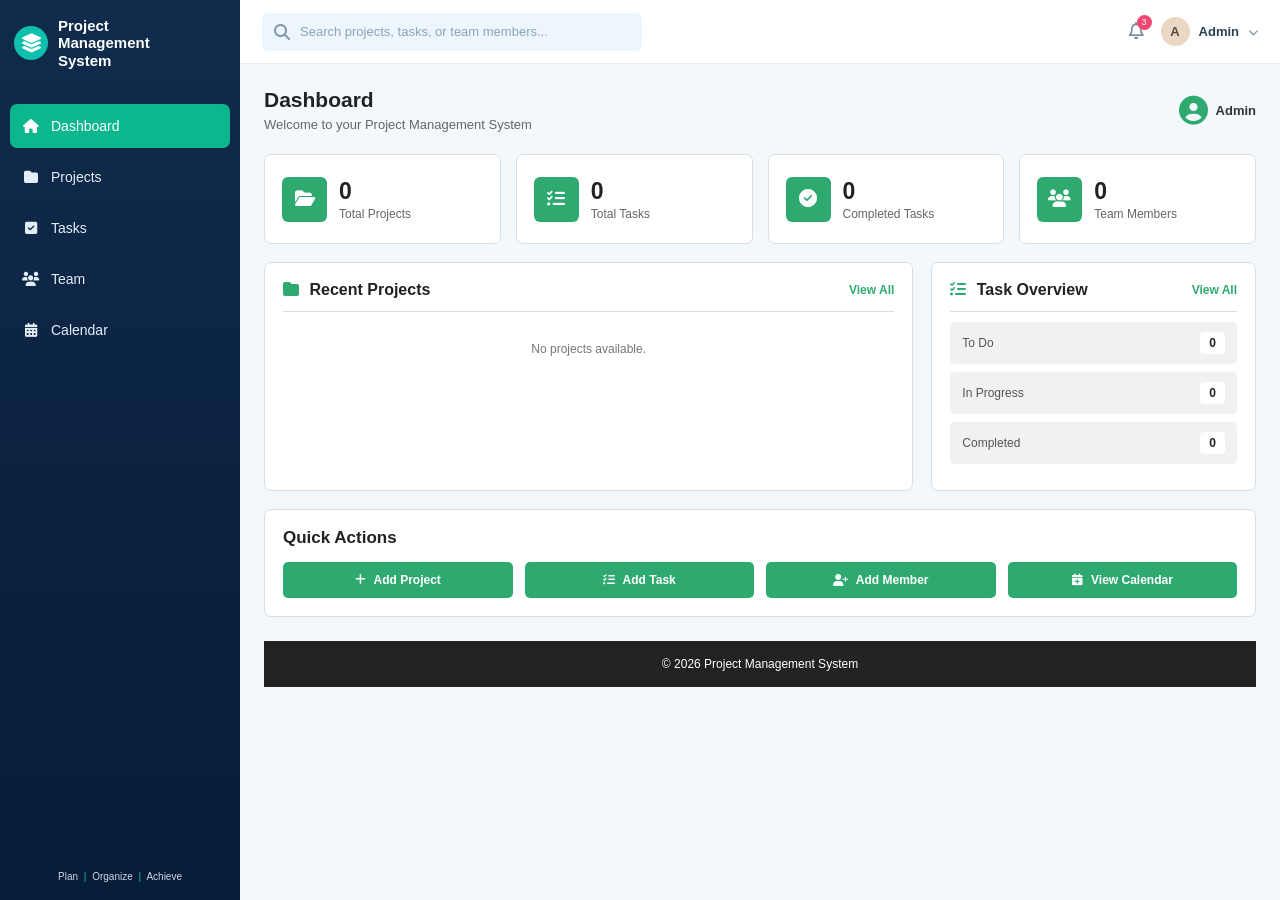
==== HTML/index.html @ 10c87cfb "layout added" ====
<!DOCTYPE html>
<html lang="en">
<head>
    <meta charset="UTF-8">
    <meta name="viewport" content="width=device-width, initial-scale=1.0">

    <title>Dashboard - Project Management System</title>

    <link rel="stylesheet" href="../CSS/style.css">
    <link rel="stylesheet" href="../CSS/layout.css">

    <link rel="stylesheet"
        href="https://cdnjs.cloudflare.com/ajax/libs/font-awesome/6.5.2/css/all.min.css">
</head>

<body>
<!-- MAIN CONTENT -->
    <main class="main-content">

        <section class="dashboard-content">

            <!-- Dashboard Heading -->

            <div class="dashboard-heading">

                <div class="dashboard-box">
                    <h2>Dashboard</h2>

                    <p>
                        Welcome to your Project Management System
                    </p>
                </div>

                <div class="user-info">
                    <i class="fa-solid fa-circle-user"></i>
                    <span id="userName">Admin</span>
                </div>

            </div>



<!-- STATISTICS  -->
            <div class="stats-container">

                <div class="stat-card">

                    <div class="stat-icon">
                        <i class="fa-solid fa-folder-open"></i>
                    </div>

                    <div class="stat-details">
                        <h3 id="totalProjects">0</h3>
                        <p>Total Projects</p>
                    </div>

                </div>


                <div class="stat-card">

                    <div class="stat-icon">
                        <i class="fa-solid fa-list-check"></i>
                    </div>

                    <div class="stat-details">
                        <h3 id="totalTasks">0</h3>
                        <p>Total Tasks</p>
                    </div>

                </div>


                <div class="stat-card">

                    <div class="stat-icon">
                        <i class="fa-solid fa-circle-check"></i>
                    </div>

                    <div class="stat-details">
                        <h3 id="completedTasks">0</h3>
                        <p>Completed Tasks</p>
                    </div>

                </div>


                <div class="stat-card">

                    <div class="stat-icon">
                        <i class="fa-solid fa-users"></i>
                    </div>

                    <div class="stat-details">
                        <h3 id="totalMembers">0</h3>
                        <p>Team Members</p>
                    </div>

                </div>

            </div>


<!-- DASHBOARD GRID -->
            <div class="dashboard-grid">


                <!-- Recent Projects -->

                <div class="dashboard-card">

                    <div class="card-header">

                        <h2>
                            <i class="fa-solid fa-folder"></i>
                            Recent Projects
                        </h2>

                        <a href="projects.html">
                            View All
                        </a>

                    </div>

                    <div
                        class="project-list"
                        id="recentProjects">

                        <div class="empty-message">
                            No projects available.
                        </div>

                    </div>

                </div>


                <!-- Task Overview -->

                <div class="dashboard-card">

                    <div class="card-header">

                        <h2>
                            <i class="fa-solid fa-list-check"></i>
                            Task Overview
                        </h2>

                        <a href="tasks.html">
                            View All
                        </a>

                    </div>


                    <div class="task-overview">

                        <div class="task-item">
                            <span>To Do</span>
                            <strong id="todoTasks">0</strong>
                        </div>

                        <div class="task-item">
                            <span>In Progress</span>
                            <strong id="progressTasks">0</strong>
                        </div>

                        <div class="task-item">
                            <span>Completed</span>
                            <strong id="doneTasks">0</strong>
                        </div>

                    </div>

                </div>

            </div>


<!-- QUICK ACTIONS -->
            <div class="quick-actions">

                <h2>Quick Actions</h2>

                <div class="action-buttons">

                    <a href="projects.html" class="action-btn">
                        <i class="fa-solid fa-plus"></i>
                        Add Project
                    </a>

                    <a href="tasks.html" class="action-btn">
                        <i class="fa-solid fa-list-check"></i>
                        Add Task
                    </a>

                    <a href="team.html" class="action-btn">
                        <i class="fa-solid fa-user-plus"></i>
                        Add Member
                    </a>

                    <a href="calendar.html" class="action-btn">
                        <i class="fa-solid fa-calendar-plus"></i>
                        View Calendar
                    </a>

                </div>

            </div>

        </section>

    </main>

<!-- FOOTER -->
    <footer class="footer">

        © 2026 Project Management System

    </footer>
    <script src="../JAVASCRIPT/layout.js"></script>
    <script>initLayout("dashboard");</script>
    <script src="../JAVASCRIPT/script.js"></script>
    

</body>
</html>
---- CSS/style.css ----
* {
    margin: 0;
    padding: 0;
    box-sizing: border-box;

    font-family: Arial, Helvetica, sans-serif;
}


body {
    min-height: 100vh;

    background: #f5f5f5;

    color: #222;

    display: grid;
    grid-template-columns: 240px minmax(0, 1fr);
    grid-template-rows: auto 1fr auto;
    grid-template-areas:
        "header main"
        "nav main"
        "footer footer";
}

/* Navigation */

/* Header */

header {
    grid-area: header;
    background: #2c3e50;
    color: #fff;
    text-align: center;
    padding: 18px;
}

/* Navigation */

nav {
    grid-area: nav;
    background: #34495e;
}

nav ul {
    list-style: none;
    display: flex;
    flex-direction: column;
}

nav ul li a {
    display: block;
    color: #fff;
    text-decoration: none;
    padding: 15px 20px;
    transition: 0.3s;
}

nav ul li a:hover,
nav ul li a.active {
    background: #1abc9c;
}


/* main content */

.main-content {
    grid-area: main;
    flex: 1;

    width: 100%;

    background: #f5f5f5;
}


.dashboard-content {
    width: 100%;

    max-width: 1100px;

    margin: 0 auto;

    padding: 28px 30px 40px;
}


.dashboard-heading {
    display: flex;

    justify-content: space-between;

    align-items: center;

    margin-bottom: 22px;
}


.dashboard-heading h2 {
    color: #222222;

    font-size: 21px;

    margin-bottom: 5px;
}


.dashboard-heading p {
    color: #666666;

    font-size: 13px;
}



.user-info {
    display: flex;

    align-items: center;

    gap: 8px;

    color: #333333;

    font-weight: bold;

    font-size: 13px;
}


.user-info i {
    color: #2eaa70;

    font-size: 29px;
}


.stats-container {
    display: grid;

    grid-template-columns:
        repeat(4, 1fr);

    gap: 15px;

    margin-bottom: 18px;
}


.stat-card {
    background: #ffffff;

    border: 1px solid #dddddd;

    border-radius: 7px;

    padding: 17px;

    display: flex;

    align-items: center;

    min-height: 90px;

    transition: 0.25s;
}


.stat-card:hover {
    transform: translateY(-2px);

    background: #ffffff;
}


.stat-icon {
    width: 45px;

    height: 45px;

    border-radius: 6px;

    background: #2eaa70;

    color: white;

    display: flex;

    align-items: center;

    justify-content: center;

    margin-right: 12px;

    font-size: 18px;
}


.stat-details h3 {
    color: #222222;

    font-size: 23px;

    margin-bottom: 2px;
}


.stat-details p {
    color: #666666;

    font-size: 12px;
}


.dashboard-grid {
    display: grid;

    grid-template-columns:
        2fr 1fr;

    gap: 18px;

    margin-bottom: 18px;
}


.dashboard-card {
    background: #ffffff;

    border: 1px solid #dddddd;

    border-radius: 7px;

    padding: 18px;
}

.card-header {
    display: flex;

    align-items: center;

    justify-content: space-between;

    border-bottom: 1px solid #dddddd;

    padding-bottom: 12px;

    margin-bottom: 10px;
}


.card-header h2 {
    color: #222222;

    font-size: 16px;
}


.card-header h2 i {
    color: #2eaa70;

    margin-right: 6px;
}


.card-header a {
    color: #2eaa70;

    text-decoration: none;

    font-size: 12px;

    font-weight: bold;
}


.card-header a:hover {
    color: #238557;
}


.project-item {
    display: flex;

    align-items: center;

    justify-content: space-between;

    padding: 11px 0;

    border-bottom: 1px solid #eeeeee;
}


.project-item:last-child {
    border-bottom: none;
}


.project-name {
    color: #333333;

    font-weight: bold;

    font-size: 13px;
}


.project-status {
    padding: 5px 9px;

    border-radius: 12px;

    background: #dff3e8;

    color: #237a4c;

    font-size: 10px;
}


.empty-message {
    text-align: center;

    color: #777777;

    font-size: 12px;

    padding: 20px 0;
}



.task-overview {
    display: flex;

    flex-direction: column;
}


.task-item {
    display: flex;

    align-items: center;

    justify-content: space-between;

    padding: 10px 12px;

    margin-bottom: 8px;

    border-radius: 5px;

    background: #f1f1f1;
}


.task-item span {
    color: #555555;

    font-size: 12px;
}


.task-item strong {
    color: #222222;

    background: #ffffff;

    padding: 4px 9px;

    border-radius: 4px;

    font-size: 12px;
}



.quick-actions {
    background: #ffffff;

    border: 1px solid #dddddd;

    border-radius: 7px;

    padding: 18px;
}


.quick-actions h2 {
    color: #222222;

    font-size: 17px;

    margin-bottom: 14px;
}


.action-buttons {
    display: grid;

    grid-template-columns:
        repeat(4, 1fr);

    gap: 12px;
}


.action-btn {
    display: block;

    background: #2eaa70;

    color: white;

    text-decoration: none;

    text-align: center;

    padding: 11px 8px;

    border-radius: 5px;

    font-size: 12px;

    font-weight: bold;

    transition: 0.25s;
}


.action-btn i {
    margin-right: 5px;
}


.action-btn:hover {
    background: #238557;

    transform: translateY(-1px);
}



.footer {
    grid-area: footer;
    width: 100%;

    background: #222222;

    color: white;

    text-align: center;

    padding: 16px 20px;

    font-size: 12px;

    margin-top: auto;
}

main,
.container,
.login-container,
.signup-container {
    grid-area: main;
}

body>footer {
    grid-area: footer;
}


@media (max-width: 950px) {

    .stats-container {
        grid-template-columns:
            repeat(2, 1fr);
    }


    .action-buttons {
        grid-template-columns:
            repeat(2, 1fr);
    }

}



@media (max-width: 700px) {

    .top-header {
        padding-top: 22px;
    }


    .top-header h1 {
        font-size: 22px;

        margin-bottom: 15px;
    }


    .navigation {
        gap: 2px;

        flex-wrap: wrap;

        padding: 0 8px;
    }


    .navigation a {
        font-size: 12px;

        padding: 10px 11px;
    }


    .dashboard-content {
        padding: 22px 15px 30px;
    }


    .dashboard-heading {
        align-items: flex-start;

        gap: 15px;
    }


    .dashboard-heading h2 {
        font-size: 19px;
    }


    .user-info span {
        display: none;
    }


    .stats-container {
        grid-template-columns: 1fr;
    }


    .dashboard-grid {
        grid-template-columns: 1fr;
    }


    .action-buttons {
        grid-template-columns:
            repeat(2, 1fr);
    }

}



@media (max-width: 450px) {

    .top-header h1 {
        font-size: 19px;
    }


    .navigation a {
        font-size: 11px;

        padding: 9px 7px;
    }


    .dashboard-heading {
        flex-direction: column;
    }


    .stats-container {
        gap: 10px;
    }


    .stat-card {
        padding: 14px;
    }


    .action-buttons {
        grid-template-columns: 1fr;
    }


    .footer {
        font-size: 11px;
    }

}

/* Shared page theme */

header:not(.top-header) {
    width: 100%;
    background: #222222;
    color: white;
    text-align: center;
    padding: 28px 20px 20px;
    box-shadow: 0 2px 5px rgba(0, 0, 0, 0.15);
}

header:not(.top-header) h1 {
    color: white;
    font-size: 27px;
    font-weight: bold;
    margin: 0 0 20px;
}

nav {
    width: 100%;
    background: #222222;
    box-shadow: 0 2px 5px rgba(0, 0, 0, 0.15);
}

nav ul {
    list-style: none;
    display: flex;
    align-items: center;
    gap: 8px;
    flex-direction: column;
}

nav a,
nav ul li a {
    display: block;
    color: #dddddd;
    text-decoration: none;
    font-size: 14px;
    padding: 12px 17px;
    border-radius: 4px 4px 0 0;
    transition: all 0.25s ease;
}

nav a:hover,
nav ul li a:hover,
nav a.active,
nav ul li a.active {
    background: #2eaa70;
    color: white;
}

.container {
    width: 100%;
    max-width: 1100px;
    margin: 0 auto;
    padding: 28px 30px 40px;
}

.container h2,
.page-heading h2,
.form-box h3,
.table-box h3,
.calendar-header h3,
.modal-content h3,
.modal-header h2 {
    color: #222222;
}

.container h2 {
    text-align: left;
    font-size: 21px;
    margin-bottom: 22px;
}

.container h2 i {
    color: #2eaa70;
}

.container h2 i,
.page-heading h2 i,
.form-box h3 i,
.modal-header h2 i {
    color: #2eaa70;
}

.page-heading,
.form-box,
.table-box,
.calendar-box,
.events-box,
.login-box,
.signup-box,
.modal-content {
    background: #ffffff;
    border: 1px solid #dddddd;
    border-radius: 7px;
    box-shadow: none;
}

.page-heading,
.form-box,
.table-box,
.calendar-box,
.events-box {
    padding: 18px;
    margin-bottom: 18px;
}

.page-heading {
    display: flex;
    justify-content: space-between;
    align-items: center;
}

button,
.add-project-btn,
.submit-project-btn,
#eventForm button,
.search-box button {
    background: #2eaa70;
    color: white;
    border: none;
    border-radius: 5px;
    cursor: pointer;
    transition: 0.25s;
}

button:hover,
.add-project-btn:hover,
.submit-project-btn:hover,
#eventForm button:hover,
.search-box button:hover {
    background: #238557;
}

input,
textarea,
select {
    border: 1px solid #cccccc;
    border-radius: 5px;
    background: #ffffff;
    color: #222222;
}

input:focus,
textarea:focus,
select:focus {
    outline: none;
    border-color: #2eaa70;
}

table th,
.table-box thead,
.calendar-weekdays {
    background: #222222;
    color: white;
}

table td,
.table-box td {
    border-bottom-color: #dddddd;
}

table tr:hover,
.table-box tbody tr:hover {
    background: #f5f5f5;
}

.status.completed,
.status-completed,
.priority-low {
    background: #2eaa70;
}

.calendar-btn,
.calendar-day.today .date-number {
    background: #2eaa70;
}

footer,
.footer {
    width: 100%;
    margin-top: auto;
    background: #222222;
    color: white;
    text-align: center;
    padding: 16px 20px;
    font-size: 12px;
}

.login-container,
.signup-container {
    flex: 1;
    min-height: calc(100vh - 90px);
}

.login-box,
.signup-box {
    padding: 28px;
}

.login-box h2,
.signup-box h2 {
    color: #222222;
}

.login-box button,
.signup-box button {
    width: 100%;
    padding: 12px;
    font-size: 16px;
}

.login-box a,
.signup-box a {
    color: #2eaa70;
}

@media (max-width: 700px) {
    body {
        grid-template-columns: 1fr;
        grid-template-rows: auto auto 1fr auto;
        grid-template-areas:
            "header"
            "nav"
            "main"
            "footer";
    }

    nav ul {
        flex-direction: row;
        justify-content: center;
        flex-wrap: wrap;
    }

    header:not(.top-header) {
        padding-top: 22px;
    }

    header:not(.top-header) h1 {
        font-size: 22px;
        margin-bottom: 15px;
    }

    nav ul {
        gap: 2px;
        padding: 0 8px;
    }

    nav a,
    nav ul li a {
        font-size: 12px;
        padding: 10px 11px;
    }

    .container {
        padding: 22px 15px 30px;
    }

    .page-heading {
        align-items: flex-start;
        gap: 15px;
    }
}
---- CSS/layout.css ----
body {
    min-height: 100vh;
    display: grid;
    grid-template-columns: 240px minmax(0, 1fr);
    grid-template-rows: 64px minmax(0, 1fr);
    grid-template-areas:
        "sidebar topbar"
        "sidebar content";
    background: #f3f8fc;
}

.layout-sidebar {
    grid-area: sidebar;
    position: sticky;
    top: 0;
    display: flex;
    flex-direction: column;
    min-width: 0;
    height: 100vh;
    padding: 12px 10px 18px;
    color: #fff;
    background: linear-gradient(180deg, #102b4c 0%, #071c37 100%);
    z-index: 20;
}

.layout-brand {
    display: flex;
    align-items: center;
    gap: 10px;
    min-height: 62px;
    margin: 0 0 30px;
    padding: 0 4px;
    color: #fff;
    text-decoration: none;
    font-size: 15px;
    font-weight: 700;
    line-height: 1.15;
}

.layout-brand-icon {
    display: grid;
    flex: 0 0 34px;
    width: 34px;
    height: 34px;
    place-items: center;
    border-radius: 50%;
    color: #fff;
    background: #10bfae;
    font-size: 19px;
}

.layout-sidebar .layout-navigation {
    width: 100%;
    background: transparent;
    box-shadow: none;
}

.layout-sidebar .layout-navigation ul {
    display: flex;
    flex-direction: column;
    gap: 7px;
    align-items: stretch;
    padding: 0;
}

.layout-sidebar .layout-navigation a {
    display: flex;
    align-items: center;
    gap: 12px;
    min-height: 44px;
    padding: 10px 12px;
    border-radius: 7px;
    color: #e3edf8;
    font-size: 14px;
    text-decoration: none;
    transition: background-color 0.2s ease, color 0.2s ease;
}

.layout-sidebar .layout-navigation a i {
    width: 17px;
    text-align: center;
}

.layout-sidebar .layout-navigation a:hover,
.layout-sidebar .layout-navigation a.active {
    color: #fff;
    background: #0db78e;
}

.layout-tagline {
    margin-top: auto;
    color: #cad8e8;
    text-align: center;
    font-size: 10px;
}

.layout-tagline span {
    padding: 0 3px;
    color: #10bfae;
}

.layout-topbar {
    grid-area: topbar;
    position: sticky;
    top: 0;
    z-index: 10;
    display: flex;
    align-items: center;
    gap: 18px;
    min-width: 0;
    padding: 0 22px;
    border-bottom: 1px solid #e7edf3;
    background: #fff;
}

.layout-menu-toggle {
    display: none;
    padding: 8px;
    border: 0;
    color: #25415f;
    background: transparent;
    cursor: pointer;
}

.layout-search {
    display: flex;
    align-items: center;
    gap: 10px;
    width: min(100%, 380px);
    height: 38px;
    padding: 0 12px;
    border-radius: 6px;
    color: #8197ad;
    background: #eef6fd;
}

.layout-search input {
    width: 100%;
    min-width: 0;
    padding: 0;
    border: 0;
    outline: 0;
    color: #263f55;
    background: transparent;
    font-size: 13px;
}

.layout-search input::placeholder {
    color: #8ca2b9;
}

.layout-user {
    display: flex;
    align-items: center;
    gap: 9px;
    margin-left: auto;
    color: #263f55;
    font-size: 13px;
    font-weight: 600;
}

.layout-notifications {
    position: relative;
    padding: 8px;
    border: 0;
    color: #71879c;
    background: transparent;
    font-size: 17px;
    cursor: pointer;
}

.layout-notification-count {
    position: absolute;
    top: 1px;
    right: 0;
    display: grid;
    width: 15px;
    height: 15px;
    place-items: center;
    border-radius: 50%;
    color: #fff;
    background: #ef476f;
    font-size: 9px;
}

.layout-avatar {
    display: grid;
    width: 29px;
    height: 29px;
    place-items: center;
    border-radius: 50%;
    color: #5b493f;
    background: #ead7c4;
}

.layout-user-chevron {
    color: #8497a9;
    font-size: 10px;
}

.layout-main {
    grid-area: content;
    min-width: 0;
    padding: 24px;
}

.layout-main > .container {
    width: 100%;
    max-width: 1250px;
    margin: 0 auto;
    padding: 0;
}

.layout-main .table-box {
    overflow-x: auto;
}

.layout-main > .main-content {
    width: 100%;
    min-width: 0;
    background: transparent;
}

.layout-main > .main-content .dashboard-content {
    max-width: none;
    padding: 0;
}

.layout-main > .footer {
    margin-top: 24px;
}

@media (max-width: 760px) {
    body {
        grid-template-columns: minmax(0, 1fr);
        grid-template-rows: 60px minmax(0, 1fr);
        grid-template-areas:
            "topbar"
            "content";
    }

    .layout-sidebar {
        position: fixed;
        inset: 0 auto 0 0;
        width: 240px;
        height: 100dvh;
        transform: translateX(-100%);
        transition: transform 0.2s ease;
    }

    body.layout-menu-open .layout-sidebar {
        transform: translateX(0);
    }

    body.layout-menu-open::before {
        position: fixed;
        inset: 0;
        z-index: 15;
        background: rgb(5 20 37 / 45%);
        content: "";
    }

    .layout-topbar {
        gap: 10px;
        padding: 0 14px;
    }

    .layout-menu-toggle {
        display: inline-grid;
        flex: 0 0 auto;
        place-items: center;
        font-size: 18px;
    }

    .layout-search {
        flex: 1;
        width: auto;
    }

    .layout-user {
        gap: 6px;
    }

    .layout-user-name,
    .layout-user-chevron {
        display: none;
    }

    .layout-main {
        padding: 18px 14px;
    }
}

@media (max-width: 420px) {
    .layout-search input {
        font-size: 12px;
    }

    .layout-search input::placeholder {
        color: transparent;
    }

    .layout-notifications {
        padding: 6px;
    }
}
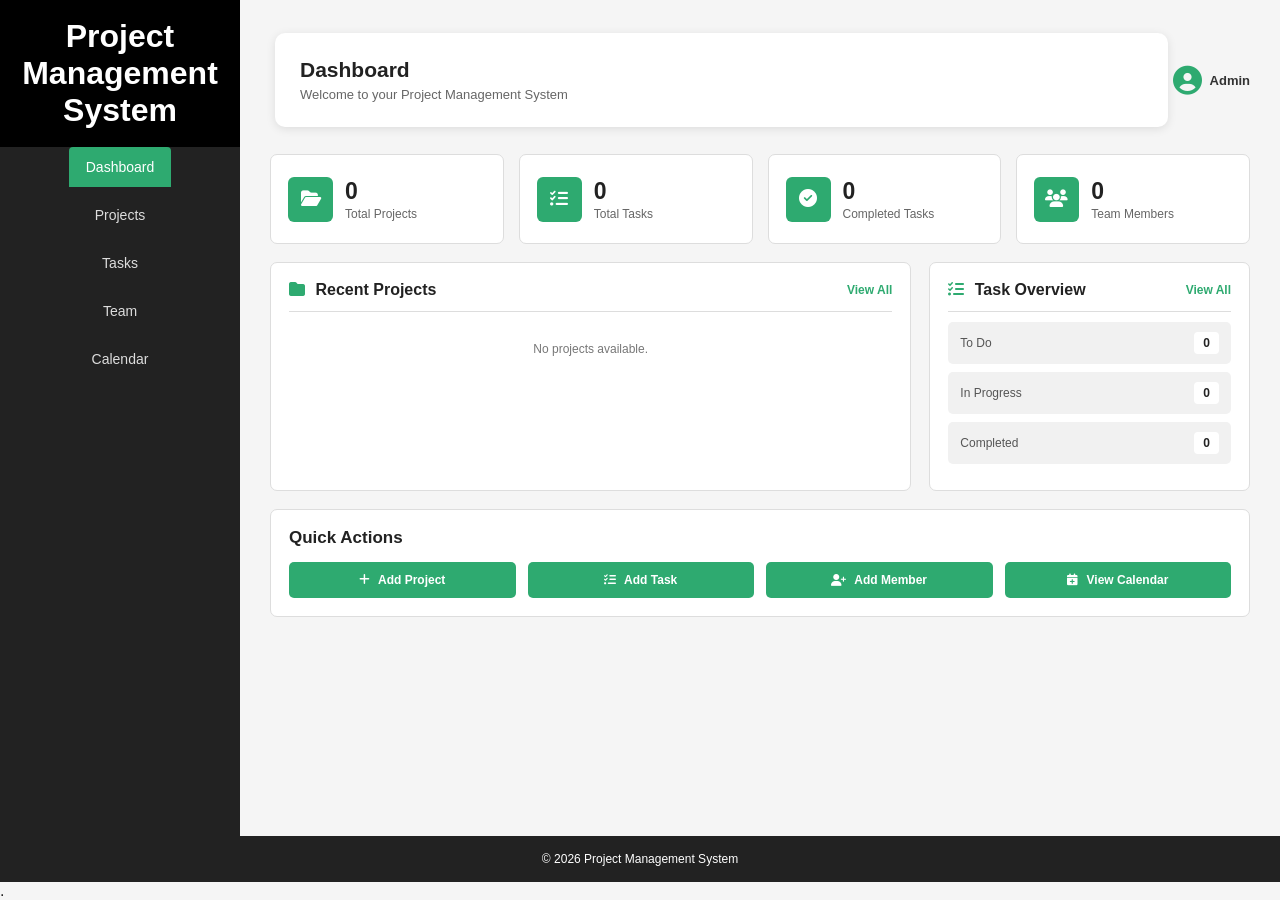
==== commit 5eecb28d: "Merge pull request #65 from Prachibhardwaj1507/prachibhardwaj Prachibhardwaj" ====
--- a/HTML/index.html
+++ b/HTML/index.html
@@ -7,13 +7,38 @@
     <title>Dashboard - Project Management System</title>
 
     <link rel="stylesheet" href="../CSS/style.css">
-    <link rel="stylesheet" href="../CSS/layout.css">
 
     <link rel="stylesheet"
         href="https://cdnjs.cloudflare.com/ajax/libs/font-awesome/6.5.2/css/all.min.css">
-</head>
+</head>.
 
 <body>
+
+<!-- TOP NAVIGATION -->
+    <header class="top-header">
+
+        <h1>Project Management System</h1>
+    </header>
+    <nav>
+
+        <ul>
+
+            <li><a href="index.html" class="active">Dashboard</a></li>
+
+            <li><a href="projects.html">Projects</a></li>
+
+            <li><a href="tasks.html" >Tasks</a></li>
+
+            <li><a href="team.html">Team</a></li>
+
+            <li><a href="calendar.html">Calendar</a></li>
+
+        </ul>
+
+    </nav>
+
+
+
 <!-- MAIN CONTENT -->
     <main class="main-content">
 
@@ -218,8 +243,8 @@
         © 2026 Project Management System
 
     </footer>
-    <script src="../JAVASCRIPT/layout.js"></script>
-    <script>initLayout("dashboard");</script>
+
+
     <script src="../JAVASCRIPT/script.js"></script>
     
 
--- a/CSS/style.css
+++ b/CSS/style.css
@@ -29,7 +29,7 @@
 
 header {
     grid-area: header;
-    background: #2c3e50;
+    background: black;
     color: #fff;
     text-align: center;
     padding: 18px;
@@ -111,7 +111,23 @@
     font-size: 13px;
 }
 
-
+.dashboard-box {
+    background: white;
+    padding: 25px;
+    margin: 5px;
+    border-radius: 10px;
+    box-shadow: 0 2px 10px rgba(0, 0, 0, 0.1);
+    box-sizing : border-box;
+    flex:1;
+}
+
+.dashboard-box h2 {
+    margin-top: 0;
+}
+
+.dashboard-box p {
+    margin-bottom: 0;
+}
 
 .user-info {
     display: flex;
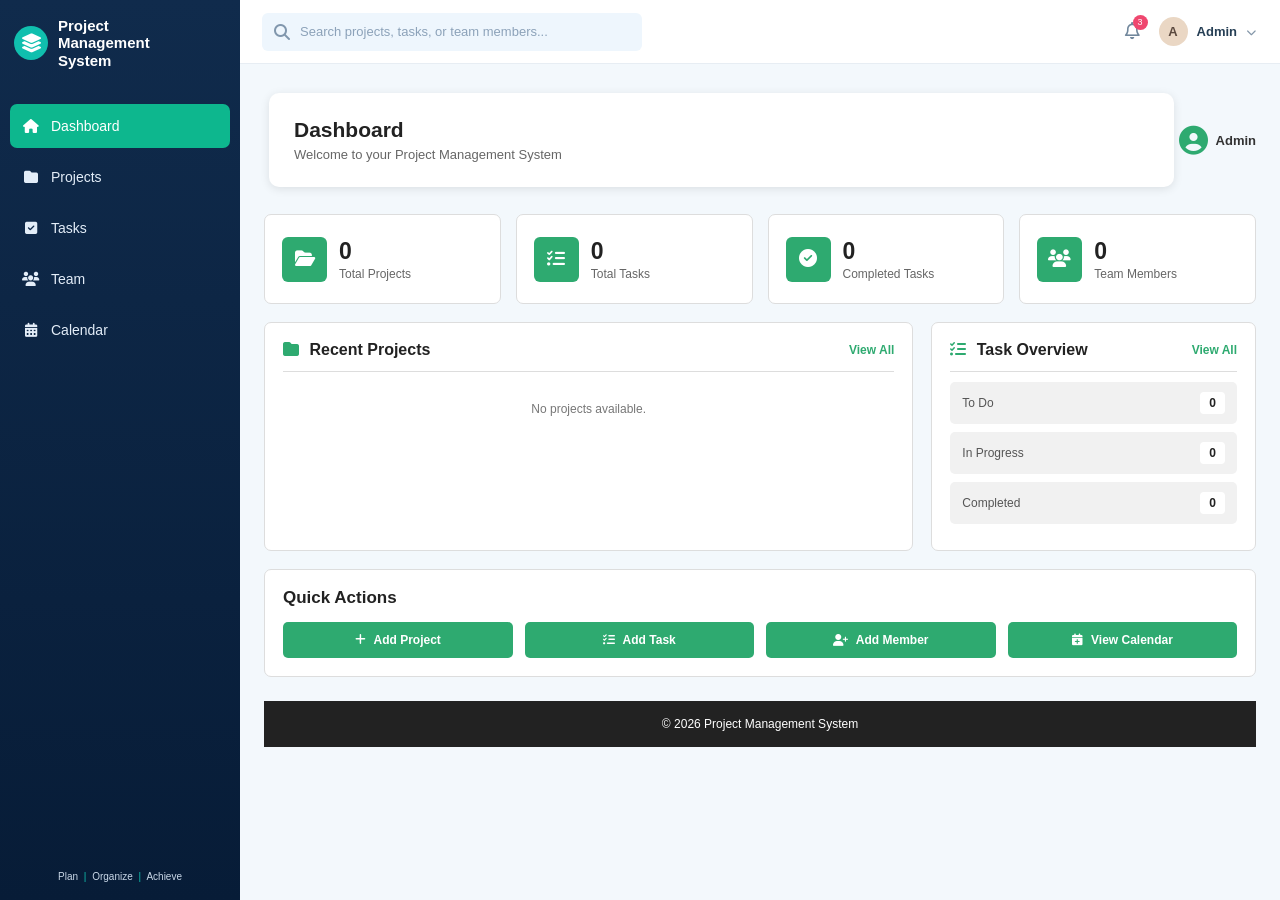
==== commit ddf2d71e: "Merge branch 'main' into prachibhardwaj" ====
--- a/HTML/index.html
+++ b/HTML/index.html
@@ -7,38 +7,13 @@
     <title>Dashboard - Project Management System</title>
 
     <link rel="stylesheet" href="../CSS/style.css">
+    <link rel="stylesheet" href="../CSS/layout.css">
 
     <link rel="stylesheet"
         href="https://cdnjs.cloudflare.com/ajax/libs/font-awesome/6.5.2/css/all.min.css">
-</head>.
+</head>
 
 <body>
-
-<!-- TOP NAVIGATION -->
-    <header class="top-header">
-
-        <h1>Project Management System</h1>
-    </header>
-    <nav>
-
-        <ul>
-
-            <li><a href="index.html" class="active">Dashboard</a></li>
-
-            <li><a href="projects.html">Projects</a></li>
-
-            <li><a href="tasks.html" >Tasks</a></li>
-
-            <li><a href="team.html">Team</a></li>
-
-            <li><a href="calendar.html">Calendar</a></li>
-
-        </ul>
-
-    </nav>
-
-
-
 <!-- MAIN CONTENT -->
     <main class="main-content">
 
@@ -243,8 +218,8 @@
         © 2026 Project Management System
 
     </footer>
-
-
+    <script src="../JAVASCRIPT/layout.js"></script>
+    <script>initLayout("dashboard");</script>
     <script src="../JAVASCRIPT/script.js"></script>
     
 
--- a/CSS/layout.css
+++ b/CSS/layout.css
@@ -0,0 +1,457 @@
+body {
+    min-height: 100vh;
+    display: grid;
+    grid-template-columns: 240px minmax(0, 1fr);
+    grid-template-rows: 64px minmax(0, 1fr);
+    grid-template-areas:
+        "sidebar topbar"
+        "sidebar content";
+    background: #f3f8fc;
+}
+
+.layout-sidebar {
+    grid-area: sidebar;
+    position: sticky;
+    top: 0;
+    display: flex;
+    flex-direction: column;
+    min-width: 0;
+    height: 100vh;
+    padding: 12px 10px 18px;
+    color: #fff;
+    background: linear-gradient(180deg, #102b4c 0%, #071c37 100%);
+    z-index: 20;
+}
+
+.layout-brand {
+    display: flex;
+    align-items: center;
+    gap: 10px;
+    min-height: 62px;
+    margin: 0 0 30px;
+    padding: 0 4px;
+    color: #fff;
+    text-decoration: none;
+    font-size: 15px;
+    font-weight: 700;
+    line-height: 1.15;
+}
+
+.layout-brand-icon {
+    display: grid;
+    flex: 0 0 34px;
+    width: 34px;
+    height: 34px;
+    place-items: center;
+    border-radius: 50%;
+    color: #fff;
+    background: #10bfae;
+    font-size: 19px;
+}
+
+.layout-sidebar .layout-navigation {
+    width: 100%;
+    background: transparent;
+    box-shadow: none;
+}
+
+.layout-sidebar .layout-navigation ul {
+    display: flex;
+    flex-direction: column;
+    gap: 7px;
+    align-items: stretch;
+    padding: 0;
+}
+
+.layout-sidebar .layout-navigation a {
+    display: flex;
+    align-items: center;
+    gap: 12px;
+    min-height: 44px;
+    padding: 10px 12px;
+    border-radius: 7px;
+    color: #e3edf8;
+    font-size: 14px;
+    text-decoration: none;
+    transition: background-color 0.2s ease, color 0.2s ease;
+}
+
+.layout-sidebar .layout-navigation a i {
+    width: 17px;
+    text-align: center;
+}
+
+.layout-sidebar a:hover,
+.layout-sidebar a.active {
+    color: #fff;
+    background: #0db78e;
+}
+
+.layout-tagline {
+    margin-top: auto;
+    color: #cad8e8;
+    text-align: center;
+    font-size: 10px;
+}
+
+.layout-tagline span {
+    padding: 0 3px;
+    color: #10bfae;
+}
+
+.layout-topbar {
+    grid-area: topbar;
+    position: sticky;
+    top: 0;
+    z-index: 10;
+    display: flex;
+    align-items: center;
+    gap: 18px;
+    min-width: 0;
+    padding: 0 22px;
+    border-bottom: 1px solid #e7edf3;
+    background: #fff;
+}
+
+.layout-menu-toggle {
+    display: none;
+    padding: 8px;
+    border: 0;
+    color: #25415f;
+    background: transparent;
+    cursor: pointer;
+}
+
+.layout-search-wrapper {
+    position: relative;
+    width: min(100%, 380px);
+}
+
+.layout-search {
+    display: flex;
+    align-items: center;
+    gap: 10px;
+    width: 100%;
+    height: 38px;
+    padding: 0 12px;
+    border-radius: 6px;
+    color: #8197ad;
+    background: #eef6fd;
+}
+
+.layout-search input {
+    width: 100%;
+    min-width: 0;
+    padding: 0;
+    border: 0;
+    outline: 0;
+    color: #263f55;
+    background: transparent;
+    font-size: 13px;
+}
+
+.layout-search input::placeholder {
+    color: #8ca2b9;
+}
+
+.layout-search-results {
+    position: absolute;
+    top: calc(100% + 8px);
+    left: 0;
+    z-index: 30;
+    width: 100%;
+    max-height: min(60vh, 420px);
+    overflow-y: auto;
+    border: 1px solid #e1eaf2;
+    border-radius: 8px;
+    background: #fff;
+    box-shadow: 0 10px 26px rgb(22 48 74 / 16%);
+}
+
+.layout-search-results[hidden] {
+    display: none;
+}
+
+.layout-search-result {
+    display: flex;
+    align-items: center;
+    gap: 12px;
+    padding: 11px 13px;
+    color: #263f55;
+    text-decoration: none;
+}
+
+.layout-search-result + .layout-search-result {
+    border-top: 1px solid #edf1f5;
+}
+
+.layout-search-result:hover,
+.layout-search-result:focus-visible {
+    outline: none;
+    background: #f1f8fd;
+}
+
+.layout-search-result > i {
+    display: grid;
+    flex: 0 0 34px;
+    width: 34px;
+    height: 34px;
+    place-items: center;
+    border-radius: 7px;
+    color: #178fbd;
+    background: #e7f3fc;
+}
+
+.layout-search-result-text {
+    display: grid;
+    min-width: 0;
+    gap: 3px;
+}
+
+.layout-search-result-text strong,
+.layout-search-result-text small {
+    overflow: hidden;
+    text-overflow: ellipsis;
+    white-space: nowrap;
+}
+
+.layout-search-result-text strong {
+    font-size: 13px;
+}
+
+.layout-search-result-text small {
+    color: #7c91a5;
+    font-size: 11px;
+}
+
+.layout-search-message {
+    margin: 0;
+    padding: 14px;
+    color: #6c8195;
+    font-size: 13px;
+}
+
+.layout-user {
+    display: flex;
+    align-items: center;
+    gap: 9px;
+    margin-left: auto;
+    color: #263f55;
+    font-size: 13px;
+    font-weight: 600;
+}
+
+.layout-notifications {
+    position: relative;
+    padding: 8px;
+    border: 0;
+    color: #71879c;
+    background: transparent;
+    font-size: 17px;
+    cursor: pointer;
+}
+
+.layout-notification-count {
+    position: absolute;
+    top: 1px;
+    right: 0;
+    display: grid;
+    width: 15px;
+    height: 15px;
+    place-items: center;
+    border-radius: 50%;
+    color: #fff;
+    background: #ef476f;
+    font-size: 9px;
+}
+
+.layout-avatar {
+    display: grid;
+    width: 29px;
+    height: 29px;
+    place-items: center;
+    border-radius: 50%;
+    color: #5b493f;
+    background: #ead7c4;
+}
+
+.layout-account {
+    position: relative;
+}
+
+.layout-account-toggle {
+    display: flex;
+    align-items: center;
+    gap: 9px;
+    padding: 5px 2px;
+    border: 0;
+    color: inherit;
+    background: transparent;
+    font: inherit;
+    cursor: pointer;
+}
+
+.layout-account-toggle:hover {
+    color: #263f55;
+    background: transparent;
+}
+
+.layout-account-toggle:focus-visible,
+.layout-signout:focus-visible {
+    outline: 2px solid #178fbd;
+    outline-offset: 3px;
+}
+
+.layout-account-menu {
+    position: absolute;
+    top: calc(100% + 9px);
+    right: 0;
+    z-index: 35;
+    min-width: 160px;
+    padding: 5px;
+    border: 1px solid #e1eaf2;
+    border-radius: 8px;
+    background: #fff;
+    box-shadow: 0 10px 26px rgb(22 48 74 / 16%);
+}
+
+.layout-account-menu[hidden] {
+    display: none;
+}
+
+.layout-signout {
+    display: flex;
+    align-items: center;
+    gap: 10px;
+    width: 100%;
+    padding: 10px;
+    border: 0;
+    border-radius: 5px;
+    color: #344d63;
+    background: transparent;
+    text-align: left;
+    font: inherit;
+    cursor: pointer;
+}
+
+.layout-signout:hover {
+    color: #b42335;
+    background: #fff1f2;
+}
+
+.layout-user-chevron {
+    color: #8497a9;
+    font-size: 10px;
+}
+
+.layout-main {
+    grid-area: content;
+    min-width: 0;
+    padding: 24px;
+}
+
+.layout-main > .container {
+    width: 100%;
+    max-width: 1250px;
+    margin: 0 auto;
+    padding: 0;
+}
+
+.layout-main .table-box {
+    overflow-x: auto;
+}
+
+.layout-main > .main-content {
+    width: 100%;
+    min-width: 0;
+    background: transparent;
+}
+
+.layout-main > .main-content .dashboard-content {
+    max-width: none;
+    padding: 0;
+}
+
+.layout-main > .footer {
+    margin-top: 24px;
+}
+
+@media (max-width: 760px) {
+    body {
+        grid-template-columns: minmax(0, 1fr);
+        grid-template-rows: 60px minmax(0, 1fr);
+        grid-template-areas:
+            "topbar"
+            "content";
+    }
+
+    .layout-sidebar {
+        position: fixed;
+        inset: 0 auto 0 0;
+        width: 240px;
+        height: 100dvh;
+        transform: translateX(-100%);
+        transition: transform 0.2s ease;
+    }
+
+    body.layout-menu-open .layout-sidebar {
+        transform: translateX(0);
+    }
+
+    body.layout-menu-open::before {
+        position: fixed;
+        inset: 0;
+        z-index: 15;
+        background: rgb(5 20 37 / 45%);
+        content: "";
+    }
+
+    .layout-topbar {
+        gap: 10px;
+        padding: 0 14px;
+    }
+
+    .layout-menu-toggle {
+        display: inline-grid;
+        flex: 0 0 auto;
+        place-items: center;
+        font-size: 18px;
+    }
+
+    .layout-search {
+        flex: 1;
+        width: auto;
+    }
+
+    .layout-search-wrapper {
+        flex: 1;
+        min-width: 0;
+    }
+
+    .layout-user {
+        gap: 6px;
+    }
+
+    .layout-user-name,
+    .layout-user-chevron {
+        display: none;
+    }
+
+    .layout-main {
+        padding: 18px 14px;
+    }
+}
+
+@media (max-width: 420px) {
+    .layout-search input {
+        font-size: 12px;
+    }
+
+    .layout-search input::placeholder {
+        color: transparent;
+    }
+
+    .layout-notifications {
+        padding: 6px;
+    }
+}
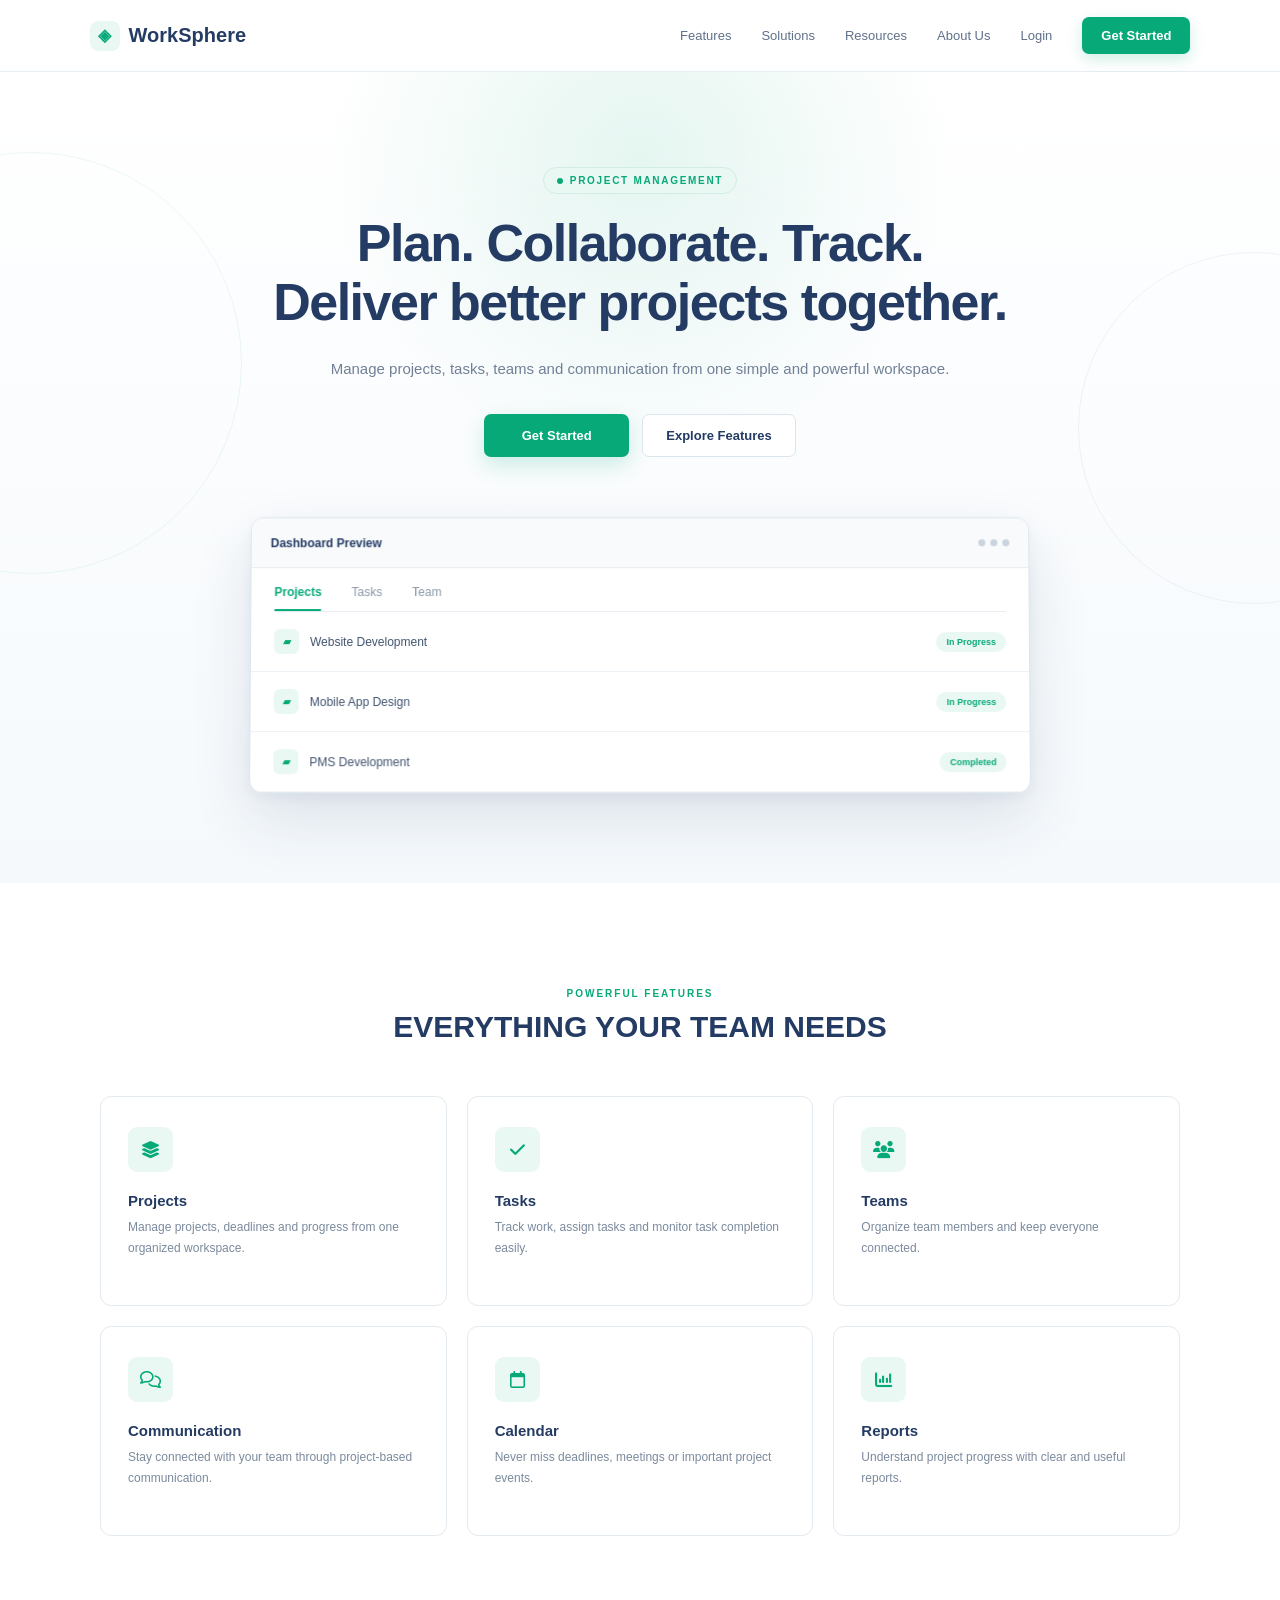
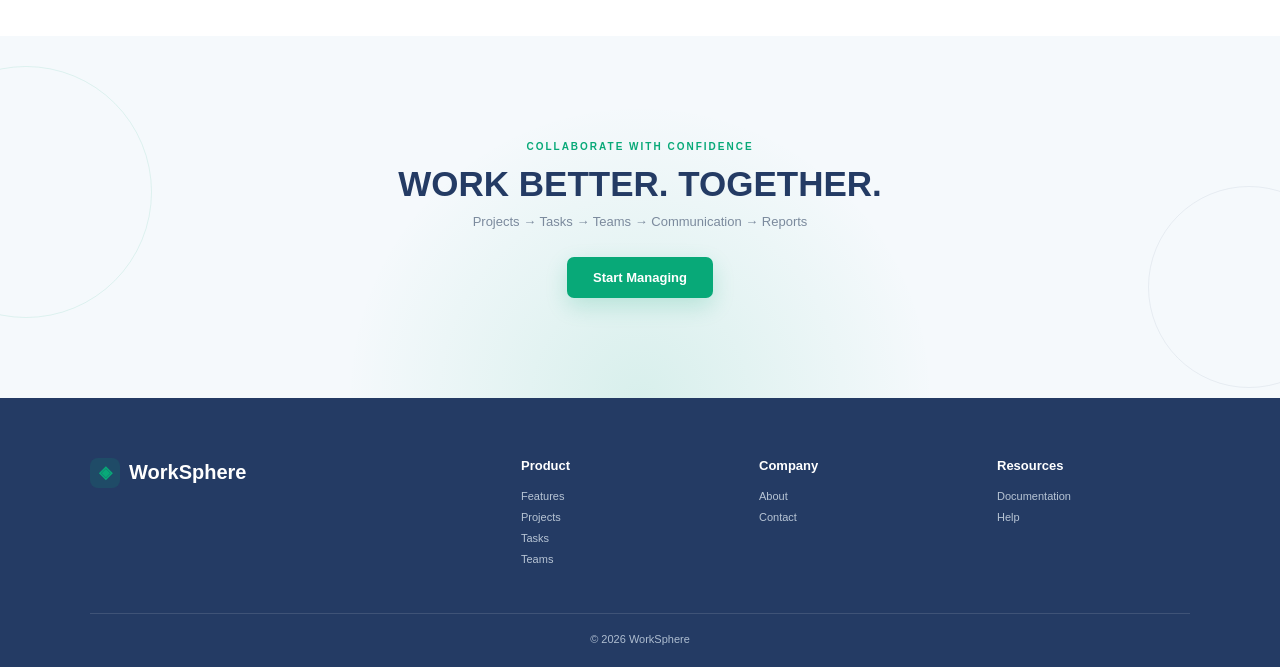
==== commit 20ee466d: "created landing page" ====
--- a/HTML/index.html
+++ b/HTML/index.html
@@ -4,205 +4,243 @@
     <meta charset="UTF-8">
     <meta name="viewport" content="width=device-width, initial-scale=1.0">
 
-    <title>Dashboard - Project Management System</title>
+    <title>WorkSphere - Project Management</title>
 
     <link rel="stylesheet" href="../CSS/style.css">
-    <link rel="stylesheet" href="../CSS/layout.css">
 
     <link rel="stylesheet"
-        href="https://cdnjs.cloudflare.com/ajax/libs/font-awesome/6.5.2/css/all.min.css">
+          href="https://cdnjs.cloudflare.com/ajax/libs/font-awesome/6.5.2/css/all.min.css">
 </head>
 
 <body>
-<!-- MAIN CONTENT -->
-    <main class="main-content">
-
-        <section class="dashboard-content">
-
-            <!-- Dashboard Heading -->
-
-            <div class="dashboard-heading">
-
-                <div class="dashboard-box">
-                    <h2>Dashboard</h2>
-
-                    <p>
-                        Welcome to your Project Management System
-                    </p>
-                </div>
-
-                <div class="user-info">
-                    <i class="fa-solid fa-circle-user"></i>
-                    <span id="userName">Admin</span>
-                </div>
-
-            </div>
-
-
-
-<!-- STATISTICS  -->
-            <div class="stats-container">
-
-                <div class="stat-card">
-
-                    <div class="stat-icon">
-                        <i class="fa-solid fa-folder-open"></i>
-                    </div>
-
-                    <div class="stat-details">
-                        <h3 id="totalProjects">0</h3>
-                        <p>Total Projects</p>
-                    </div>
-
-                </div>
-
-
-                <div class="stat-card">
-
-                    <div class="stat-icon">
-                        <i class="fa-solid fa-list-check"></i>
-                    </div>
-
-                    <div class="stat-details">
-                        <h3 id="totalTasks">0</h3>
-                        <p>Total Tasks</p>
-                    </div>
-
-                </div>
-
-
-                <div class="stat-card">
-
-                    <div class="stat-icon">
-                        <i class="fa-solid fa-circle-check"></i>
-                    </div>
-
-                    <div class="stat-details">
-                        <h3 id="completedTasks">0</h3>
-                        <p>Completed Tasks</p>
-                    </div>
-
-                </div>
-
-
-                <div class="stat-card">
-
-                    <div class="stat-icon">
+
+    <!-- ================= NAVBAR ================= -->
+
+    <header class="navbar">
+
+        <div class="logo">
+            <span class="logo-icon">◈</span>
+            <span>WorkSphere</span>
+        </div>
+
+        <nav class="nav-links">
+            <a href="#features">Features</a>
+            <a href="#solutions">Solutions</a>
+            <a href="#resources">Resources</a>
+            <a href="#about">About Us</a>
+            <a href="login.html">Login</a>
+
+            <a href="signup.html" class="nav-button">
+                Get Started
+            </a>
+        </nav>
+
+    </header>
+
+
+    <!-- ================= HERO SECTION ================= -->
+
+    <main>
+
+        <section class="hero">
+
+            <div class="hero-content">
+
+                <span class="hero-label">
+                    PROJECT MANAGEMENT
+                </span>
+
+                <h1>
+                    Plan. Collaborate. Track.<br>
+                    Deliver better projects together.
+                </h1>
+
+                <p>
+                    Manage projects, tasks, teams and communication from
+                    one simple and powerful workspace.
+                </p>
+
+                <div class="hero-buttons">
+
+                    <a href="signup.html" class="primary-btn">
+                        Get Started
+                    </a>
+
+                    <a href="#features" class="secondary-btn">
+                        Explore Features
+                    </a>
+
+                </div>
+
+            </div>
+
+
+            <!-- Dashboard Preview -->
+
+            <div class="dashboard-preview">
+
+                <div class="preview-header">
+                    <span class="preview-title">Dashboard Preview</span>
+
+                    <div class="preview-dots">
+                        <span></span>
+                        <span></span>
+                        <span></span>
+                    </div>
+                </div>
+
+                <div class="preview-tabs">
+                    <span class="active">Projects</span>
+                    <span>Tasks</span>
+                    <span>Team</span>
+                </div>
+
+                <div class="preview-line"></div>
+
+                <div class="project-item">
+                    <span class="project-icon">▰</span>
+                    <span>Website Development</span>
+                    <span class="project-status">In Progress</span>
+                </div>
+
+                <div class="project-item">
+                    <span class="project-icon">▰</span>
+                    <span>Mobile App Design</span>
+                    <span class="project-status">In Progress</span>
+                </div>
+
+                <div class="project-item">
+                    <span class="project-icon">▰</span>
+                    <span>PMS Development</span>
+                    <span class="project-status">Completed</span>
+                </div>
+
+            </div>
+
+        </section>
+
+
+        <!-- ================= FEATURES ================= -->
+
+        <section class="features-section" id="features">
+
+            <div class="section-heading">
+
+                <span>POWERFUL FEATURES</span>
+
+                <h2>
+                    EVERYTHING YOUR TEAM NEEDS
+                </h2>
+
+            </div>
+
+
+            <div class="features-grid">
+
+                <!-- Projects -->
+
+                <div class="feature-card">
+
+                    <div class="feature-icon">
+                        <i class="fa-solid fa-layer-group"></i>
+                    </div>
+
+                    <h3>Projects</h3>
+
+                    <p>
+                        Manage projects, deadlines and progress
+                        from one organized workspace.
+                    </p>
+
+                </div>
+
+
+                <!-- Tasks -->
+
+                <div class="feature-card">
+
+                    <div class="feature-icon">
+                        <i class="fa-solid fa-check"></i>
+                    </div>
+
+                    <h3>Tasks</h3>
+
+                    <p>
+                        Track work, assign tasks and monitor
+                        task completion easily.
+                    </p>
+
+                </div>
+
+
+                <!-- Teams -->
+
+                <div class="feature-card">
+
+                    <div class="feature-icon">
                         <i class="fa-solid fa-users"></i>
                     </div>
 
-                    <div class="stat-details">
-                        <h3 id="totalMembers">0</h3>
-                        <p>Team Members</p>
-                    </div>
-
-                </div>
-
-            </div>
-
-
-<!-- DASHBOARD GRID -->
-            <div class="dashboard-grid">
-
-
-                <!-- Recent Projects -->
-
-                <div class="dashboard-card">
-
-                    <div class="card-header">
-
-                        <h2>
-                            <i class="fa-solid fa-folder"></i>
-                            Recent Projects
-                        </h2>
-
-                        <a href="projects.html">
-                            View All
-                        </a>
-
-                    </div>
-
-                    <div
-                        class="project-list"
-                        id="recentProjects">
-
-                        <div class="empty-message">
-                            No projects available.
-                        </div>
-
-                    </div>
-
-                </div>
-
-
-                <!-- Task Overview -->
-
-                <div class="dashboard-card">
-
-                    <div class="card-header">
-
-                        <h2>
-                            <i class="fa-solid fa-list-check"></i>
-                            Task Overview
-                        </h2>
-
-                        <a href="tasks.html">
-                            View All
-                        </a>
-
-                    </div>
-
-
-                    <div class="task-overview">
-
-                        <div class="task-item">
-                            <span>To Do</span>
-                            <strong id="todoTasks">0</strong>
-                        </div>
-
-                        <div class="task-item">
-                            <span>In Progress</span>
-                            <strong id="progressTasks">0</strong>
-                        </div>
-
-                        <div class="task-item">
-                            <span>Completed</span>
-                            <strong id="doneTasks">0</strong>
-                        </div>
-
-                    </div>
-
-                </div>
-
-            </div>
-
-
-<!-- QUICK ACTIONS -->
-            <div class="quick-actions">
-
-                <h2>Quick Actions</h2>
-
-                <div class="action-buttons">
-
-                    <a href="projects.html" class="action-btn">
-                        <i class="fa-solid fa-plus"></i>
-                        Add Project
-                    </a>
-
-                    <a href="tasks.html" class="action-btn">
-                        <i class="fa-solid fa-list-check"></i>
-                        Add Task
-                    </a>
-
-                    <a href="team.html" class="action-btn">
-                        <i class="fa-solid fa-user-plus"></i>
-                        Add Member
-                    </a>
-
-                    <a href="calendar.html" class="action-btn">
-                        <i class="fa-solid fa-calendar-plus"></i>
-                        View Calendar
-                    </a>
+                    <h3>Teams</h3>
+
+                    <p>
+                        Organize team members and keep
+                        everyone connected.
+                    </p>
+
+                </div>
+
+
+                <!-- Communication -->
+
+                <div class="feature-card">
+
+                    <div class="feature-icon">
+                        <i class="fa-regular fa-comments"></i>
+                    </div>
+
+                    <h3>Communication</h3>
+
+                    <p>
+                        Stay connected with your team through
+                        project-based communication.
+                    </p>
+
+                </div>
+
+
+                <!-- Calendar -->
+
+                <div class="feature-card">
+
+                    <div class="feature-icon">
+                        <i class="fa-regular fa-calendar"></i>
+                    </div>
+
+                    <h3>Calendar</h3>
+
+                    <p>
+                        Never miss deadlines, meetings or
+                        important project events.
+                    </p>
+
+                </div>
+
+
+                <!-- Reports -->
+
+                <div class="feature-card">
+
+                    <div class="feature-icon">
+                        <i class="fa-solid fa-chart-column"></i>
+                    </div>
+
+                    <h3>Reports</h3>
+
+                    <p>
+                        Understand project progress with
+                        clear and useful reports.
+                    </p>
 
                 </div>
 
@@ -210,18 +248,96 @@
 
         </section>
 
+
+        <!-- ================= CTA ================= -->
+
+        <section class="cta-section" id="solutions">
+
+            <div class="cta-content">
+
+                <span>COLLABORATE WITH CONFIDENCE</span>
+
+                <h2>
+                    WORK BETTER. TOGETHER.
+                </h2>
+
+                <p>
+                    Projects → Tasks → Teams → Communication → Reports
+                </p>
+
+                <a href="signup.html" class="cta-button">
+                    Start Managing
+                </a>
+
+            </div>
+
+        </section>
+
     </main>
 
-<!-- FOOTER -->
-    <footer class="footer">
-
-        © 2026 Project Management System
+
+    <!-- ================= FOOTER ================= -->
+
+    <footer class="footer" id="about">
+
+        <div class="footer-top">
+
+            <div class="footer-brand">
+
+                <div class="logo">
+                    <span class="logo-icon">◈</span>
+                    <span>WorkSphere</span>
+                </div>
+
+            </div>
+
+
+            <div class="footer-column">
+
+                <h4>Product</h4>
+
+                <a href="#features">Features</a>
+                <a href="#solutions">Projects</a>
+                <a href="#features">Tasks</a>
+                <a href="#features">Teams</a>
+
+            </div>
+
+
+            <div class="footer-column">
+
+                <h4>Company</h4>
+
+                <a href="#about">About</a>
+                <a href="#about">Contact</a>
+
+            </div>
+
+
+            <div class="footer-column" id="resources">
+
+                <h4>Resources</h4>
+
+                <a href="#features">Documentation</a>
+                <a href="#features">Help</a>
+
+            </div>
+
+        </div>
+
+
+        <div class="footer-bottom">
+
+            <p>
+                © 2026 WorkSphere
+            </p>
+
+        </div>
 
     </footer>
-    <script src="../JAVASCRIPT/layout.js"></script>
-    <script>initLayout("dashboard");</script>
+
+
     <script src="../JAVASCRIPT/script.js"></script>
-    
 
 </body>
 </html>
--- a/CSS/style.css
+++ b/CSS/style.css
@@ -1,881 +1,1099 @@
+/* =========================================
+   WORKSPHERE LANDING PAGE
+========================================= */
+
 * {
     margin: 0;
     padding: 0;
     box-sizing: border-box;
-
+}
+
+html {
+    scroll-behavior: smooth;
+}
+
+body {
     font-family: Arial, Helvetica, sans-serif;
-}
-
-
-body {
-    min-height: 100vh;
-
-    background: #f5f5f5;
-
-    color: #222;
+    background: #f5f9fc;
+    color: #243b64;
+    overflow-x: hidden;
+}
+
+a {
+    text-decoration: none;
+    color: inherit;
+}
+
+
+/* =========================================
+   NAVBAR
+========================================= */
+
+.navbar {
+    height: 72px;
+    width: 100%;
+
+    display: flex;
+    align-items: center;
+    justify-content: space-between;
+
+    padding: 0 7%;
+
+    background: rgba(255, 255, 255, 0.96);
+    border-bottom: 1px solid #e6edf3;
+
+    position: sticky;
+    top: 0;
+    z-index: 1000;
+
+    backdrop-filter: blur(12px);
+}
+
+.logo {
+    display: flex;
+    align-items: center;
+    gap: 9px;
+
+    font-size: 20px;
+    font-weight: 700;
+
+    color: #243b64;
+}
+
+.logo-icon {
+    display: flex;
+    align-items: center;
+    justify-content: center;
+
+    width: 30px;
+    height: 30px;
+
+    background: #e9f8f3;
+    color: #08a978;
+
+    border-radius: 8px;
+
+    font-size: 17px;
+}
+
+.nav-links {
+    display: flex;
+    align-items: center;
+    gap: 30px;
+
+    font-size: 13px;
+    color: #60718a;
+}
+
+.nav-links a {
+    position: relative;
+    transition: 0.25s ease;
+}
+
+.nav-links a:not(.nav-button)::after {
+    content: "";
+
+    position: absolute;
+    left: 0;
+    bottom: -7px;
+
+    width: 0;
+    height: 2px;
+
+    background: #08a978;
+
+    transition: 0.25s ease;
+}
+
+.nav-links a:not(.nav-button):hover {
+    color: #243b64;
+}
+
+.nav-links a:not(.nav-button):hover::after {
+    width: 100%;
+}
+
+.nav-button {
+    padding: 11px 19px;
+
+    color: #ffffff !important;
+    background: #08a978;
+
+    border-radius: 7px;
+
+    font-weight: 600;
+
+    box-shadow: 0 5px 15px rgba(8, 169, 120, 0.20);
+
+    transition: 0.25s ease;
+}
+
+.nav-button:hover {
+    background: #078e67;
+
+    transform: translateY(-2px);
+
+    box-shadow: 0 8px 20px rgba(8, 169, 120, 0.28);
+}
+
+
+/* =========================================
+   HERO
+========================================= */
+
+.hero {
+    min-height: 720px;
+
+    position: relative;
+
+    display: flex;
+    flex-direction: column;
+    align-items: center;
+
+    padding: 95px 7% 90px;
+
+    text-align: center;
+
+    background:
+        radial-gradient(
+            circle at 50% 10%,
+            rgba(8, 169, 120, 0.10),
+            transparent 32%
+        ),
+        linear-gradient(
+            180deg,
+            #ffffff 0%,
+            #f5f9fc 100%
+        );
+
+    overflow: hidden;
+}
+
+
+/* Decorative background circles */
+
+.hero::before {
+    content: "";
+
+    position: absolute;
+
+    width: 420px;
+    height: 420px;
+
+    border: 1px solid rgba(8, 169, 120, 0.08);
+
+    border-radius: 50%;
+
+    left: -180px;
+    top: 80px;
+}
+
+.hero::after {
+    content: "";
+
+    position: absolute;
+
+    width: 350px;
+    height: 350px;
+
+    border: 1px solid rgba(36, 59, 100, 0.06);
+
+    border-radius: 50%;
+
+    right: -150px;
+    top: 180px;
+}
+
+
+/* =========================================
+   HERO CONTENT
+========================================= */
+
+.hero-content {
+    position: relative;
+    z-index: 2;
+
+    max-width: 900px;
+}
+
+.hero-label {
+    display: inline-flex;
+    align-items: center;
+    gap: 7px;
+
+    padding: 7px 13px;
+
+    background: #e9f8f3;
+
+    border: 1px solid #d1eee3;
+
+    border-radius: 30px;
+
+    color: #08a978;
+
+    font-size: 10px;
+    font-weight: 700;
+
+    letter-spacing: 1.7px;
+
+    margin-bottom: 20px;
+}
+
+.hero-label::before {
+    content: "";
+
+    width: 6px;
+    height: 6px;
+
+    background: #08a978;
+
+    border-radius: 50%;
+}
+
+.hero h1 {
+    color: #243b64;
+
+    font-size: 52px;
+    line-height: 1.14;
+
+    font-weight: 700;
+
+    letter-spacing: -1.5px;
+
+    margin-bottom: 22px;
+}
+
+.hero p {
+    max-width: 650px;
+
+    margin: auto;
+
+    color: #718096;
+
+    font-size: 15px;
+    line-height: 1.8;
+}
+
+
+/* =========================================
+   HERO BUTTONS
+========================================= */
+
+.hero-buttons {
+    display: flex;
+    justify-content: center;
+
+    gap: 13px;
+
+    margin-top: 32px;
+}
+
+.primary-btn,
+.secondary-btn {
+    display: inline-flex;
+    align-items: center;
+    justify-content: center;
+
+    min-width: 145px;
+
+    padding: 13px 23px;
+
+    border-radius: 7px;
+
+    font-size: 13px;
+    font-weight: 600;
+
+    transition: 0.25s ease;
+}
+
+.primary-btn {
+    color: #ffffff;
+
+    background: #08a978;
+
+    box-shadow: 0 8px 22px rgba(8, 169, 120, 0.20);
+}
+
+.primary-btn:hover {
+    background: #078e67;
+
+    transform: translateY(-3px);
+
+    box-shadow: 0 12px 25px rgba(8, 169, 120, 0.28);
+}
+
+.secondary-btn {
+    color: #243b64;
+
+    background: #ffffff;
+
+    border: 1px solid #dbe5ed;
+}
+
+.secondary-btn:hover {
+    color: #08a978;
+
+    border-color: #08a978;
+
+    transform: translateY(-3px);
+
+    box-shadow: 0 8px 20px rgba(36, 59, 100, 0.08);
+}
+
+
+/* =========================================
+   DASHBOARD PREVIEW
+========================================= */
+
+.dashboard-preview {
+    position: relative;
+    z-index: 2;
+
+    width: 780px;
+    max-width: 100%;
+
+    margin-top: 60px;
+
+    background: #ffffff;
+
+    border: 1px solid #dce6ef;
+
+    border-radius: 13px;
+
+    text-align: left;
+
+    overflow: hidden;
+
+    box-shadow:
+        0 25px 60px rgba(36, 59, 100, 0.12),
+        0 5px 15px rgba(36, 59, 100, 0.05);
+
+    transform: perspective(1000px) rotateX(1deg);
+
+    transition: 0.3s ease;
+}
+
+.dashboard-preview:hover {
+    transform: perspective(1000px) rotateX(0deg) translateY(-5px);
+
+    box-shadow:
+        0 30px 70px rgba(36, 59, 100, 0.15);
+}
+
+
+/* Browser top */
+
+.preview-header {
+    height: 50px;
+
+    display: flex;
+    align-items: center;
+    justify-content: space-between;
+
+    padding: 0 19px;
+
+    background: #f8fafc;
+
+    border-bottom: 1px solid #e7edf2;
+}
+
+.preview-title {
+    font-size: 12px;
+    font-weight: 700;
+
+    color: #243b64;
+}
+
+.preview-dots {
+    display: flex;
+    gap: 5px;
+}
+
+.preview-dots span {
+    width: 7px;
+    height: 7px;
+
+    border-radius: 50%;
+
+    background: #c9d4df;
+}
+
+
+/* Tabs */
+
+.preview-tabs {
+    display: flex;
+
+    gap: 30px;
+
+    padding: 17px 23px 0;
+
+    font-size: 12px;
+
+    color: #8997a8;
+}
+
+.preview-tabs span {
+    position: relative;
+
+    padding-bottom: 12px;
+}
+
+.preview-tabs .active {
+    color: #08a978;
+    font-weight: 600;
+}
+
+.preview-tabs .active::after {
+    content: "";
+
+    position: absolute;
+
+    left: 0;
+    bottom: 0;
+
+    width: 100%;
+    height: 2px;
+
+    background: #08a978;
+
+    border-radius: 5px;
+}
+
+.preview-line {
+    height: 1px;
+
+    margin: 0 23px;
+
+    background: #e7edf2;
+}
+
+
+/* Project rows */
+
+.project-item {
+    display: flex;
+    align-items: center;
+
+    gap: 11px;
+
+    padding: 17px 23px;
+
+    border-bottom: 1px solid #edf2f6;
+
+    font-size: 12px;
+
+    color: #40536e;
+
+    transition: 0.2s ease;
+}
+
+.project-item:hover {
+    background: #f8fcfa;
+}
+
+.project-icon {
+    width: 25px;
+    height: 25px;
+
+    display: flex;
+    align-items: center;
+    justify-content: center;
+
+    background: #eaf8f3;
+
+    border-radius: 6px;
+
+    color: #08a978;
+
+    font-size: 11px;
+}
+
+.project-status {
+    margin-left: auto;
+
+    padding: 5px 10px;
+
+    border-radius: 20px;
+
+    background: #eaf8f3;
+
+    color: #08a978;
+
+    font-size: 9px;
+
+    font-weight: 600;
+}
+
+
+/* =========================================
+   FEATURES
+========================================= */
+
+.features-section {
+    position: relative;
+
+    padding: 100px 7%;
+
+    background: #ffffff;
+}
+
+.section-heading {
+    text-align: center;
+
+    margin-bottom: 52px;
+}
+
+.section-heading span {
+    color: #08a978;
+
+    font-size: 10px;
+
+    font-weight: 700;
+
+    letter-spacing: 2px;
+}
+
+.section-heading h2 {
+    color: #243b64;
+
+    font-size: 30px;
+
+    margin-top: 9px;
+}
+
+
+/* =========================================
+   FEATURE GRID
+========================================= */
+
+.features-grid {
+    max-width: 1080px;
+
+    margin: auto;
 
     display: grid;
-    grid-template-columns: 240px minmax(0, 1fr);
-    grid-template-rows: auto 1fr auto;
-    grid-template-areas:
-        "header main"
-        "nav main"
-        "footer footer";
-}
-
-/* Navigation */
-
-/* Header */
-
-header {
-    grid-area: header;
-    background: black;
-    color: #fff;
+
+    grid-template-columns: repeat(3, 1fr);
+
+    gap: 20px;
+}
+
+.feature-card {
+    position: relative;
+
+    padding: 30px 27px;
+
+    min-height: 210px;
+
+    background: #ffffff;
+
+    border: 1px solid #e3eaf0;
+
+    border-radius: 11px;
+
+    overflow: hidden;
+
+    transition: 0.3s ease;
+}
+
+.feature-card::before {
+    content: "";
+
+    position: absolute;
+
+    left: 0;
+    top: 0;
+
+    width: 100%;
+    height: 3px;
+
+    background: #08a978;
+
+    transform: scaleX(0);
+
+    transform-origin: left;
+
+    transition: 0.3s ease;
+}
+
+.feature-card:hover {
+    transform: translateY(-7px);
+
+    border-color: #cfe5dc;
+
+    box-shadow: 0 15px 35px rgba(36, 59, 100, 0.09);
+}
+
+.feature-card:hover::before {
+    transform: scaleX(1);
+}
+
+
+/* Feature icon */
+
+.feature-icon {
+    width: 45px;
+    height: 45px;
+
+    display: flex;
+    align-items: center;
+    justify-content: center;
+
+    margin-bottom: 20px;
+
+    border-radius: 9px;
+
+    background: #eaf8f3;
+
+    color: #08a978;
+
+    font-size: 17px;
+
+    transition: 0.3s ease;
+}
+
+.feature-card:hover .feature-icon {
+    background: #08a978;
+
+    color: #ffffff;
+
+    transform: scale(1.05);
+}
+
+.feature-card h3 {
+    color: #243b64;
+
+    font-size: 15px;
+
+    margin-bottom: 8px;
+}
+
+.feature-card p {
+    color: #7b8a9d;
+
+    font-size: 12px;
+
+    line-height: 1.75;
+}
+
+
+/* =========================================
+   CTA
+========================================= */
+
+.cta-section {
+    position: relative;
+
+    padding: 100px 7%;
+
     text-align: center;
-    padding: 18px;
-}
-
-/* Navigation */
-
-nav {
-    grid-area: nav;
-    background: #34495e;
-}
-
-nav ul {
-    list-style: none;
+
+    background:
+        radial-gradient(
+            circle at 50% 100%,
+            rgba(8, 169, 120, 0.12),
+            transparent 40%
+        ),
+        #f5f9fc;
+
+    overflow: hidden;
+}
+
+.cta-section::before {
+    content: "";
+
+    position: absolute;
+
+    width: 250px;
+    height: 250px;
+
+    border: 1px solid rgba(8, 169, 120, 0.10);
+
+    border-radius: 50%;
+
+    left: -100px;
+    top: 30px;
+}
+
+.cta-section::after {
+    content: "";
+
+    position: absolute;
+
+    width: 200px;
+    height: 200px;
+
+    border: 1px solid rgba(36, 59, 100, 0.07);
+
+    border-radius: 50%;
+
+    right: -70px;
+    bottom: 10px;
+}
+
+.cta-content {
+    position: relative;
+    z-index: 2;
+
+    max-width: 750px;
+
+    margin: auto;
+}
+
+.cta-content span {
+    color: #08a978;
+
+    font-size: 10px;
+
+    font-weight: 700;
+
+    letter-spacing: 2px;
+}
+
+.cta-content h2 {
+    color: #243b64;
+
+    font-size: 35px;
+
+    margin: 10px 0;
+}
+
+.cta-content p {
+    color: #7b8a9d;
+
+    font-size: 13px;
+
+    margin-bottom: 28px;
+}
+
+.cta-button {
+    display: inline-flex;
+    align-items: center;
+    justify-content: center;
+
+    padding: 13px 26px;
+
+    background: #08a978;
+
+    color: #ffffff;
+
+    border-radius: 7px;
+
+    font-size: 13px;
+    font-weight: 600;
+
+    box-shadow: 0 8px 22px rgba(8, 169, 120, 0.20);
+
+    transition: 0.25s ease;
+}
+
+.cta-button:hover {
+    background: #078e67;
+
+    transform: translateY(-3px);
+
+    box-shadow: 0 12px 28px rgba(8, 169, 120, 0.28);
+}
+
+
+/* =========================================
+   FOOTER
+========================================= */
+
+.footer {
+    background: #243b64;
+
+    color: #ffffff;
+
+    padding: 60px 7% 22px;
+}
+
+.footer-top {
+    max-width: 1100px;
+
+    margin: auto;
+
+    display: grid;
+
+    grid-template-columns: 2fr 1fr 1fr 1fr;
+
+    gap: 45px;
+}
+
+.footer .logo {
+    color: #ffffff;
+}
+
+.footer .logo-icon {
+    background: rgba(8, 169, 120, 0.15);
+
+    color: #08a978;
+}
+
+.footer-column {
     display: flex;
     flex-direction: column;
-}
-
-nav ul li a {
-    display: block;
-    color: #fff;
-    text-decoration: none;
-    padding: 15px 20px;
-    transition: 0.3s;
-}
-
-nav ul li a:hover,
-nav ul li a.active {
-    background: #1abc9c;
-}
-
-
-/* main content */
-
-.main-content {
-    grid-area: main;
-    flex: 1;
-
-    width: 100%;
-
-    background: #f5f5f5;
-}
-
-
-.dashboard-content {
-    width: 100%;
-
+
+    gap: 9px;
+}
+
+.footer-column h4 {
+    color: #ffffff;
+
+    font-size: 13px;
+
+    margin-bottom: 8px;
+}
+
+.footer-column a {
+    color: #b8c5d5;
+
+    font-size: 11px;
+
+    transition: 0.2s ease;
+}
+
+.footer-column a:hover {
+    color: #ffffff;
+
+    transform: translateX(3px);
+}
+
+.footer-bottom {
     max-width: 1100px;
 
-    margin: 0 auto;
-
-    padding: 28px 30px 40px;
-}
-
-
-.dashboard-heading {
-    display: flex;
-
-    justify-content: space-between;
-
-    align-items: center;
-
-    margin-bottom: 22px;
-}
-
-
-.dashboard-heading h2 {
-    color: #222222;
-
-    font-size: 21px;
-
-    margin-bottom: 5px;
-}
-
-
-.dashboard-heading p {
-    color: #666666;
-
-    font-size: 13px;
-}
-
-.dashboard-box {
-    background: white;
-    padding: 25px;
-    margin: 5px;
-    border-radius: 10px;
-    box-shadow: 0 2px 10px rgba(0, 0, 0, 0.1);
-    box-sizing : border-box;
-    flex:1;
-}
-
-.dashboard-box h2 {
-    margin-top: 0;
-}
-
-.dashboard-box p {
-    margin-bottom: 0;
-}
-
-.user-info {
-    display: flex;
-
-    align-items: center;
-
-    gap: 8px;
-
-    color: #333333;
-
-    font-weight: bold;
-
-    font-size: 13px;
-}
-
-
-.user-info i {
-    color: #2eaa70;
-
-    font-size: 29px;
-}
-
-
-.stats-container {
-    display: grid;
-
-    grid-template-columns:
-        repeat(4, 1fr);
-
-    gap: 15px;
-
-    margin-bottom: 18px;
-}
-
-
-.stat-card {
-    background: #ffffff;
-
-    border: 1px solid #dddddd;
-
-    border-radius: 7px;
-
-    padding: 17px;
-
-    display: flex;
-
-    align-items: center;
-
-    min-height: 90px;
-
-    transition: 0.25s;
-}
-
-
-.stat-card:hover {
-    transform: translateY(-2px);
-
-    background: #ffffff;
-}
-
-
-.stat-icon {
-    width: 45px;
-
-    height: 45px;
-
-    border-radius: 6px;
-
-    background: #2eaa70;
-
-    color: white;
-
-    display: flex;
-
-    align-items: center;
-
-    justify-content: center;
-
-    margin-right: 12px;
-
-    font-size: 18px;
-}
-
-
-.stat-details h3 {
-    color: #222222;
-
-    font-size: 23px;
-
-    margin-bottom: 2px;
-}
-
-
-.stat-details p {
-    color: #666666;
-
-    font-size: 12px;
-}
-
-
-.dashboard-grid {
-    display: grid;
-
-    grid-template-columns:
-        2fr 1fr;
-
-    gap: 18px;
-
-    margin-bottom: 18px;
-}
-
-
-.dashboard-card {
-    background: #ffffff;
-
-    border: 1px solid #dddddd;
-
-    border-radius: 7px;
-
-    padding: 18px;
-}
-
-.card-header {
-    display: flex;
-
-    align-items: center;
-
-    justify-content: space-between;
-
-    border-bottom: 1px solid #dddddd;
-
-    padding-bottom: 12px;
-
-    margin-bottom: 10px;
-}
-
-
-.card-header h2 {
-    color: #222222;
-
-    font-size: 16px;
-}
-
-
-.card-header h2 i {
-    color: #2eaa70;
-
-    margin-right: 6px;
-}
-
-
-.card-header a {
-    color: #2eaa70;
-
-    text-decoration: none;
-
-    font-size: 12px;
-
-    font-weight: bold;
-}
-
-
-.card-header a:hover {
-    color: #238557;
-}
-
-
-.project-item {
-    display: flex;
-
-    align-items: center;
-
-    justify-content: space-between;
-
-    padding: 11px 0;
-
-    border-bottom: 1px solid #eeeeee;
-}
-
-
-.project-item:last-child {
-    border-bottom: none;
-}
-
-
-.project-name {
-    color: #333333;
-
-    font-weight: bold;
-
-    font-size: 13px;
-}
-
-
-.project-status {
-    padding: 5px 9px;
-
-    border-radius: 12px;
-
-    background: #dff3e8;
-
-    color: #237a4c;
-
-    font-size: 10px;
-}
-
-
-.empty-message {
+    margin: 48px auto 0;
+
+    padding-top: 19px;
+
+    border-top: 1px solid rgba(255, 255, 255, 0.12);
+
     text-align: center;
-
-    color: #777777;
-
-    font-size: 12px;
-
-    padding: 20px 0;
-}
-
-
-
-.task-overview {
-    display: flex;
-
-    flex-direction: column;
-}
-
-
-.task-item {
-    display: flex;
-
-    align-items: center;
-
-    justify-content: space-between;
-
-    padding: 10px 12px;
-
-    margin-bottom: 8px;
-
-    border-radius: 5px;
-
-    background: #f1f1f1;
-}
-
-
-.task-item span {
-    color: #555555;
-
-    font-size: 12px;
-}
-
-
-.task-item strong {
-    color: #222222;
-
-    background: #ffffff;
-
-    padding: 4px 9px;
-
-    border-radius: 4px;
-
-    font-size: 12px;
-}
-
-
-
-.quick-actions {
-    background: #ffffff;
-
-    border: 1px solid #dddddd;
-
-    border-radius: 7px;
-
-    padding: 18px;
-}
-
-
-.quick-actions h2 {
-    color: #222222;
-
-    font-size: 17px;
-
-    margin-bottom: 14px;
-}
-
-
-.action-buttons {
-    display: grid;
-
-    grid-template-columns:
-        repeat(4, 1fr);
-
-    gap: 12px;
-}
-
-
-.action-btn {
-    display: block;
-
-    background: #2eaa70;
-
-    color: white;
-
-    text-decoration: none;
-
-    text-align: center;
-
-    padding: 11px 8px;
-
-    border-radius: 5px;
-
-    font-size: 12px;
-
-    font-weight: bold;
-
-    transition: 0.25s;
-}
-
-
-.action-btn i {
-    margin-right: 5px;
-}
-
-
-.action-btn:hover {
-    background: #238557;
-
-    transform: translateY(-1px);
-}
-
-
-
-.footer {
-    grid-area: footer;
-    width: 100%;
-
-    background: #222222;
-
-    color: white;
-
-    text-align: center;
-
-    padding: 16px 20px;
-
-    font-size: 12px;
-
-    margin-top: auto;
-}
-
-main,
-.container,
-.login-container,
-.signup-container {
-    grid-area: main;
-}
-
-body>footer {
-    grid-area: footer;
-}
-
-
-@media (max-width: 950px) {
-
-    .stats-container {
-        grid-template-columns:
-            repeat(2, 1fr);
-    }
-
-
-    .action-buttons {
-        grid-template-columns:
-            repeat(2, 1fr);
-    }
-
-}
-
-
-
-@media (max-width: 700px) {
-
-    .top-header {
-        padding-top: 22px;
-    }
-
-
-    .top-header h1 {
-        font-size: 22px;
-
-        margin-bottom: 15px;
-    }
-
-
-    .navigation {
-        gap: 2px;
+}
+
+.footer-bottom p {
+    color: #aebdd0;
+
+    font-size: 11px;
+}
+
+
+/* =========================================
+   TABLET
+========================================= */
+
+@media (max-width: 900px) {
+
+    .navbar {
+        padding: 0 4%;
+    }
+
+    .nav-links {
+        gap: 16px;
+    }
+
+    .hero h1 {
+        font-size: 42px;
+    }
+
+    .features-grid {
+        grid-template-columns: repeat(2, 1fr);
+    }
+
+    .footer-top {
+        grid-template-columns: repeat(3, 1fr);
+    }
+
+    .footer-brand {
+        grid-column: 1 / -1;
+    }
+}
+
+
+/* =========================================
+   MOBILE
+========================================= */
+
+@media (max-width: 650px) {
+
+    .navbar {
+        height: auto;
+
+        padding: 17px 5%;
+
+        flex-direction: column;
+
+        gap: 17px;
+    }
+
+    .nav-links {
+        justify-content: center;
 
         flex-wrap: wrap;
 
-        padding: 0 8px;
-    }
-
-
-    .navigation a {
-        font-size: 12px;
-
-        padding: 10px 11px;
-    }
-
-
-    .dashboard-content {
-        padding: 22px 15px 30px;
-    }
-
-
-    .dashboard-heading {
-        align-items: flex-start;
-
-        gap: 15px;
-    }
-
-
-    .dashboard-heading h2 {
-        font-size: 19px;
-    }
-
-
-    .user-info span {
+        gap: 12px 17px;
+
+        font-size: 11px;
+    }
+
+    .nav-button {
+        padding: 8px 13px;
+    }
+
+    .hero {
+        min-height: auto;
+
+        padding: 65px 5% 70px;
+    }
+
+    .hero h1 {
+        font-size: 31px;
+
+        letter-spacing: -0.7px;
+    }
+
+    .hero p {
+        font-size: 13px;
+    }
+
+    .hero-buttons {
+        flex-direction: column;
+
+        align-items: center;
+
+        margin-top: 25px;
+    }
+
+    .primary-btn,
+    .secondary-btn {
+        width: 200px;
+    }
+
+    .dashboard-preview {
+        margin-top: 45px;
+
+        border-radius: 10px;
+    }
+
+    .project-item {
+        padding: 14px 15px;
+    }
+
+    .project-status {
         display: none;
     }
 
-
-    .stats-container {
+    .features-section {
+        padding: 70px 5%;
+    }
+
+    .section-heading {
+        margin-bottom: 35px;
+    }
+
+    .section-heading h2 {
+        font-size: 24px;
+    }
+
+    .features-grid {
         grid-template-columns: 1fr;
     }
 
-
-    .dashboard-grid {
+    .feature-card {
+        min-height: auto;
+    }
+
+    .cta-section {
+        padding: 75px 5%;
+    }
+
+    .cta-content h2 {
+        font-size: 28px;
+    }
+
+    .footer {
+        padding: 45px 5% 20px;
+    }
+
+    .footer-top {
+        grid-template-columns: 1fr 1fr;
+
+        gap: 30px;
+    }
+
+    .footer-brand {
+        grid-column: 1 / -1;
+    }
+}
+
+
+/* =========================================
+   SMALL MOBILE
+========================================= */
+
+@media (max-width: 400px) {
+
+    .hero h1 {
+        font-size: 27px;
+    }
+
+    .hero-label {
+        font-size: 9px;
+    }
+
+    .preview-tabs {
+        gap: 18px;
+    }
+
+    .footer-top {
         grid-template-columns: 1fr;
     }
-
-
-    .action-buttons {
-        grid-template-columns:
-            repeat(2, 1fr);
-    }
-
-}
-
-
-
-@media (max-width: 450px) {
-
-    .top-header h1 {
-        font-size: 19px;
-    }
-
-
-    .navigation a {
-        font-size: 11px;
-
-        padding: 9px 7px;
-    }
-
-
-    .dashboard-heading {
-        flex-direction: column;
-    }
-
-
-    .stats-container {
-        gap: 10px;
-    }
-
-
-    .stat-card {
-        padding: 14px;
-    }
-
-
-    .action-buttons {
-        grid-template-columns: 1fr;
-    }
-
-
-    .footer {
-        font-size: 11px;
-    }
-
-}
-
-/* Shared page theme */
-
-header:not(.top-header) {
-    width: 100%;
-    background: #222222;
-    color: white;
-    text-align: center;
-    padding: 28px 20px 20px;
-    box-shadow: 0 2px 5px rgba(0, 0, 0, 0.15);
-}
-
-header:not(.top-header) h1 {
-    color: white;
-    font-size: 27px;
-    font-weight: bold;
-    margin: 0 0 20px;
-}
-
-nav {
-    width: 100%;
-    background: #222222;
-    box-shadow: 0 2px 5px rgba(0, 0, 0, 0.15);
-}
-
-nav ul {
-    list-style: none;
-    display: flex;
-    align-items: center;
-    gap: 8px;
-    flex-direction: column;
-}
-
-nav a,
-nav ul li a {
-    display: block;
-    color: #dddddd;
-    text-decoration: none;
-    font-size: 14px;
-    padding: 12px 17px;
-    border-radius: 4px 4px 0 0;
-    transition: all 0.25s ease;
-}
-
-nav a:hover,
-nav ul li a:hover,
-nav a.active,
-nav ul li a.active {
-    background: #2eaa70;
-    color: white;
-}
-
-.container {
-    width: 100%;
-    max-width: 1100px;
-    margin: 0 auto;
-    padding: 28px 30px 40px;
-}
-
-.container h2,
-.page-heading h2,
-.form-box h3,
-.table-box h3,
-.calendar-header h3,
-.modal-content h3,
-.modal-header h2 {
-    color: #222222;
-}
-
-.container h2 {
-    text-align: left;
-    font-size: 21px;
-    margin-bottom: 22px;
-}
-
-.container h2 i {
-    color: #2eaa70;
-}
-
-.container h2 i,
-.page-heading h2 i,
-.form-box h3 i,
-.modal-header h2 i {
-    color: #2eaa70;
-}
-
-.page-heading,
-.form-box,
-.table-box,
-.calendar-box,
-.events-box,
-.login-box,
-.signup-box,
-.modal-content {
-    background: #ffffff;
-    border: 1px solid #dddddd;
-    border-radius: 7px;
-    box-shadow: none;
-}
-
-.page-heading,
-.form-box,
-.table-box,
-.calendar-box,
-.events-box {
-    padding: 18px;
-    margin-bottom: 18px;
-}
-
-.page-heading {
-    display: flex;
-    justify-content: space-between;
-    align-items: center;
-}
-
-button,
-.add-project-btn,
-.submit-project-btn,
-#eventForm button,
-.search-box button {
-    background: #2eaa70;
-    color: white;
-    border: none;
-    border-radius: 5px;
-    cursor: pointer;
-    transition: 0.25s;
-}
-
-button:hover,
-.add-project-btn:hover,
-.submit-project-btn:hover,
-#eventForm button:hover,
-.search-box button:hover {
-    background: #238557;
-}
-
-input,
-textarea,
-select {
-    border: 1px solid #cccccc;
-    border-radius: 5px;
-    background: #ffffff;
-    color: #222222;
-}
-
-input:focus,
-textarea:focus,
-select:focus {
-    outline: none;
-    border-color: #2eaa70;
-}
-
-table th,
-.table-box thead,
-.calendar-weekdays {
-    background: #222222;
-    color: white;
-}
-
-table td,
-.table-box td {
-    border-bottom-color: #dddddd;
-}
-
-table tr:hover,
-.table-box tbody tr:hover {
-    background: #f5f5f5;
-}
-
-.status.completed,
-.status-completed,
-.priority-low {
-    background: #2eaa70;
-}
-
-.calendar-btn,
-.calendar-day.today .date-number {
-    background: #2eaa70;
-}
-
-footer,
-.footer {
-    width: 100%;
-    margin-top: auto;
-    background: #222222;
-    color: white;
-    text-align: center;
-    padding: 16px 20px;
-    font-size: 12px;
-}
-
-.login-container,
-.signup-container {
-    flex: 1;
-    min-height: calc(100vh - 90px);
-}
-
-.login-box,
-.signup-box {
-    padding: 28px;
-}
-
-.login-box h2,
-.signup-box h2 {
-    color: #222222;
-}
-
-.login-box button,
-.signup-box button {
-    width: 100%;
-    padding: 12px;
-    font-size: 16px;
-}
-
-.login-box a,
-.signup-box a {
-    color: #2eaa70;
-}
-
-@media (max-width: 700px) {
-    body {
-        grid-template-columns: 1fr;
-        grid-template-rows: auto auto 1fr auto;
-        grid-template-areas:
-            "header"
-            "nav"
-            "main"
-            "footer";
-    }
-
-    nav ul {
-        flex-direction: row;
-        justify-content: center;
-        flex-wrap: wrap;
-    }
-
-    header:not(.top-header) {
-        padding-top: 22px;
-    }
-
-    header:not(.top-header) h1 {
-        font-size: 22px;
-        margin-bottom: 15px;
-    }
-
-    nav ul {
-        gap: 2px;
-        padding: 0 8px;
-    }
-
-    nav a,
-    nav ul li a {
-        font-size: 12px;
-        padding: 10px 11px;
-    }
-
-    .container {
-        padding: 22px 15px 30px;
-    }
-
-    .page-heading {
-        align-items: flex-start;
-        gap: 15px;
-    }
-}+}
+
+/* =========================================
+   LANDING.JS FEATURE REVEAL ANIMATION
+========================================= */
+
+/* Feature cards appear when they enter the viewport.
+   JavaScript adds the .visible class using IntersectionObserver. */
+.feature-card {
+    opacity: 0;
+    transform: translateY(18px);
+    transition:
+        opacity 0.5s ease,
+        transform 0.5s ease,
+        border-color 0.3s ease,
+        box-shadow 0.3s ease;
+}
+
+.feature-card.visible {
+    opacity: 1;
+    transform: translateY(0);
+}
+
+/* Keep hover movement attractive after the reveal animation. */
+.feature-card.visible:hover {
+    transform: translateY(-7px);
+}
+
+/* Respect visitors who prefer reduced motion. */
+@media (prefers-reduced-motion: reduce) {
+    html {
+        scroll-behavior: auto;
+    }
+
+    *,
+    *::before,
+    *::after {
+        animation-duration: 0.01ms !important;
+        animation-iteration-count: 1 !important;
+        transition-duration: 0.01ms !important;
+        scroll-behavior: auto !important;
+    }
+
+    .feature-card {
+        opacity: 1;
+        transform: none;
+    }
+}
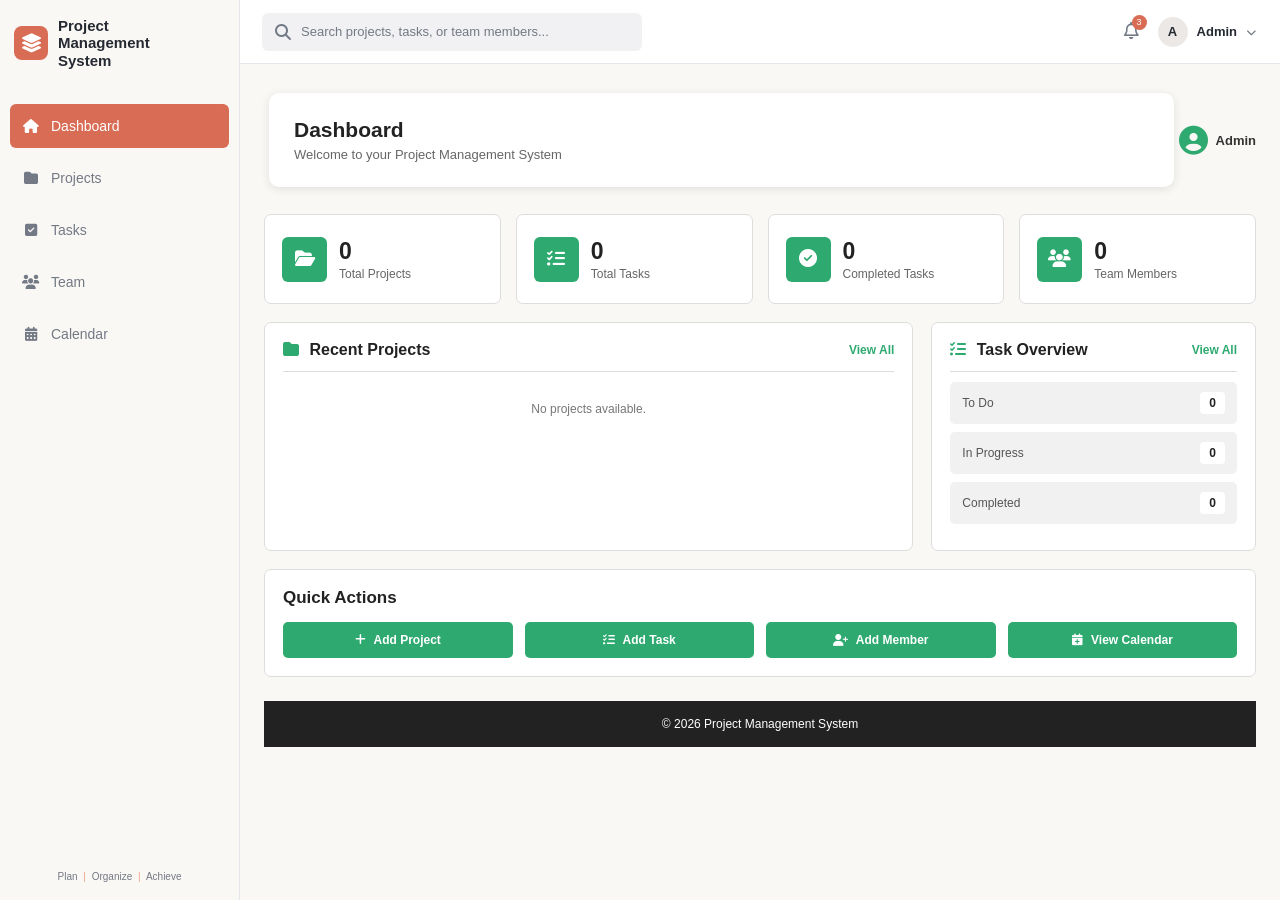
==== commit cb1a3c61: "updates" ====
--- a/HTML/index.html
+++ b/HTML/index.html
@@ -4,340 +4,224 @@
     <meta charset="UTF-8">
     <meta name="viewport" content="width=device-width, initial-scale=1.0">
 
-    <title>WorkSphere - Project Management</title>
+    <title>Dashboard - Project Management System</title>
 
     <link rel="stylesheet" href="../CSS/style.css">
+    <link rel="stylesheet" href="../CSS/layout.css">
 
     <link rel="stylesheet"
-          href="https://cdnjs.cloudflare.com/ajax/libs/font-awesome/6.5.2/css/all.min.css">
+        href="https://cdnjs.cloudflare.com/ajax/libs/font-awesome/6.5.2/css/all.min.css">
 </head>
 
 <body>
-
-    <!-- ================= NAVBAR ================= -->
-
-    <header class="navbar">
-
-        <div class="logo">
-            <span class="logo-icon">◈</span>
-            <span>WorkSphere</span>
-        </div>
-
-        <nav class="nav-links">
-            <a href="#features">Features</a>
-            <a href="#solutions">Solutions</a>
-            <a href="#resources">Resources</a>
-            <a href="#about">About Us</a>
-            <a href="login.html">Login</a>
-
-            <a href="signup.html" class="nav-button">
-                Get Started
-            </a>
-        </nav>
-
-    </header>
-
-
-    <!-- ================= HERO SECTION ================= -->
-
-    <main>
-
-        <section class="hero">
-
-            <div class="hero-content">
-
-                <span class="hero-label">
-                    PROJECT MANAGEMENT
-                </span>
-
-                <h1>
-                    Plan. Collaborate. Track.<br>
-                    Deliver better projects together.
-                </h1>
-
-                <p>
-                    Manage projects, tasks, teams and communication from
-                    one simple and powerful workspace.
-                </p>
-
-                <div class="hero-buttons">
-
-                    <a href="signup.html" class="primary-btn">
-                        Get Started
-                    </a>
-
-                    <a href="#features" class="secondary-btn">
-                        Explore Features
-                    </a>
-
-                </div>
-
-            </div>
-
-
-            <!-- Dashboard Preview -->
-
-            <div class="dashboard-preview">
-
-                <div class="preview-header">
-                    <span class="preview-title">Dashboard Preview</span>
-
-                    <div class="preview-dots">
-                        <span></span>
-                        <span></span>
-                        <span></span>
-                    </div>
-                </div>
-
-                <div class="preview-tabs">
-                    <span class="active">Projects</span>
-                    <span>Tasks</span>
-                    <span>Team</span>
-                </div>
-
-                <div class="preview-line"></div>
-
-                <div class="project-item">
-                    <span class="project-icon">▰</span>
-                    <span>Website Development</span>
-                    <span class="project-status">In Progress</span>
-                </div>
-
-                <div class="project-item">
-                    <span class="project-icon">▰</span>
-                    <span>Mobile App Design</span>
-                    <span class="project-status">In Progress</span>
-                </div>
-
-                <div class="project-item">
-                    <span class="project-icon">▰</span>
-                    <span>PMS Development</span>
-                    <span class="project-status">Completed</span>
+<!-- MAIN CONTENT -->
+    <main class="main-content">
+
+        <section class="dashboard-content">
+
+            <!-- Dashboard Heading -->
+
+            <div class="dashboard-heading">
+
+                <div class="dashboard-box">
+                    <h2>Dashboard</h2>
+
+                    <p>
+                        Welcome to your Project Management System
+                    </p>
+                </div>
+
+                <div class="user-info">
+                    <i class="fa-solid fa-circle-user"></i>
+                    <span id="userName">Admin</span>
+                </div>
+
+            </div>
+
+
+
+<!-- STATISTICS  -->
+            <div class="stats-container">
+
+                <div class="stat-card">
+
+                    <div class="stat-icon">
+                        <i class="fa-solid fa-folder-open"></i>
+                    </div>
+
+                    <div class="stat-details">
+                        <h3 id="totalProjects">0</h3>
+                        <p>Total Projects</p>
+                    </div>
+
+                </div>
+
+
+                <div class="stat-card">
+
+                    <div class="stat-icon">
+                        <i class="fa-solid fa-list-check"></i>
+                    </div>
+
+                    <div class="stat-details">
+                        <h3 id="totalTasks">0</h3>
+                        <p>Total Tasks</p>
+                    </div>
+
+                </div>
+
+
+                <div class="stat-card">
+
+                    <div class="stat-icon">
+                        <i class="fa-solid fa-circle-check"></i>
+                    </div>
+
+                    <div class="stat-details">
+                        <h3 id="completedTasks">0</h3>
+                        <p>Completed Tasks</p>
+                    </div>
+
+                </div>
+
+
+                <div class="stat-card">
+
+                    <div class="stat-icon">
+                        <i class="fa-solid fa-users"></i>
+                    </div>
+
+                    <div class="stat-details">
+                        <h3 id="totalMembers">0</h3>
+                        <p>Team Members</p>
+                    </div>
+
+                </div>
+
+            </div>
+
+
+<!-- DASHBOARD GRID -->
+            <div class="dashboard-grid">
+
+
+                <!-- Recent Projects -->
+
+                <div class="dashboard-card">
+
+                    <div class="card-header">
+
+                        <h2>
+                            <i class="fa-solid fa-folder"></i>
+                            Recent Projects
+                        </h2>
+
+                        <a href="projects.html">
+                            View All
+                        </a>
+
+                    </div>
+
+                    <div
+                        class="project-list"
+                        id="recentProjects">
+
+                        <div class="empty-message">
+                            No projects available.
+                        </div>
+
+                    </div>
+
+                </div>
+
+
+                <!-- Task Overview -->
+
+                <div class="dashboard-card">
+
+                    <div class="card-header">
+
+                        <h2>
+                            <i class="fa-solid fa-list-check"></i>
+                            Task Overview
+                        </h2>
+
+                        <a href="tasks.html">
+                            View All
+                        </a>
+
+                    </div>
+
+
+                    <div class="task-overview">
+
+                        <div class="task-item">
+                            <span>To Do</span>
+                            <strong id="todoTasks">0</strong>
+                        </div>
+
+                        <div class="task-item">
+                            <span>In Progress</span>
+                            <strong id="progressTasks">0</strong>
+                        </div>
+
+                        <div class="task-item">
+                            <span>Completed</span>
+                            <strong id="doneTasks">0</strong>
+                        </div>
+
+                    </div>
+
+                </div>
+
+            </div>
+
+
+<!-- QUICK ACTIONS -->
+            <div class="quick-actions">
+
+                <h2>Quick Actions</h2>
+
+                <div class="action-buttons">
+
+                    <a href="projects.html" class="action-btn">
+                        <i class="fa-solid fa-plus"></i>
+                        Add Project
+                    </a>
+
+                    <a href="tasks.html" class="action-btn">
+                        <i class="fa-solid fa-list-check"></i>
+                        Add Task
+                    </a>
+
+                    <a href="team.html" class="action-btn">
+                        <i class="fa-solid fa-user-plus"></i>
+                        Add Member
+                    </a>
+
+                    <a href="calendar.html" class="action-btn">
+                        <i class="fa-solid fa-calendar-plus"></i>
+                        View Calendar
+                    </a>
+
                 </div>
 
             </div>
 
         </section>
 
-
-        <!-- ================= FEATURES ================= -->
-
-        <section class="features-section" id="features">
-
-            <div class="section-heading">
-
-                <span>POWERFUL FEATURES</span>
-
-                <h2>
-                    EVERYTHING YOUR TEAM NEEDS
-                </h2>
-
-            </div>
-
-
-            <div class="features-grid">
-
-                <!-- Projects -->
-
-                <div class="feature-card">
-
-                    <div class="feature-icon">
-                        <i class="fa-solid fa-layer-group"></i>
-                    </div>
-
-                    <h3>Projects</h3>
-
-                    <p>
-                        Manage projects, deadlines and progress
-                        from one organized workspace.
-                    </p>
-
-                </div>
-
-
-                <!-- Tasks -->
-
-                <div class="feature-card">
-
-                    <div class="feature-icon">
-                        <i class="fa-solid fa-check"></i>
-                    </div>
-
-                    <h3>Tasks</h3>
-
-                    <p>
-                        Track work, assign tasks and monitor
-                        task completion easily.
-                    </p>
-
-                </div>
-
-
-                <!-- Teams -->
-
-                <div class="feature-card">
-
-                    <div class="feature-icon">
-                        <i class="fa-solid fa-users"></i>
-                    </div>
-
-                    <h3>Teams</h3>
-
-                    <p>
-                        Organize team members and keep
-                        everyone connected.
-                    </p>
-
-                </div>
-
-
-                <!-- Communication -->
-
-                <div class="feature-card">
-
-                    <div class="feature-icon">
-                        <i class="fa-regular fa-comments"></i>
-                    </div>
-
-                    <h3>Communication</h3>
-
-                    <p>
-                        Stay connected with your team through
-                        project-based communication.
-                    </p>
-
-                </div>
-
-
-                <!-- Calendar -->
-
-                <div class="feature-card">
-
-                    <div class="feature-icon">
-                        <i class="fa-regular fa-calendar"></i>
-                    </div>
-
-                    <h3>Calendar</h3>
-
-                    <p>
-                        Never miss deadlines, meetings or
-                        important project events.
-                    </p>
-
-                </div>
-
-
-                <!-- Reports -->
-
-                <div class="feature-card">
-
-                    <div class="feature-icon">
-                        <i class="fa-solid fa-chart-column"></i>
-                    </div>
-
-                    <h3>Reports</h3>
-
-                    <p>
-                        Understand project progress with
-                        clear and useful reports.
-                    </p>
-
-                </div>
-
-            </div>
-
-        </section>
-
-
-        <!-- ================= CTA ================= -->
-
-        <section class="cta-section" id="solutions">
-
-            <div class="cta-content">
-
-                <span>COLLABORATE WITH CONFIDENCE</span>
-
-                <h2>
-                    WORK BETTER. TOGETHER.
-                </h2>
-
-                <p>
-                    Projects → Tasks → Teams → Communication → Reports
-                </p>
-
-                <a href="signup.html" class="cta-button">
-                    Start Managing
-                </a>
-
-            </div>
-
-        </section>
-
     </main>
 
-
-    <!-- ================= FOOTER ================= -->
-
-    <footer class="footer" id="about">
-
-        <div class="footer-top">
-
-            <div class="footer-brand">
-
-                <div class="logo">
-                    <span class="logo-icon">◈</span>
-                    <span>WorkSphere</span>
-                </div>
-
-            </div>
-
-
-            <div class="footer-column">
-
-                <h4>Product</h4>
-
-                <a href="#features">Features</a>
-                <a href="#solutions">Projects</a>
-                <a href="#features">Tasks</a>
-                <a href="#features">Teams</a>
-
-            </div>
-
-
-            <div class="footer-column">
-
-                <h4>Company</h4>
-
-                <a href="#about">About</a>
-                <a href="#about">Contact</a>
-
-            </div>
-
-
-            <div class="footer-column" id="resources">
-
-                <h4>Resources</h4>
-
-                <a href="#features">Documentation</a>
-                <a href="#features">Help</a>
-
-            </div>
-
-        </div>
-
-
-        <div class="footer-bottom">
-
-            <p>
-                © 2026 WorkSphere
-            </p>
-
-        </div>
+<!-- FOOTER -->
+    <footer class="footer">
+
+        © 2026 Project Management System
 
     </footer>
-
-
+    <script src="../JAVASCRIPT/layout.js"></script>
+    <script>initLayout("dashboard");</script>
     <script src="../JAVASCRIPT/script.js"></script>
+    
 
 </body>
 </html>
--- a/CSS/style.css
+++ b/CSS/style.css
@@ -1,1099 +1,881 @@
-/* =========================================
-   WORKSPHERE LANDING PAGE
-========================================= */
-
 * {
     margin: 0;
     padding: 0;
     box-sizing: border-box;
-}
-
-html {
-    scroll-behavior: smooth;
-}
+
+    font-family: Arial, Helvetica, sans-serif;
+}
+
 
 body {
-    font-family: Arial, Helvetica, sans-serif;
-    background: #f5f9fc;
-    color: #243b64;
-    overflow-x: hidden;
-}
-
-a {
+    min-height: 100vh;
+
+    background: #faf8f4;
+
+    color: #222;
+
+    display: grid;
+    grid-template-columns: 240px minmax(0, 1fr);
+    grid-template-rows: auto 1fr auto;
+    grid-template-areas:
+        "header main"
+        "nav main"
+        "footer footer";
+}
+
+/* Navigation */
+
+/* Header */
+
+header {
+    grid-area: header;
+    background: black;
+    color: #fff;
+    text-align: center;
+    padding: 18px;
+}
+
+/* Navigation */
+
+nav {
+    grid-area: nav;
+    background: #34495e;
+}
+
+nav ul {
+    list-style: none;
+    display: flex;
+    flex-direction: column;
+}
+
+nav ul li a {
+    display: block;
+    color: #fff;
     text-decoration: none;
-    color: inherit;
-}
-
-
-/* =========================================
-   NAVBAR
-========================================= */
-
-.navbar {
-    height: 72px;
+    padding: 15px 20px;
+    transition: 0.3s;
+}
+
+nav ul li a:hover,
+nav ul li a.active {
+    background: #1abc9c;
+}
+
+
+/* main content */
+
+.main-content {
+    grid-area: main;
+    flex: 1;
+
     width: 100%;
 
-    display: flex;
+    background: #faf8f4;
+}
+
+
+.dashboard-content {
+    width: 100%;
+
+    max-width: 1100px;
+
+    margin: 0 auto;
+
+    padding: 28px 30px 40px;
+}
+
+
+.dashboard-heading {
+    display: flex;
+
+    justify-content: space-between;
+
     align-items: center;
+
+    margin-bottom: 22px;
+}
+
+
+.dashboard-heading h2 {
+    color: #222222;
+
+    font-size: 21px;
+
+    margin-bottom: 5px;
+}
+
+
+.dashboard-heading p {
+    color: #666666;
+
+    font-size: 13px;
+}
+
+.dashboard-box {
+    background: white;
+    padding: 25px;
+    margin: 5px;
+    border-radius: 10px;
+    box-shadow: 0 2px 10px rgba(0, 0, 0, 0.1);
+    box-sizing : border-box;
+    flex:1;
+}
+
+.dashboard-box h2 {
+    margin-top: 0;
+}
+
+.dashboard-box p {
+    margin-bottom: 0;
+}
+
+.user-info {
+    display: flex;
+
+    align-items: center;
+
+    gap: 8px;
+
+    color: #333333;
+
+    font-weight: bold;
+
+    font-size: 13px;
+}
+
+
+.user-info i {
+    color: #2eaa70;
+
+    font-size: 29px;
+}
+
+
+.stats-container {
+    display: grid;
+
+    grid-template-columns:
+        repeat(4, 1fr);
+
+    gap: 15px;
+
+    margin-bottom: 18px;
+}
+
+
+.stat-card {
+    background: #ffffff;
+
+    border: 1px solid #dddddd;
+
+    border-radius: 7px;
+
+    padding: 17px;
+
+    display: flex;
+
+    align-items: center;
+
+    min-height: 90px;
+
+    transition: 0.25s;
+}
+
+
+.stat-card:hover {
+    transform: translateY(-2px);
+
+    background: #ffffff;
+}
+
+
+.stat-icon {
+    width: 45px;
+
+    height: 45px;
+
+    border-radius: 6px;
+
+    background: #2eaa70;
+
+    color: white;
+
+    display: flex;
+
+    align-items: center;
+
+    justify-content: center;
+
+    margin-right: 12px;
+
+    font-size: 18px;
+}
+
+
+.stat-details h3 {
+    color: #222222;
+
+    font-size: 23px;
+
+    margin-bottom: 2px;
+}
+
+
+.stat-details p {
+    color: #666666;
+
+    font-size: 12px;
+}
+
+
+.dashboard-grid {
+    display: grid;
+
+    grid-template-columns:
+        2fr 1fr;
+
+    gap: 18px;
+
+    margin-bottom: 18px;
+}
+
+
+.dashboard-card {
+    background: #ffffff;
+
+    border: 1px solid #dddddd;
+
+    border-radius: 7px;
+
+    padding: 18px;
+}
+
+.card-header {
+    display: flex;
+
+    align-items: center;
+
     justify-content: space-between;
 
-    padding: 0 7%;
-
-    background: rgba(255, 255, 255, 0.96);
-    border-bottom: 1px solid #e6edf3;
-
-    position: sticky;
-    top: 0;
-    z-index: 1000;
-
-    backdrop-filter: blur(12px);
-}
-
-.logo {
-    display: flex;
+    border-bottom: 1px solid #dddddd;
+
+    padding-bottom: 12px;
+
+    margin-bottom: 10px;
+}
+
+
+.card-header h2 {
+    color: #222222;
+
+    font-size: 16px;
+}
+
+
+.card-header h2 i {
+    color: #2eaa70;
+
+    margin-right: 6px;
+}
+
+
+.card-header a {
+    color: #2eaa70;
+
+    text-decoration: none;
+
+    font-size: 12px;
+
+    font-weight: bold;
+}
+
+
+.card-header a:hover {
+    color: #238557;
+}
+
+
+.project-item {
+    display: flex;
+
     align-items: center;
-    gap: 9px;
-
-    font-size: 20px;
-    font-weight: 700;
-
-    color: #243b64;
-}
-
-.logo-icon {
-    display: flex;
+
+    justify-content: space-between;
+
+    padding: 11px 0;
+
+    border-bottom: 1px solid #eeeeee;
+}
+
+
+.project-item:last-child {
+    border-bottom: none;
+}
+
+
+.project-name {
+    color: #333333;
+
+    font-weight: bold;
+
+    font-size: 13px;
+}
+
+
+.project-status {
+    padding: 5px 9px;
+
+    border-radius: 12px;
+
+    background: #dff3e8;
+
+    color: #237a4c;
+
+    font-size: 10px;
+}
+
+
+.empty-message {
+    text-align: center;
+
+    color: #777777;
+
+    font-size: 12px;
+
+    padding: 20px 0;
+}
+
+
+
+.task-overview {
+    display: flex;
+
+    flex-direction: column;
+}
+
+
+.task-item {
+    display: flex;
+
     align-items: center;
-    justify-content: center;
-
-    width: 30px;
-    height: 30px;
-
-    background: #e9f8f3;
-    color: #08a978;
-
-    border-radius: 8px;
+
+    justify-content: space-between;
+
+    padding: 10px 12px;
+
+    margin-bottom: 8px;
+
+    border-radius: 5px;
+
+    background: #f1f1f1;
+}
+
+
+.task-item span {
+    color: #555555;
+
+    font-size: 12px;
+}
+
+
+.task-item strong {
+    color: #222222;
+
+    background: #ffffff;
+
+    padding: 4px 9px;
+
+    border-radius: 4px;
+
+    font-size: 12px;
+}
+
+
+
+.quick-actions {
+    background: #ffffff;
+
+    border: 1px solid #dddddd;
+
+    border-radius: 7px;
+
+    padding: 18px;
+}
+
+
+.quick-actions h2 {
+    color: #222222;
 
     font-size: 17px;
-}
-
-.nav-links {
+
+    margin-bottom: 14px;
+}
+
+
+.action-buttons {
+    display: grid;
+
+    grid-template-columns:
+        repeat(4, 1fr);
+
+    gap: 12px;
+}
+
+
+.action-btn {
+    display: block;
+
+    background: #2eaa70;
+
+    color: white;
+
+    text-decoration: none;
+
+    text-align: center;
+
+    padding: 11px 8px;
+
+    border-radius: 5px;
+
+    font-size: 12px;
+
+    font-weight: bold;
+
+    transition: 0.25s;
+}
+
+
+.action-btn i {
+    margin-right: 5px;
+}
+
+
+.action-btn:hover {
+    background: #238557;
+
+    transform: translateY(-1px);
+}
+
+
+
+.footer {
+    grid-area: footer;
+    width: 100%;
+
+    background: #222222;
+
+    color: white;
+
+    text-align: center;
+
+    padding: 16px 20px;
+
+    font-size: 12px;
+
+    margin-top: auto;
+}
+
+main,
+.container,
+.login-container,
+.signup-container {
+    grid-area: main;
+}
+
+body>footer {
+    grid-area: footer;
+}
+
+
+@media (max-width: 950px) {
+
+    .stats-container {
+        grid-template-columns:
+            repeat(2, 1fr);
+    }
+
+
+    .action-buttons {
+        grid-template-columns:
+            repeat(2, 1fr);
+    }
+
+}
+
+
+
+@media (max-width: 700px) {
+
+    .top-header {
+        padding-top: 22px;
+    }
+
+
+    .top-header h1 {
+        font-size: 22px;
+
+        margin-bottom: 15px;
+    }
+
+
+    .navigation {
+        gap: 2px;
+
+        flex-wrap: wrap;
+
+        padding: 0 8px;
+    }
+
+
+    .navigation a {
+        font-size: 12px;
+
+        padding: 10px 11px;
+    }
+
+
+    .dashboard-content {
+        padding: 22px 15px 30px;
+    }
+
+
+    .dashboard-heading {
+        align-items: flex-start;
+
+        gap: 15px;
+    }
+
+
+    .dashboard-heading h2 {
+        font-size: 19px;
+    }
+
+
+    .user-info span {
+        display: none;
+    }
+
+
+    .stats-container {
+        grid-template-columns: 1fr;
+    }
+
+
+    .dashboard-grid {
+        grid-template-columns: 1fr;
+    }
+
+
+    .action-buttons {
+        grid-template-columns:
+            repeat(2, 1fr);
+    }
+
+}
+
+
+
+@media (max-width: 450px) {
+
+    .top-header h1 {
+        font-size: 19px;
+    }
+
+
+    .navigation a {
+        font-size: 11px;
+
+        padding: 9px 7px;
+    }
+
+
+    .dashboard-heading {
+        flex-direction: column;
+    }
+
+
+    .stats-container {
+        gap: 10px;
+    }
+
+
+    .stat-card {
+        padding: 14px;
+    }
+
+
+    .action-buttons {
+        grid-template-columns: 1fr;
+    }
+
+
+    .footer {
+        font-size: 11px;
+    }
+
+}
+
+/* Shared page theme */
+
+header:not(.top-header) {
+    width: 100%;
+    background: #222222;
+    color: white;
+    text-align: center;
+    padding: 28px 20px 20px;
+    box-shadow: 0 2px 5px rgba(0, 0, 0, 0.15);
+}
+
+header:not(.top-header) h1 {
+    color: white;
+    font-size: 27px;
+    font-weight: bold;
+    margin: 0 0 20px;
+}
+
+nav {
+    width: 100%;
+    background: #222222;
+    box-shadow: 0 2px 5px rgba(0, 0, 0, 0.15);
+}
+
+nav ul {
+    list-style: none;
     display: flex;
     align-items: center;
-    gap: 30px;
-
-    font-size: 13px;
-    color: #60718a;
-}
-
-.nav-links a {
-    position: relative;
-    transition: 0.25s ease;
-}
-
-.nav-links a:not(.nav-button)::after {
-    content: "";
-
-    position: absolute;
-    left: 0;
-    bottom: -7px;
-
-    width: 0;
-    height: 2px;
-
-    background: #08a978;
-
-    transition: 0.25s ease;
-}
-
-.nav-links a:not(.nav-button):hover {
-    color: #243b64;
-}
-
-.nav-links a:not(.nav-button):hover::after {
+    gap: 8px;
+    flex-direction: column;
+}
+
+nav a,
+nav ul li a {
+    display: block;
+    color: #dddddd;
+    text-decoration: none;
+    font-size: 14px;
+    padding: 12px 17px;
+    border-radius: 4px 4px 0 0;
+    transition: all 0.25s ease;
+}
+
+nav a:hover,
+nav ul li a:hover,
+nav a.active,
+nav ul li a.active {
+    background: #2eaa70;
+    color: white;
+}
+
+.container {
     width: 100%;
-}
-
-.nav-button {
-    padding: 11px 19px;
-
-    color: #ffffff !important;
-    background: #08a978;
-
+    max-width: 1100px;
+    margin: 0 auto;
+    padding: 28px 30px 40px;
+}
+
+.container h2,
+.page-heading h2,
+.form-box h3,
+.table-box h3,
+.calendar-header h3,
+.modal-content h3,
+.modal-header h2 {
+    color: #222222;
+}
+
+.container h2 {
+    text-align: left;
+    font-size: 21px;
+    margin-bottom: 22px;
+}
+
+.container h2 i {
+    color: #2eaa70;
+}
+
+.container h2 i,
+.page-heading h2 i,
+.form-box h3 i,
+.modal-header h2 i {
+    color: #2eaa70;
+}
+
+.page-heading,
+.form-box,
+.table-box,
+.calendar-box,
+.events-box,
+.login-box,
+.signup-box,
+.modal-content {
+    background: #ffffff;
+    border: 1px solid #dddddd;
     border-radius: 7px;
-
-    font-weight: 600;
-
-    box-shadow: 0 5px 15px rgba(8, 169, 120, 0.20);
-
-    transition: 0.25s ease;
-}
-
-.nav-button:hover {
-    background: #078e67;
-
-    transform: translateY(-2px);
-
-    box-shadow: 0 8px 20px rgba(8, 169, 120, 0.28);
-}
-
-
-/* =========================================
-   HERO
-========================================= */
-
-.hero {
-    min-height: 720px;
-
-    position: relative;
-
-    display: flex;
-    flex-direction: column;
+    box-shadow: none;
+}
+
+.page-heading,
+.form-box,
+.table-box,
+.calendar-box,
+.events-box {
+    padding: 18px;
+    margin-bottom: 18px;
+}
+
+.page-heading {
+    display: flex;
+    justify-content: space-between;
     align-items: center;
-
-    padding: 95px 7% 90px;
-
+}
+
+button,
+.add-project-btn,
+.submit-project-btn,
+#eventForm button,
+.search-box button {
+    background: #2eaa70;
+    color: white;
+    border: none;
+    border-radius: 5px;
+    cursor: pointer;
+    transition: 0.25s;
+}
+
+button:hover,
+.add-project-btn:hover,
+.submit-project-btn:hover,
+#eventForm button:hover,
+.search-box button:hover {
+    background: #238557;
+}
+
+input,
+textarea,
+select {
+    border: 1px solid #cccccc;
+    border-radius: 5px;
+    background: #ffffff;
+    color: #222222;
+}
+
+input:focus,
+textarea:focus,
+select:focus {
+    outline: none;
+    border-color: #2eaa70;
+}
+
+table th,
+.table-box thead,
+.calendar-weekdays {
+    background: #222222;
+    color: white;
+}
+
+table td,
+.table-box td {
+    border-bottom-color: #dddddd;
+}
+
+table tr:hover,
+.table-box tbody tr:hover {
+    background: #f5f5f5;
+}
+
+.status.completed,
+.status-completed,
+.priority-low {
+    background: #2eaa70;
+}
+
+.calendar-btn,
+.calendar-day.today .date-number {
+    background: #2eaa70;
+}
+
+footer,
+.footer {
+    width: 100%;
+    margin-top: auto;
+    background: #222222;
+    color: white;
     text-align: center;
-
-    background:
-        radial-gradient(
-            circle at 50% 10%,
-            rgba(8, 169, 120, 0.10),
-            transparent 32%
-        ),
-        linear-gradient(
-            180deg,
-            #ffffff 0%,
-            #f5f9fc 100%
-        );
-
-    overflow: hidden;
-}
-
-
-/* Decorative background circles */
-
-.hero::before {
-    content: "";
-
-    position: absolute;
-
-    width: 420px;
-    height: 420px;
-
-    border: 1px solid rgba(8, 169, 120, 0.08);
-
-    border-radius: 50%;
-
-    left: -180px;
-    top: 80px;
-}
-
-.hero::after {
-    content: "";
-
-    position: absolute;
-
-    width: 350px;
-    height: 350px;
-
-    border: 1px solid rgba(36, 59, 100, 0.06);
-
-    border-radius: 50%;
-
-    right: -150px;
-    top: 180px;
-}
-
-
-/* =========================================
-   HERO CONTENT
-========================================= */
-
-.hero-content {
-    position: relative;
-    z-index: 2;
-
-    max-width: 900px;
-}
-
-.hero-label {
-    display: inline-flex;
-    align-items: center;
-    gap: 7px;
-
-    padding: 7px 13px;
-
-    background: #e9f8f3;
-
-    border: 1px solid #d1eee3;
-
-    border-radius: 30px;
-
-    color: #08a978;
-
-    font-size: 10px;
-    font-weight: 700;
-
-    letter-spacing: 1.7px;
-
-    margin-bottom: 20px;
-}
-
-.hero-label::before {
-    content: "";
-
-    width: 6px;
-    height: 6px;
-
-    background: #08a978;
-
-    border-radius: 50%;
-}
-
-.hero h1 {
-    color: #243b64;
-
-    font-size: 52px;
-    line-height: 1.14;
-
-    font-weight: 700;
-
-    letter-spacing: -1.5px;
-
-    margin-bottom: 22px;
-}
-
-.hero p {
-    max-width: 650px;
-
-    margin: auto;
-
-    color: #718096;
-
-    font-size: 15px;
-    line-height: 1.8;
-}
-
-
-/* =========================================
-   HERO BUTTONS
-========================================= */
-
-.hero-buttons {
-    display: flex;
-    justify-content: center;
-
-    gap: 13px;
-
-    margin-top: 32px;
-}
-
-.primary-btn,
-.secondary-btn {
-    display: inline-flex;
-    align-items: center;
-    justify-content: center;
-
-    min-width: 145px;
-
-    padding: 13px 23px;
-
-    border-radius: 7px;
-
-    font-size: 13px;
-    font-weight: 600;
-
-    transition: 0.25s ease;
-}
-
-.primary-btn {
-    color: #ffffff;
-
-    background: #08a978;
-
-    box-shadow: 0 8px 22px rgba(8, 169, 120, 0.20);
-}
-
-.primary-btn:hover {
-    background: #078e67;
-
-    transform: translateY(-3px);
-
-    box-shadow: 0 12px 25px rgba(8, 169, 120, 0.28);
-}
-
-.secondary-btn {
-    color: #243b64;
-
-    background: #ffffff;
-
-    border: 1px solid #dbe5ed;
-}
-
-.secondary-btn:hover {
-    color: #08a978;
-
-    border-color: #08a978;
-
-    transform: translateY(-3px);
-
-    box-shadow: 0 8px 20px rgba(36, 59, 100, 0.08);
-}
-
-
-/* =========================================
-   DASHBOARD PREVIEW
-========================================= */
-
-.dashboard-preview {
-    position: relative;
-    z-index: 2;
-
-    width: 780px;
-    max-width: 100%;
-
-    margin-top: 60px;
-
-    background: #ffffff;
-
-    border: 1px solid #dce6ef;
-
-    border-radius: 13px;
-
-    text-align: left;
-
-    overflow: hidden;
-
-    box-shadow:
-        0 25px 60px rgba(36, 59, 100, 0.12),
-        0 5px 15px rgba(36, 59, 100, 0.05);
-
-    transform: perspective(1000px) rotateX(1deg);
-
-    transition: 0.3s ease;
-}
-
-.dashboard-preview:hover {
-    transform: perspective(1000px) rotateX(0deg) translateY(-5px);
-
-    box-shadow:
-        0 30px 70px rgba(36, 59, 100, 0.15);
-}
-
-
-/* Browser top */
-
-.preview-header {
-    height: 50px;
-
-    display: flex;
-    align-items: center;
-    justify-content: space-between;
-
-    padding: 0 19px;
-
-    background: #f8fafc;
-
-    border-bottom: 1px solid #e7edf2;
-}
-
-.preview-title {
+    padding: 16px 20px;
     font-size: 12px;
-    font-weight: 700;
-
-    color: #243b64;
-}
-
-.preview-dots {
-    display: flex;
-    gap: 5px;
-}
-
-.preview-dots span {
-    width: 7px;
-    height: 7px;
-
-    border-radius: 50%;
-
-    background: #c9d4df;
-}
-
-
-/* Tabs */
-
-.preview-tabs {
-    display: flex;
-
-    gap: 30px;
-
-    padding: 17px 23px 0;
-
-    font-size: 12px;
-
-    color: #8997a8;
-}
-
-.preview-tabs span {
-    position: relative;
-
-    padding-bottom: 12px;
-}
-
-.preview-tabs .active {
-    color: #08a978;
-    font-weight: 600;
-}
-
-.preview-tabs .active::after {
-    content: "";
-
-    position: absolute;
-
-    left: 0;
-    bottom: 0;
-
+}
+
+.login-container,
+.signup-container {
+    flex: 1;
+    min-height: calc(100vh - 90px);
+}
+
+.login-box,
+.signup-box {
+    padding: 28px;
+}
+
+.login-box h2,
+.signup-box h2 {
+    color: #222222;
+}
+
+.login-box button,
+.signup-box button {
     width: 100%;
-    height: 2px;
-
-    background: #08a978;
-
-    border-radius: 5px;
-}
-
-.preview-line {
-    height: 1px;
-
-    margin: 0 23px;
-
-    background: #e7edf2;
-}
-
-
-/* Project rows */
-
-.project-item {
-    display: flex;
-    align-items: center;
-
-    gap: 11px;
-
-    padding: 17px 23px;
-
-    border-bottom: 1px solid #edf2f6;
-
-    font-size: 12px;
-
-    color: #40536e;
-
-    transition: 0.2s ease;
-}
-
-.project-item:hover {
-    background: #f8fcfa;
-}
-
-.project-icon {
-    width: 25px;
-    height: 25px;
-
-    display: flex;
-    align-items: center;
-    justify-content: center;
-
-    background: #eaf8f3;
-
-    border-radius: 6px;
-
-    color: #08a978;
-
-    font-size: 11px;
-}
-
-.project-status {
-    margin-left: auto;
-
-    padding: 5px 10px;
-
-    border-radius: 20px;
-
-    background: #eaf8f3;
-
-    color: #08a978;
-
-    font-size: 9px;
-
-    font-weight: 600;
-}
-
-
-/* =========================================
-   FEATURES
-========================================= */
-
-.features-section {
-    position: relative;
-
-    padding: 100px 7%;
-
-    background: #ffffff;
-}
-
-.section-heading {
-    text-align: center;
-
-    margin-bottom: 52px;
-}
-
-.section-heading span {
-    color: #08a978;
-
-    font-size: 10px;
-
-    font-weight: 700;
-
-    letter-spacing: 2px;
-}
-
-.section-heading h2 {
-    color: #243b64;
-
-    font-size: 30px;
-
-    margin-top: 9px;
-}
-
-
-/* =========================================
-   FEATURE GRID
-========================================= */
-
-.features-grid {
-    max-width: 1080px;
-
-    margin: auto;
-
-    display: grid;
-
-    grid-template-columns: repeat(3, 1fr);
-
-    gap: 20px;
-}
-
-.feature-card {
-    position: relative;
-
-    padding: 30px 27px;
-
-    min-height: 210px;
-
-    background: #ffffff;
-
-    border: 1px solid #e3eaf0;
-
-    border-radius: 11px;
-
-    overflow: hidden;
-
-    transition: 0.3s ease;
-}
-
-.feature-card::before {
-    content: "";
-
-    position: absolute;
-
-    left: 0;
-    top: 0;
-
-    width: 100%;
-    height: 3px;
-
-    background: #08a978;
-
-    transform: scaleX(0);
-
-    transform-origin: left;
-
-    transition: 0.3s ease;
-}
-
-.feature-card:hover {
-    transform: translateY(-7px);
-
-    border-color: #cfe5dc;
-
-    box-shadow: 0 15px 35px rgba(36, 59, 100, 0.09);
-}
-
-.feature-card:hover::before {
-    transform: scaleX(1);
-}
-
-
-/* Feature icon */
-
-.feature-icon {
-    width: 45px;
-    height: 45px;
-
-    display: flex;
-    align-items: center;
-    justify-content: center;
-
-    margin-bottom: 20px;
-
-    border-radius: 9px;
-
-    background: #eaf8f3;
-
-    color: #08a978;
-
-    font-size: 17px;
-
-    transition: 0.3s ease;
-}
-
-.feature-card:hover .feature-icon {
-    background: #08a978;
-
-    color: #ffffff;
-
-    transform: scale(1.05);
-}
-
-.feature-card h3 {
-    color: #243b64;
-
-    font-size: 15px;
-
-    margin-bottom: 8px;
-}
-
-.feature-card p {
-    color: #7b8a9d;
-
-    font-size: 12px;
-
-    line-height: 1.75;
-}
-
-
-/* =========================================
-   CTA
-========================================= */
-
-.cta-section {
-    position: relative;
-
-    padding: 100px 7%;
-
-    text-align: center;
-
-    background:
-        radial-gradient(
-            circle at 50% 100%,
-            rgba(8, 169, 120, 0.12),
-            transparent 40%
-        ),
-        #f5f9fc;
-
-    overflow: hidden;
-}
-
-.cta-section::before {
-    content: "";
-
-    position: absolute;
-
-    width: 250px;
-    height: 250px;
-
-    border: 1px solid rgba(8, 169, 120, 0.10);
-
-    border-radius: 50%;
-
-    left: -100px;
-    top: 30px;
-}
-
-.cta-section::after {
-    content: "";
-
-    position: absolute;
-
-    width: 200px;
-    height: 200px;
-
-    border: 1px solid rgba(36, 59, 100, 0.07);
-
-    border-radius: 50%;
-
-    right: -70px;
-    bottom: 10px;
-}
-
-.cta-content {
-    position: relative;
-    z-index: 2;
-
-    max-width: 750px;
-
-    margin: auto;
-}
-
-.cta-content span {
-    color: #08a978;
-
-    font-size: 10px;
-
-    font-weight: 700;
-
-    letter-spacing: 2px;
-}
-
-.cta-content h2 {
-    color: #243b64;
-
-    font-size: 35px;
-
-    margin: 10px 0;
-}
-
-.cta-content p {
-    color: #7b8a9d;
-
-    font-size: 13px;
-
-    margin-bottom: 28px;
-}
-
-.cta-button {
-    display: inline-flex;
-    align-items: center;
-    justify-content: center;
-
-    padding: 13px 26px;
-
-    background: #08a978;
-
-    color: #ffffff;
-
-    border-radius: 7px;
-
-    font-size: 13px;
-    font-weight: 600;
-
-    box-shadow: 0 8px 22px rgba(8, 169, 120, 0.20);
-
-    transition: 0.25s ease;
-}
-
-.cta-button:hover {
-    background: #078e67;
-
-    transform: translateY(-3px);
-
-    box-shadow: 0 12px 28px rgba(8, 169, 120, 0.28);
-}
-
-
-/* =========================================
-   FOOTER
-========================================= */
-
-.footer {
-    background: #243b64;
-
-    color: #ffffff;
-
-    padding: 60px 7% 22px;
-}
-
-.footer-top {
-    max-width: 1100px;
-
-    margin: auto;
-
-    display: grid;
-
-    grid-template-columns: 2fr 1fr 1fr 1fr;
-
-    gap: 45px;
-}
-
-.footer .logo {
-    color: #ffffff;
-}
-
-.footer .logo-icon {
-    background: rgba(8, 169, 120, 0.15);
-
-    color: #08a978;
-}
-
-.footer-column {
-    display: flex;
-    flex-direction: column;
-
-    gap: 9px;
-}
-
-.footer-column h4 {
-    color: #ffffff;
-
-    font-size: 13px;
-
-    margin-bottom: 8px;
-}
-
-.footer-column a {
-    color: #b8c5d5;
-
-    font-size: 11px;
-
-    transition: 0.2s ease;
-}
-
-.footer-column a:hover {
-    color: #ffffff;
-
-    transform: translateX(3px);
-}
-
-.footer-bottom {
-    max-width: 1100px;
-
-    margin: 48px auto 0;
-
-    padding-top: 19px;
-
-    border-top: 1px solid rgba(255, 255, 255, 0.12);
-
-    text-align: center;
-}
-
-.footer-bottom p {
-    color: #aebdd0;
-
-    font-size: 11px;
-}
-
-
-/* =========================================
-   TABLET
-========================================= */
-
-@media (max-width: 900px) {
-
-    .navbar {
-        padding: 0 4%;
-    }
-
-    .nav-links {
-        gap: 16px;
-    }
-
-    .hero h1 {
-        font-size: 42px;
-    }
-
-    .features-grid {
-        grid-template-columns: repeat(2, 1fr);
-    }
-
-    .footer-top {
-        grid-template-columns: repeat(3, 1fr);
-    }
-
-    .footer-brand {
-        grid-column: 1 / -1;
-    }
-}
-
-
-/* =========================================
-   MOBILE
-========================================= */
-
-@media (max-width: 650px) {
-
-    .navbar {
-        height: auto;
-
-        padding: 17px 5%;
-
-        flex-direction: column;
-
-        gap: 17px;
-    }
-
-    .nav-links {
+    padding: 12px;
+    font-size: 16px;
+}
+
+.login-box a,
+.signup-box a {
+    color: #2eaa70;
+}
+
+@media (max-width: 700px) {
+    body {
+        grid-template-columns: 1fr;
+        grid-template-rows: auto auto 1fr auto;
+        grid-template-areas:
+            "header"
+            "nav"
+            "main"
+            "footer";
+    }
+
+    nav ul {
+        flex-direction: row;
         justify-content: center;
-
         flex-wrap: wrap;
-
-        gap: 12px 17px;
-
-        font-size: 11px;
-    }
-
-    .nav-button {
-        padding: 8px 13px;
-    }
-
-    .hero {
-        min-height: auto;
-
-        padding: 65px 5% 70px;
-    }
-
-    .hero h1 {
-        font-size: 31px;
-
-        letter-spacing: -0.7px;
-    }
-
-    .hero p {
-        font-size: 13px;
-    }
-
-    .hero-buttons {
-        flex-direction: column;
-
-        align-items: center;
-
-        margin-top: 25px;
-    }
-
-    .primary-btn,
-    .secondary-btn {
-        width: 200px;
-    }
-
-    .dashboard-preview {
-        margin-top: 45px;
-
-        border-radius: 10px;
-    }
-
-    .project-item {
-        padding: 14px 15px;
-    }
-
-    .project-status {
-        display: none;
-    }
-
-    .features-section {
-        padding: 70px 5%;
-    }
-
-    .section-heading {
-        margin-bottom: 35px;
-    }
-
-    .section-heading h2 {
-        font-size: 24px;
-    }
-
-    .features-grid {
-        grid-template-columns: 1fr;
-    }
-
-    .feature-card {
-        min-height: auto;
-    }
-
-    .cta-section {
-        padding: 75px 5%;
-    }
-
-    .cta-content h2 {
-        font-size: 28px;
-    }
-
-    .footer {
-        padding: 45px 5% 20px;
-    }
-
-    .footer-top {
-        grid-template-columns: 1fr 1fr;
-
-        gap: 30px;
-    }
-
-    .footer-brand {
-        grid-column: 1 / -1;
-    }
-}
-
-
-/* =========================================
-   SMALL MOBILE
-========================================= */
-
-@media (max-width: 400px) {
-
-    .hero h1 {
-        font-size: 27px;
-    }
-
-    .hero-label {
-        font-size: 9px;
-    }
-
-    .preview-tabs {
-        gap: 18px;
-    }
-
-    .footer-top {
-        grid-template-columns: 1fr;
-    }
-}
-
-/* =========================================
-   LANDING.JS FEATURE REVEAL ANIMATION
-========================================= */
-
-/* Feature cards appear when they enter the viewport.
-   JavaScript adds the .visible class using IntersectionObserver. */
-.feature-card {
-    opacity: 0;
-    transform: translateY(18px);
-    transition:
-        opacity 0.5s ease,
-        transform 0.5s ease,
-        border-color 0.3s ease,
-        box-shadow 0.3s ease;
-}
-
-.feature-card.visible {
-    opacity: 1;
-    transform: translateY(0);
-}
-
-/* Keep hover movement attractive after the reveal animation. */
-.feature-card.visible:hover {
-    transform: translateY(-7px);
-}
-
-/* Respect visitors who prefer reduced motion. */
-@media (prefers-reduced-motion: reduce) {
-    html {
-        scroll-behavior: auto;
-    }
-
-    *,
-    *::before,
-    *::after {
-        animation-duration: 0.01ms !important;
-        animation-iteration-count: 1 !important;
-        transition-duration: 0.01ms !important;
-        scroll-behavior: auto !important;
-    }
-
-    .feature-card {
-        opacity: 1;
-        transform: none;
-    }
-}
+    }
+
+    header:not(.top-header) {
+        padding-top: 22px;
+    }
+
+    header:not(.top-header) h1 {
+        font-size: 22px;
+        margin-bottom: 15px;
+    }
+
+    nav ul {
+        gap: 2px;
+        padding: 0 8px;
+    }
+
+    nav a,
+    nav ul li a {
+        font-size: 12px;
+        padding: 10px 11px;
+    }
+
+    .container {
+        padding: 22px 15px 30px;
+    }
+
+    .page-heading {
+        align-items: flex-start;
+        gap: 15px;
+    }
+}
--- a/CSS/layout.css
+++ b/CSS/layout.css
@@ -0,0 +1,520 @@
+:root {
+    --layout-canvas: #faf8f4;
+    --layout-surface: #ffffff;
+    --layout-sidebar: #faf8f4;
+    --layout-ink: #252932;
+    --layout-muted: #737985;
+    --layout-line: #e4e6eb;
+    --layout-accent: #d96c54;
+    --layout-accent-hover: #be5944;
+    --layout-accent-soft: #fbece8;
+    --layout-danger: #b94c4c;
+}
+
+body {
+    display: grid;
+    grid-template-areas:
+        "sidebar topbar"
+        "sidebar content";
+    grid-template-columns: 240px minmax(0, 1fr);
+    grid-template-rows: 64px minmax(0, 1fr);
+    min-height: 100vh;
+    background: var(--layout-canvas);
+    color: var(--layout-ink);
+}
+
+.layout-sidebar {
+    position: fixed;
+    left: 0;
+    top: 0;
+    z-index: 20;
+    display: flex;
+    grid-area: sidebar;
+    flex-direction: column;
+    width: 240px;
+    height: 100vh;
+    overflow-y: auto;
+    padding: 12px 10px 18px;
+    border-right: 1px solid var(--layout-line);
+    color: var(--layout-ink);
+    background: var(--layout-sidebar);
+}
+
+.layout-brand {
+    display: flex;
+    align-items: center;
+    gap: 10px;
+    min-height: 62px;
+    margin: 0 0 30px;
+    padding: 0 4px;
+    color: var(--layout-ink);
+    font-size: 15px;
+    font-weight: 700;
+    line-height: 1.15;
+    text-decoration: none;
+}
+
+.layout-brand-icon {
+    display: grid;
+    flex: 0 0 34px;
+    width: 34px;
+    height: 34px;
+    place-items: center;
+    border-radius: 8px;
+    color: #ffffff;
+    background: var(--layout-accent);
+    font-size: 19px;
+}
+
+.layout-sidebar .layout-navigation {
+    width: 100%;
+    background: transparent;
+    box-shadow: none;
+}
+
+.layout-sidebar .layout-navigation ul {
+    display: flex;
+    flex-direction: column;
+    align-items: stretch;
+    gap: 8px;
+    padding: 0;
+    list-style: none;
+}
+
+.layout-sidebar .layout-navigation a {
+    display: flex;
+    align-items: center;
+    gap: 12px;
+    min-height: 44px;
+    padding: 10px 12px;
+    border-radius: 6px;
+    color: var(--layout-muted);
+    background: transparent;
+    font-size: 14px;
+    text-decoration: none;
+    transition: background-color 160ms ease, color 160ms ease;
+}
+
+.layout-sidebar .layout-navigation a i {
+    width: 17px;
+    text-align: center;
+}
+
+.layout-sidebar .layout-navigation a:hover,
+.layout-sidebar .layout-navigation a:focus-visible:not(.active) {
+    color: var(--layout-accent-hover);
+    background: var(--layout-accent-soft);
+}
+
+.layout-sidebar .layout-navigation a.active {
+    color: #ffffff;
+    background: var(--layout-accent);
+}
+
+.layout-sidebar .layout-navigation a:focus-visible {
+    outline: 2px solid var(--layout-ink);
+    outline-offset: 2px;
+}
+
+.layout-tagline {
+    margin-top: auto;
+    color: var(--layout-muted);
+    font-size: 10px;
+    text-align: center;
+}
+
+.layout-tagline span {
+    padding: 0 3px;
+    color: #f0a18c;
+}
+
+.layout-topbar {
+    position: sticky;
+    top: 0;
+    z-index: 10;
+    display: flex;
+    grid-area: topbar;
+    align-items: center;
+    gap: 18px;
+    min-width: 0;
+    padding: 0 22px;
+    border-bottom: 1px solid var(--layout-line);
+    background: var(--layout-surface);
+}
+
+.layout-menu-toggle {
+    display: none;
+    padding: 8px;
+    border: 0;
+    border-radius: 5px;
+    color: var(--layout-ink);
+    background: transparent;
+    cursor: pointer;
+}
+
+.layout-search-wrapper {
+    position: relative;
+    width: min(100%, 380px);
+}
+
+.layout-search {
+    display: flex;
+    align-items: center;
+    gap: 10px;
+    width: 100%;
+    height: 38px;
+    padding: 0 12px;
+    border: 1px solid transparent;
+    border-radius: 6px;
+    color: var(--layout-muted);
+    background: #f1f1f3;
+}
+
+.layout-search:focus-within {
+    border-color: var(--layout-accent);
+    outline: 2px solid var(--layout-accent-soft);
+}
+
+.layout-search input {
+    width: 100%;
+    min-width: 0;
+    padding: 0;
+    border: 0;
+    outline: 0;
+    color: var(--layout-ink);
+    background: transparent;
+    font-size: 13px;
+}
+
+.layout-search input::placeholder {
+    color: var(--layout-muted);
+}
+
+.layout-search-results {
+    position: absolute;
+    top: calc(100% + 8px);
+    left: 0;
+    z-index: 30;
+    width: 100%;
+    max-height: min(60vh, 420px);
+    overflow-y: auto;
+    border: 1px solid var(--layout-line);
+    border-radius: 7px;
+    background: var(--layout-surface);
+    box-shadow: 0 10px 26px rgb(37 41 50 / 12%);
+}
+
+.layout-search-results[hidden],
+.layout-account-menu[hidden] {
+    display: none;
+}
+
+.layout-search-result {
+    display: flex;
+    align-items: center;
+    gap: 12px;
+    padding: 11px 13px;
+    color: var(--layout-ink);
+    text-decoration: none;
+}
+
+.layout-search-result + .layout-search-result {
+    border-top: 1px solid var(--layout-line);
+}
+
+.layout-search-result:hover,
+.layout-search-result:focus-visible {
+    outline: none;
+    background: var(--layout-accent-soft);
+}
+
+.layout-search-result > i {
+    display: grid;
+    flex: 0 0 34px;
+    width: 34px;
+    height: 34px;
+    place-items: center;
+    border-radius: 6px;
+    color: var(--layout-accent-hover);
+    background: var(--layout-accent-soft);
+}
+
+.layout-search-result-text {
+    display: grid;
+    min-width: 0;
+    gap: 3px;
+}
+
+.layout-search-result-text strong,
+.layout-search-result-text small {
+    overflow: hidden;
+    text-overflow: ellipsis;
+    white-space: nowrap;
+}
+
+.layout-search-result-text strong {
+    font-size: 13px;
+}
+
+.layout-search-result-text small {
+    color: var(--layout-muted);
+    font-size: 11px;
+}
+
+.layout-search-message {
+    margin: 0;
+    padding: 14px;
+    color: var(--layout-muted);
+    font-size: 13px;
+}
+
+.layout-user {
+    display: flex;
+    align-items: center;
+    gap: 9px;
+    min-width: 0;
+    margin-left: auto;
+    color: var(--layout-ink);
+    font-size: 13px;
+    font-weight: 600;
+}
+
+.layout-notifications {
+    position: relative;
+    padding: 8px;
+    border: 0;
+    border-radius: 5px;
+    color: var(--layout-muted);
+    background: transparent;
+    font-size: 17px;
+    cursor: pointer;
+}
+
+.layout-notifications:hover,
+.layout-menu-toggle:hover {
+    color: var(--layout-accent-hover);
+    background: var(--layout-accent-soft);
+}
+
+.layout-notification-count {
+    position: absolute;
+    top: 1px;
+    right: 0;
+    display: grid;
+    width: 15px;
+    height: 15px;
+    place-items: center;
+    border-radius: 50%;
+    color: #ffffff;
+    background: var(--layout-accent);
+    font-size: 9px;
+}
+
+.layout-avatar {
+    display: grid;
+    width: 30px;
+    height: 30px;
+    place-items: center;
+    border-radius: 50%;
+    color: var(--layout-ink);
+    background: #ece8e5;
+}
+
+.layout-account {
+    position: relative;
+}
+
+.layout-account-toggle {
+    display: flex;
+    align-items: center;
+    gap: 9px;
+    padding: 5px 2px;
+    border: 0;
+    border-radius: 5px;
+    color: inherit;
+    background: transparent;
+    font: inherit;
+    cursor: pointer;
+}
+
+.layout-account-toggle:hover {
+    color: var(--layout-accent-hover);
+}
+
+.layout-account-toggle:focus-visible,
+.layout-signout:focus-visible,
+.layout-menu-toggle:focus-visible,
+.layout-notifications:focus-visible {
+    outline: 2px solid var(--layout-accent);
+    outline-offset: 3px;
+}
+
+.layout-account-menu {
+    position: absolute;
+    top: calc(100% + 9px);
+    right: 0;
+    z-index: 35;
+    min-width: 160px;
+    padding: 5px;
+    border: 1px solid var(--layout-line);
+    border-radius: 7px;
+    background: var(--layout-surface);
+    box-shadow: 0 10px 26px rgb(37 41 50 / 12%);
+}
+
+.layout-signout {
+    display: flex;
+    align-items: center;
+    gap: 10px;
+    width: 100%;
+    padding: 10px;
+    border: 0;
+    border-radius: 5px;
+    color: var(--layout-ink);
+    background: transparent;
+    text-align: left;
+    font: inherit;
+    cursor: pointer;
+}
+
+.layout-signout:hover {
+    color: var(--layout-danger);
+    background: #fbefef;
+}
+
+.layout-user-chevron {
+    color: var(--layout-muted);
+    font-size: 10px;
+}
+
+.layout-main {
+    grid-area: content;
+    min-width: 0;
+    min-height: 0;
+    padding: 24px;
+    background: var(--layout-canvas);
+}
+
+.layout-main > .container {
+    width: 100%;
+    max-width: 1250px;
+    margin: 0 auto;
+    padding: 0;
+}
+
+.layout-main .table-box {
+    overflow-x: auto;
+}
+
+.layout-main > .main-content {
+    width: 100%;
+    min-width: 0;
+    background: transparent;
+}
+
+.layout-main > .main-content .dashboard-content {
+    max-width: none;
+    padding: 0;
+}
+
+.layout-main > .footer {
+    margin-top: 24px;
+}
+
+@media (max-width: 760px) {
+    body {
+        grid-template-areas:
+            "topbar"
+            "content";
+        grid-template-columns: minmax(0, 1fr);
+        grid-template-rows: 60px minmax(0, 1fr);
+    }
+
+    .layout-sidebar {
+        position: fixed;
+        inset: 0 auto 0 0;
+        width: 240px;
+        height: 100dvh;
+        transform: translateX(-100%);
+        transition: transform 180ms ease;
+    }
+
+    body.layout-menu-open .layout-sidebar {
+        transform: translateX(0);
+    }
+
+    body.layout-menu-open .layout-topbar {
+        z-index: 22;
+    }
+
+    body.layout-menu-open::before {
+        position: fixed;
+        inset: 0;
+        z-index: 15;
+        background: rgb(37 41 50 / 42%);
+        content: "";
+    }
+
+    .layout-topbar {
+        gap: 10px;
+        padding: 0 14px;
+    }
+
+    .layout-menu-toggle {
+        display: inline-grid;
+        flex: 0 0 auto;
+        place-items: center;
+        font-size: 18px;
+    }
+
+    .layout-search,
+    .layout-search-wrapper {
+        flex: 1;
+        width: auto;
+        min-width: 0;
+    }
+
+    .layout-user {
+        gap: 6px;
+    }
+
+    .layout-user-name,
+    .layout-user-chevron {
+        display: none;
+    }
+
+    .layout-main {
+        padding: 18px 14px;
+    }
+}
+
+@media (max-width: 420px) {
+    .layout-topbar {
+        gap: 6px;
+        padding: 0 10px;
+    }
+
+    .layout-search {
+        gap: 7px;
+        padding: 0 9px;
+    }
+
+    .layout-search input {
+        font-size: 12px;
+    }
+
+    .layout-search input::placeholder {
+        color: transparent;
+    }
+
+    .layout-notifications {
+        padding: 6px;
+    }
+}
+
+@media (prefers-reduced-motion: reduce) {
+    .layout-sidebar,
+    .layout-sidebar .layout-navigation a {
+        transition: none;
+    }
+}
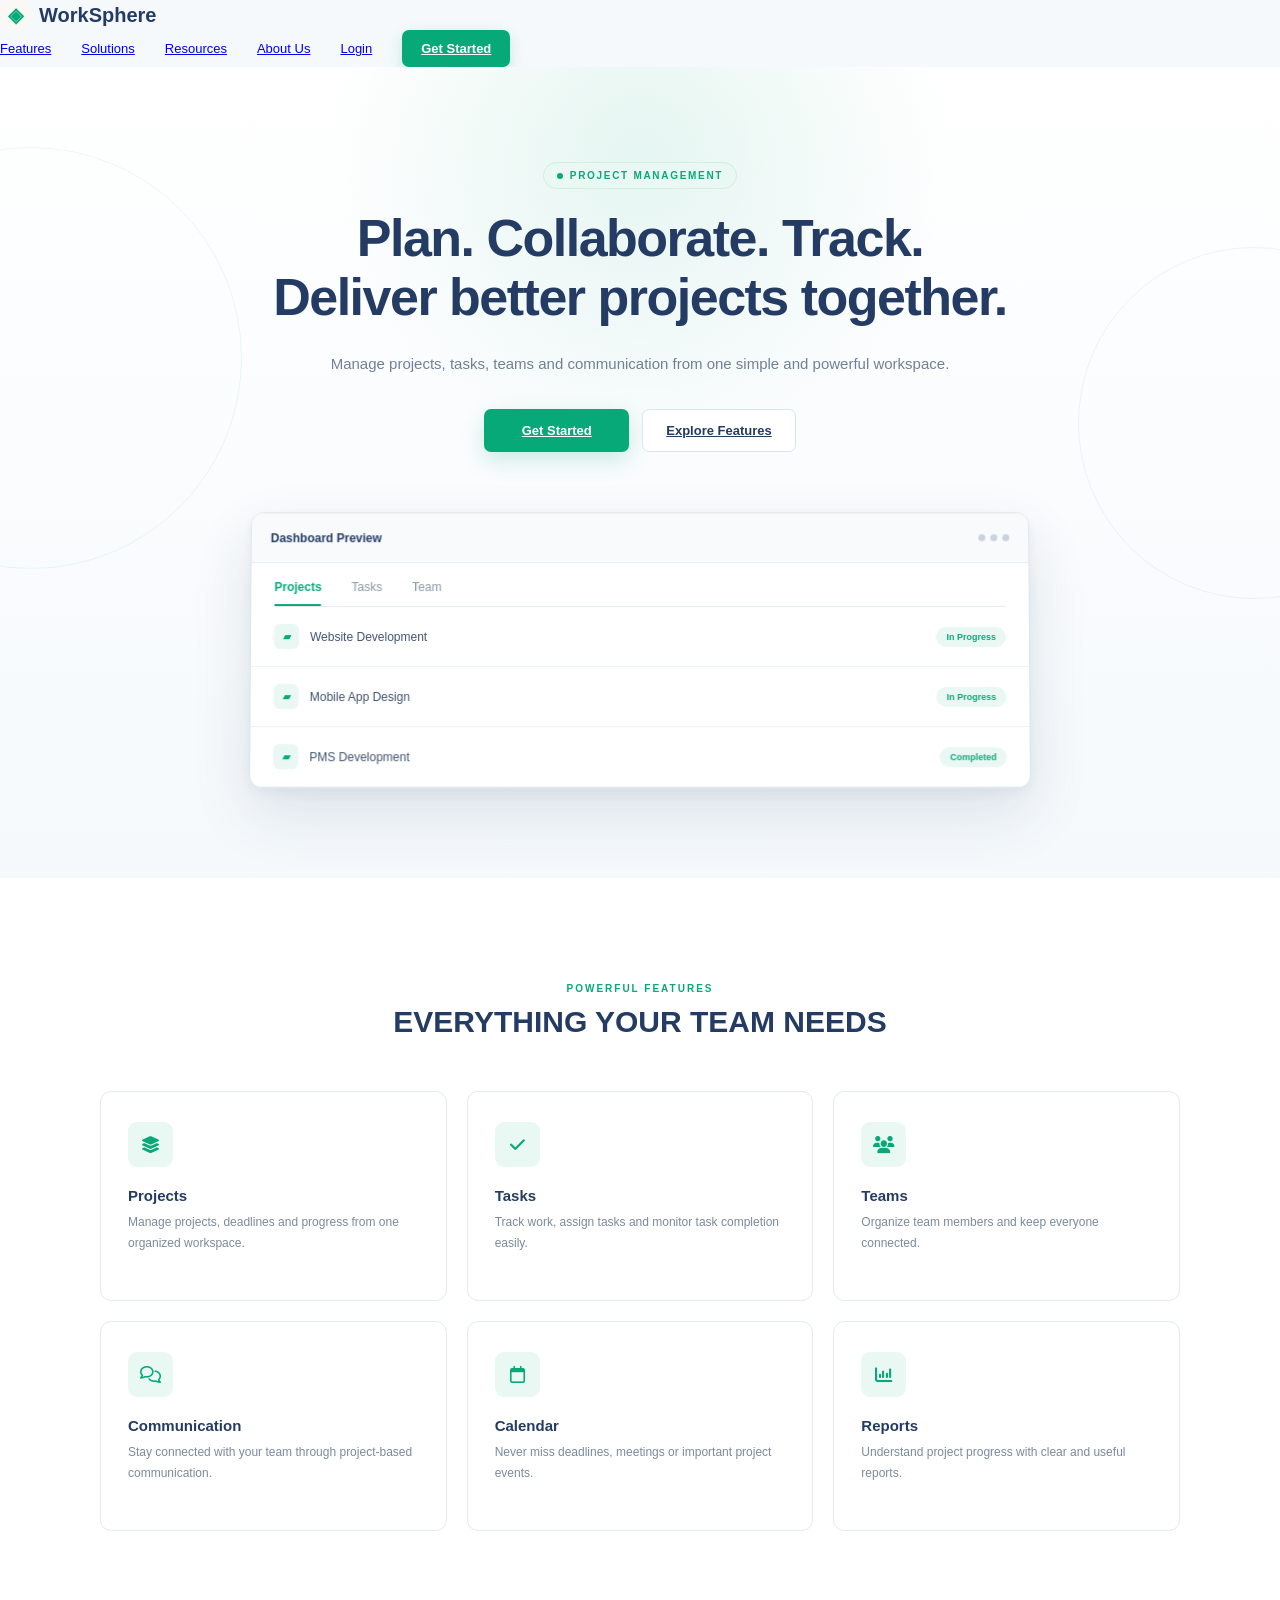
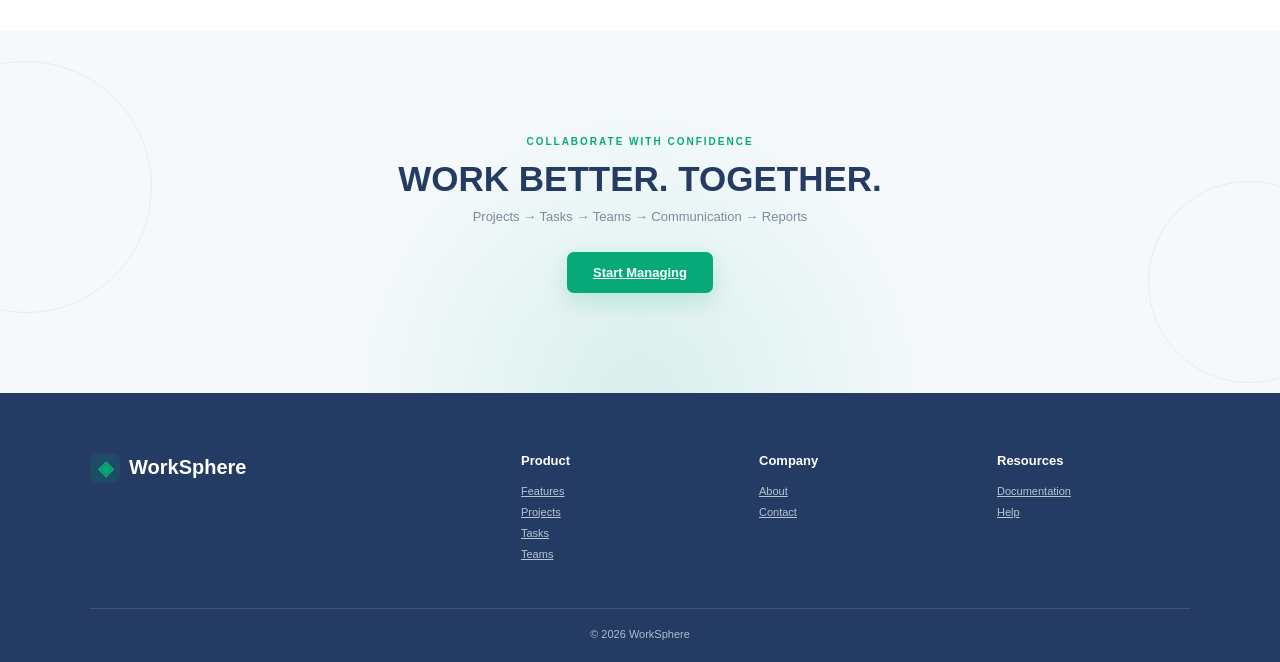
==== commit b872d81e: "Merge branch 'main' into prachibhardwaj" ====
--- a/HTML/index.html
+++ b/HTML/index.html
@@ -4,205 +4,243 @@
     <meta charset="UTF-8">
     <meta name="viewport" content="width=device-width, initial-scale=1.0">
 
-    <title>Dashboard - Project Management System</title>
+    <title>WorkSphere - Project Management</title>
 
     <link rel="stylesheet" href="../CSS/style.css">
-    <link rel="stylesheet" href="../CSS/layout.css">
 
     <link rel="stylesheet"
-        href="https://cdnjs.cloudflare.com/ajax/libs/font-awesome/6.5.2/css/all.min.css">
+          href="https://cdnjs.cloudflare.com/ajax/libs/font-awesome/6.5.2/css/all.min.css">
 </head>
 
 <body>
-<!-- MAIN CONTENT -->
-    <main class="main-content">
-
-        <section class="dashboard-content">
-
-            <!-- Dashboard Heading -->
-
-            <div class="dashboard-heading">
-
-                <div class="dashboard-box">
-                    <h2>Dashboard</h2>
-
-                    <p>
-                        Welcome to your Project Management System
-                    </p>
-                </div>
-
-                <div class="user-info">
-                    <i class="fa-solid fa-circle-user"></i>
-                    <span id="userName">Admin</span>
-                </div>
-
-            </div>
-
-
-
-<!-- STATISTICS  -->
-            <div class="stats-container">
-
-                <div class="stat-card">
-
-                    <div class="stat-icon">
-                        <i class="fa-solid fa-folder-open"></i>
-                    </div>
-
-                    <div class="stat-details">
-                        <h3 id="totalProjects">0</h3>
-                        <p>Total Projects</p>
-                    </div>
-
-                </div>
-
-
-                <div class="stat-card">
-
-                    <div class="stat-icon">
-                        <i class="fa-solid fa-list-check"></i>
-                    </div>
-
-                    <div class="stat-details">
-                        <h3 id="totalTasks">0</h3>
-                        <p>Total Tasks</p>
-                    </div>
-
-                </div>
-
-
-                <div class="stat-card">
-
-                    <div class="stat-icon">
-                        <i class="fa-solid fa-circle-check"></i>
-                    </div>
-
-                    <div class="stat-details">
-                        <h3 id="completedTasks">0</h3>
-                        <p>Completed Tasks</p>
-                    </div>
-
-                </div>
-
-
-                <div class="stat-card">
-
-                    <div class="stat-icon">
+
+    <!-- ================= NAVBAR ================= -->
+
+    <header class="navbar">
+
+        <div class="logo">
+            <span class="logo-icon">◈</span>
+            <span>WorkSphere</span>
+        </div>
+
+        <nav class="nav-links">
+            <a href="#features">Features</a>
+            <a href="#solutions">Solutions</a>
+            <a href="#resources">Resources</a>
+            <a href="#about">About Us</a>
+            <a href="login.html">Login</a>
+
+            <a href="signup.html" class="nav-button">
+                Get Started
+            </a>
+        </nav>
+
+    </header>
+
+
+    <!-- ================= HERO SECTION ================= -->
+
+    <main>
+
+        <section class="hero">
+
+            <div class="hero-content">
+
+                <span class="hero-label">
+                    PROJECT MANAGEMENT
+                </span>
+
+                <h1>
+                    Plan. Collaborate. Track.<br>
+                    Deliver better projects together.
+                </h1>
+
+                <p>
+                    Manage projects, tasks, teams and communication from
+                    one simple and powerful workspace.
+                </p>
+
+                <div class="hero-buttons">
+
+                    <a href="signup.html" class="primary-btn">
+                        Get Started
+                    </a>
+
+                    <a href="#features" class="secondary-btn">
+                        Explore Features
+                    </a>
+
+                </div>
+
+            </div>
+
+
+            <!-- Dashboard Preview -->
+
+            <div class="dashboard-preview">
+
+                <div class="preview-header">
+                    <span class="preview-title">Dashboard Preview</span>
+
+                    <div class="preview-dots">
+                        <span></span>
+                        <span></span>
+                        <span></span>
+                    </div>
+                </div>
+
+                <div class="preview-tabs">
+                    <span class="active">Projects</span>
+                    <span>Tasks</span>
+                    <span>Team</span>
+                </div>
+
+                <div class="preview-line"></div>
+
+                <div class="project-item">
+                    <span class="project-icon">▰</span>
+                    <span>Website Development</span>
+                    <span class="project-status">In Progress</span>
+                </div>
+
+                <div class="project-item">
+                    <span class="project-icon">▰</span>
+                    <span>Mobile App Design</span>
+                    <span class="project-status">In Progress</span>
+                </div>
+
+                <div class="project-item">
+                    <span class="project-icon">▰</span>
+                    <span>PMS Development</span>
+                    <span class="project-status">Completed</span>
+                </div>
+
+            </div>
+
+        </section>
+
+
+        <!-- ================= FEATURES ================= -->
+
+        <section class="features-section" id="features">
+
+            <div class="section-heading">
+
+                <span>POWERFUL FEATURES</span>
+
+                <h2>
+                    EVERYTHING YOUR TEAM NEEDS
+                </h2>
+
+            </div>
+
+
+            <div class="features-grid">
+
+                <!-- Projects -->
+
+                <div class="feature-card">
+
+                    <div class="feature-icon">
+                        <i class="fa-solid fa-layer-group"></i>
+                    </div>
+
+                    <h3>Projects</h3>
+
+                    <p>
+                        Manage projects, deadlines and progress
+                        from one organized workspace.
+                    </p>
+
+                </div>
+
+
+                <!-- Tasks -->
+
+                <div class="feature-card">
+
+                    <div class="feature-icon">
+                        <i class="fa-solid fa-check"></i>
+                    </div>
+
+                    <h3>Tasks</h3>
+
+                    <p>
+                        Track work, assign tasks and monitor
+                        task completion easily.
+                    </p>
+
+                </div>
+
+
+                <!-- Teams -->
+
+                <div class="feature-card">
+
+                    <div class="feature-icon">
                         <i class="fa-solid fa-users"></i>
                     </div>
 
-                    <div class="stat-details">
-                        <h3 id="totalMembers">0</h3>
-                        <p>Team Members</p>
-                    </div>
-
-                </div>
-
-            </div>
-
-
-<!-- DASHBOARD GRID -->
-            <div class="dashboard-grid">
-
-
-                <!-- Recent Projects -->
-
-                <div class="dashboard-card">
-
-                    <div class="card-header">
-
-                        <h2>
-                            <i class="fa-solid fa-folder"></i>
-                            Recent Projects
-                        </h2>
-
-                        <a href="projects.html">
-                            View All
-                        </a>
-
-                    </div>
-
-                    <div
-                        class="project-list"
-                        id="recentProjects">
-
-                        <div class="empty-message">
-                            No projects available.
-                        </div>
-
-                    </div>
-
-                </div>
-
-
-                <!-- Task Overview -->
-
-                <div class="dashboard-card">
-
-                    <div class="card-header">
-
-                        <h2>
-                            <i class="fa-solid fa-list-check"></i>
-                            Task Overview
-                        </h2>
-
-                        <a href="tasks.html">
-                            View All
-                        </a>
-
-                    </div>
-
-
-                    <div class="task-overview">
-
-                        <div class="task-item">
-                            <span>To Do</span>
-                            <strong id="todoTasks">0</strong>
-                        </div>
-
-                        <div class="task-item">
-                            <span>In Progress</span>
-                            <strong id="progressTasks">0</strong>
-                        </div>
-
-                        <div class="task-item">
-                            <span>Completed</span>
-                            <strong id="doneTasks">0</strong>
-                        </div>
-
-                    </div>
-
-                </div>
-
-            </div>
-
-
-<!-- QUICK ACTIONS -->
-            <div class="quick-actions">
-
-                <h2>Quick Actions</h2>
-
-                <div class="action-buttons">
-
-                    <a href="projects.html" class="action-btn">
-                        <i class="fa-solid fa-plus"></i>
-                        Add Project
-                    </a>
-
-                    <a href="tasks.html" class="action-btn">
-                        <i class="fa-solid fa-list-check"></i>
-                        Add Task
-                    </a>
-
-                    <a href="team.html" class="action-btn">
-                        <i class="fa-solid fa-user-plus"></i>
-                        Add Member
-                    </a>
-
-                    <a href="calendar.html" class="action-btn">
-                        <i class="fa-solid fa-calendar-plus"></i>
-                        View Calendar
-                    </a>
+                    <h3>Teams</h3>
+
+                    <p>
+                        Organize team members and keep
+                        everyone connected.
+                    </p>
+
+                </div>
+
+
+                <!-- Communication -->
+
+                <div class="feature-card">
+
+                    <div class="feature-icon">
+                        <i class="fa-regular fa-comments"></i>
+                    </div>
+
+                    <h3>Communication</h3>
+
+                    <p>
+                        Stay connected with your team through
+                        project-based communication.
+                    </p>
+
+                </div>
+
+
+                <!-- Calendar -->
+
+                <div class="feature-card">
+
+                    <div class="feature-icon">
+                        <i class="fa-regular fa-calendar"></i>
+                    </div>
+
+                    <h3>Calendar</h3>
+
+                    <p>
+                        Never miss deadlines, meetings or
+                        important project events.
+                    </p>
+
+                </div>
+
+
+                <!-- Reports -->
+
+                <div class="feature-card">
+
+                    <div class="feature-icon">
+                        <i class="fa-solid fa-chart-column"></i>
+                    </div>
+
+                    <h3>Reports</h3>
+
+                    <p>
+                        Understand project progress with
+                        clear and useful reports.
+                    </p>
 
                 </div>
 
@@ -210,18 +248,96 @@
 
         </section>
 
+
+        <!-- ================= CTA ================= -->
+
+        <section class="cta-section" id="solutions">
+
+            <div class="cta-content">
+
+                <span>COLLABORATE WITH CONFIDENCE</span>
+
+                <h2>
+                    WORK BETTER. TOGETHER.
+                </h2>
+
+                <p>
+                    Projects → Tasks → Teams → Communication → Reports
+                </p>
+
+                <a href="signup.html" class="cta-button">
+                    Start Managing
+                </a>
+
+            </div>
+
+        </section>
+
     </main>
 
-<!-- FOOTER -->
-    <footer class="footer">
-
-        © 2026 Project Management System
+
+    <!-- ================= FOOTER ================= -->
+
+    <footer class="footer" id="about">
+
+        <div class="footer-top">
+
+            <div class="footer-brand">
+
+                <div class="logo">
+                    <span class="logo-icon">◈</span>
+                    <span>WorkSphere</span>
+                </div>
+
+            </div>
+
+
+            <div class="footer-column">
+
+                <h4>Product</h4>
+
+                <a href="#features">Features</a>
+                <a href="#solutions">Projects</a>
+                <a href="#features">Tasks</a>
+                <a href="#features">Teams</a>
+
+            </div>
+
+
+            <div class="footer-column">
+
+                <h4>Company</h4>
+
+                <a href="#about">About</a>
+                <a href="#about">Contact</a>
+
+            </div>
+
+
+            <div class="footer-column" id="resources">
+
+                <h4>Resources</h4>
+
+                <a href="#features">Documentation</a>
+                <a href="#features">Help</a>
+
+            </div>
+
+        </div>
+
+
+        <div class="footer-bottom">
+
+            <p>
+                © 2026 WorkSphere
+            </p>
+
+        </div>
 
     </footer>
-    <script src="../JAVASCRIPT/layout.js"></script>
-    <script>initLayout("dashboard");</script>
+
+
     <script src="../JAVASCRIPT/script.js"></script>
-    
 
 </body>
 </html>
--- a/CSS/style.css
+++ b/CSS/style.css
@@ -1,881 +1,1096 @@
+/* =========================================
+   WORKSPHERE LANDING PAGE
+========================================= */
+
 * {
     margin: 0;
     padding: 0;
     box-sizing: border-box;
-
+}
+
+html {
+    scroll-behavior: smooth;
+}
+
+body {
     font-family: Arial, Helvetica, sans-serif;
-}
-
-
-body {
-    min-height: 100vh;
+    background: #f5f9fc;
+    color: #243b64;
+    overflow-x: hidden;
+}
 
     background: #faf8f4;
 
-    color: #222;
+
+/* =========================================
+   NAVBAR
+========================================= */
+
+.navbar {
+    height: 72px;
+    width: 100%;
+
+    display: flex;
+    align-items: center;
+    justify-content: space-between;
+
+    padding: 0 7%;
+
+    background: rgba(255, 255, 255, 0.96);
+    border-bottom: 1px solid #e6edf3;
+
+    position: sticky;
+    top: 0;
+    z-index: 1000;
+
+    backdrop-filter: blur(12px);
+}
+
+.logo {
+    display: flex;
+    align-items: center;
+    gap: 9px;
+
+    font-size: 20px;
+    font-weight: 700;
+
+    color: #243b64;
+}
+
+.logo-icon {
+    display: flex;
+    align-items: center;
+    justify-content: center;
+
+    width: 30px;
+    height: 30px;
+
+    background: #e9f8f3;
+    color: #08a978;
+
+    border-radius: 8px;
+
+    background: #faf8f4;
+}
+
+.nav-links {
+    display: flex;
+    align-items: center;
+    gap: 30px;
+
+    font-size: 13px;
+    color: #60718a;
+}
+
+.nav-links a {
+    position: relative;
+    transition: 0.25s ease;
+}
+
+.nav-links a:not(.nav-button)::after {
+    content: "";
+
+    position: absolute;
+    left: 0;
+    bottom: -7px;
+
+    width: 0;
+    height: 2px;
+
+    background: #08a978;
+
+    transition: 0.25s ease;
+}
+
+.nav-links a:not(.nav-button):hover {
+    color: #243b64;
+}
+
+.nav-links a:not(.nav-button):hover::after {
+    width: 100%;
+}
+
+.nav-button {
+    padding: 11px 19px;
+
+    color: #ffffff !important;
+    background: #08a978;
+
+    border-radius: 7px;
+
+    font-weight: 600;
+
+    box-shadow: 0 5px 15px rgba(8, 169, 120, 0.20);
+
+    transition: 0.25s ease;
+}
+
+.nav-button:hover {
+    background: #078e67;
+
+    transform: translateY(-2px);
+
+    box-shadow: 0 8px 20px rgba(8, 169, 120, 0.28);
+}
+
+
+/* =========================================
+   HERO
+========================================= */
+
+.hero {
+    min-height: 720px;
+
+    position: relative;
+
+    display: flex;
+    flex-direction: column;
+    align-items: center;
+
+    padding: 95px 7% 90px;
+
+    text-align: center;
+
+    background:
+        radial-gradient(
+            circle at 50% 10%,
+            rgba(8, 169, 120, 0.10),
+            transparent 32%
+        ),
+        linear-gradient(
+            180deg,
+            #ffffff 0%,
+            #f5f9fc 100%
+        );
+
+    overflow: hidden;
+}
+
+
+/* Decorative background circles */
+
+.hero::before {
+    content: "";
+
+    position: absolute;
+
+    width: 420px;
+    height: 420px;
+
+    border: 1px solid rgba(8, 169, 120, 0.08);
+
+    border-radius: 50%;
+
+    left: -180px;
+    top: 80px;
+}
+
+.hero::after {
+    content: "";
+
+    position: absolute;
+
+    width: 350px;
+    height: 350px;
+
+    border: 1px solid rgba(36, 59, 100, 0.06);
+
+    border-radius: 50%;
+
+    right: -150px;
+    top: 180px;
+}
+
+
+/* =========================================
+   HERO CONTENT
+========================================= */
+
+.hero-content {
+    position: relative;
+    z-index: 2;
+
+    max-width: 900px;
+}
+
+.hero-label {
+    display: inline-flex;
+    align-items: center;
+    gap: 7px;
+
+    padding: 7px 13px;
+
+    background: #e9f8f3;
+
+    border: 1px solid #d1eee3;
+
+    border-radius: 30px;
+
+    color: #08a978;
+
+    font-size: 10px;
+    font-weight: 700;
+
+    letter-spacing: 1.7px;
+
+    margin-bottom: 20px;
+}
+
+.hero-label::before {
+    content: "";
+
+    width: 6px;
+    height: 6px;
+
+    background: #08a978;
+
+    border-radius: 50%;
+}
+
+.hero h1 {
+    color: #243b64;
+
+    font-size: 52px;
+    line-height: 1.14;
+
+    font-weight: 700;
+
+    letter-spacing: -1.5px;
+
+    margin-bottom: 22px;
+}
+
+.hero p {
+    max-width: 650px;
+
+    margin: auto;
+
+    color: #718096;
+
+    font-size: 15px;
+    line-height: 1.8;
+}
+
+
+/* =========================================
+   HERO BUTTONS
+========================================= */
+
+.hero-buttons {
+    display: flex;
+    justify-content: center;
+
+    gap: 13px;
+
+    margin-top: 32px;
+}
+
+.primary-btn,
+.secondary-btn {
+    display: inline-flex;
+    align-items: center;
+    justify-content: center;
+
+    min-width: 145px;
+
+    padding: 13px 23px;
+
+    border-radius: 7px;
+
+    font-size: 13px;
+    font-weight: 600;
+
+    transition: 0.25s ease;
+}
+
+.primary-btn {
+    color: #ffffff;
+
+    background: #08a978;
+
+    box-shadow: 0 8px 22px rgba(8, 169, 120, 0.20);
+}
+
+.primary-btn:hover {
+    background: #078e67;
+
+    transform: translateY(-3px);
+
+    box-shadow: 0 12px 25px rgba(8, 169, 120, 0.28);
+}
+
+.secondary-btn {
+    color: #243b64;
+
+    background: #ffffff;
+
+    border: 1px solid #dbe5ed;
+}
+
+.secondary-btn:hover {
+    color: #08a978;
+
+    border-color: #08a978;
+
+    transform: translateY(-3px);
+
+    box-shadow: 0 8px 20px rgba(36, 59, 100, 0.08);
+}
+
+
+/* =========================================
+   DASHBOARD PREVIEW
+========================================= */
+
+.dashboard-preview {
+    position: relative;
+    z-index: 2;
+
+    width: 780px;
+    max-width: 100%;
+
+    margin-top: 60px;
+
+    background: #ffffff;
+
+    border: 1px solid #dce6ef;
+
+    border-radius: 13px;
+
+    text-align: left;
+
+    overflow: hidden;
+
+    box-shadow:
+        0 25px 60px rgba(36, 59, 100, 0.12),
+        0 5px 15px rgba(36, 59, 100, 0.05);
+
+    transform: perspective(1000px) rotateX(1deg);
+
+    transition: 0.3s ease;
+}
+
+.dashboard-preview:hover {
+    transform: perspective(1000px) rotateX(0deg) translateY(-5px);
+
+    box-shadow:
+        0 30px 70px rgba(36, 59, 100, 0.15);
+}
+
+
+/* Browser top */
+
+.preview-header {
+    height: 50px;
+
+    display: flex;
+    align-items: center;
+    justify-content: space-between;
+
+    padding: 0 19px;
+
+    background: #f8fafc;
+
+    border-bottom: 1px solid #e7edf2;
+}
+
+.preview-title {
+    font-size: 12px;
+    font-weight: 700;
+
+    color: #243b64;
+}
+
+.preview-dots {
+    display: flex;
+    gap: 5px;
+}
+
+.preview-dots span {
+    width: 7px;
+    height: 7px;
+
+    border-radius: 50%;
+
+    background: #c9d4df;
+}
+
+
+/* Tabs */
+
+.preview-tabs {
+    display: flex;
+
+    gap: 30px;
+
+    padding: 17px 23px 0;
+
+    font-size: 12px;
+
+    color: #8997a8;
+}
+
+.preview-tabs span {
+    position: relative;
+
+    padding-bottom: 12px;
+}
+
+.preview-tabs .active {
+    color: #08a978;
+    font-weight: 600;
+}
+
+.preview-tabs .active::after {
+    content: "";
+
+    position: absolute;
+
+    left: 0;
+    bottom: 0;
+
+    width: 100%;
+    height: 2px;
+
+    background: #08a978;
+
+    border-radius: 5px;
+}
+
+.preview-line {
+    height: 1px;
+
+    margin: 0 23px;
+
+    background: #e7edf2;
+}
+
+
+/* Project rows */
+
+.project-item {
+    display: flex;
+    align-items: center;
+
+    gap: 11px;
+
+    padding: 17px 23px;
+
+    border-bottom: 1px solid #edf2f6;
+
+    font-size: 12px;
+
+    color: #40536e;
+
+    transition: 0.2s ease;
+}
+
+.project-item:hover {
+    background: #f8fcfa;
+}
+
+.project-icon {
+    width: 25px;
+    height: 25px;
+
+    display: flex;
+    align-items: center;
+    justify-content: center;
+
+    background: #eaf8f3;
+
+    border-radius: 6px;
+
+    color: #08a978;
+
+    font-size: 11px;
+}
+
+.project-status {
+    margin-left: auto;
+
+    padding: 5px 10px;
+
+    border-radius: 20px;
+
+    background: #eaf8f3;
+
+    color: #08a978;
+
+    font-size: 9px;
+
+    font-weight: 600;
+}
+
+
+/* =========================================
+   FEATURES
+========================================= */
+
+.features-section {
+    position: relative;
+
+    padding: 100px 7%;
+
+    background: #ffffff;
+}
+
+.section-heading {
+    text-align: center;
+
+    margin-bottom: 52px;
+}
+
+.section-heading span {
+    color: #08a978;
+
+    font-size: 10px;
+
+    font-weight: 700;
+
+    letter-spacing: 2px;
+}
+
+.section-heading h2 {
+    color: #243b64;
+
+    font-size: 30px;
+
+    margin-top: 9px;
+}
+
+
+/* =========================================
+   FEATURE GRID
+========================================= */
+
+.features-grid {
+    max-width: 1080px;
+
+    margin: auto;
 
     display: grid;
-    grid-template-columns: 240px minmax(0, 1fr);
-    grid-template-rows: auto 1fr auto;
-    grid-template-areas:
-        "header main"
-        "nav main"
-        "footer footer";
-}
-
-/* Navigation */
-
-/* Header */
-
-header {
-    grid-area: header;
-    background: black;
-    color: #fff;
+
+    grid-template-columns: repeat(3, 1fr);
+
+    gap: 20px;
+}
+
+.feature-card {
+    position: relative;
+
+    padding: 30px 27px;
+
+    min-height: 210px;
+
+    background: #ffffff;
+
+    border: 1px solid #e3eaf0;
+
+    border-radius: 11px;
+
+    overflow: hidden;
+
+    transition: 0.3s ease;
+}
+
+.feature-card::before {
+    content: "";
+
+    position: absolute;
+
+    left: 0;
+    top: 0;
+
+    width: 100%;
+    height: 3px;
+
+    background: #08a978;
+
+    transform: scaleX(0);
+
+    transform-origin: left;
+
+    transition: 0.3s ease;
+}
+
+.feature-card:hover {
+    transform: translateY(-7px);
+
+    border-color: #cfe5dc;
+
+    box-shadow: 0 15px 35px rgba(36, 59, 100, 0.09);
+}
+
+.feature-card:hover::before {
+    transform: scaleX(1);
+}
+
+
+/* Feature icon */
+
+.feature-icon {
+    width: 45px;
+    height: 45px;
+
+    display: flex;
+    align-items: center;
+    justify-content: center;
+
+    margin-bottom: 20px;
+
+    border-radius: 9px;
+
+    background: #eaf8f3;
+
+    color: #08a978;
+
+    font-size: 17px;
+
+    transition: 0.3s ease;
+}
+
+.feature-card:hover .feature-icon {
+    background: #08a978;
+
+    color: #ffffff;
+
+    transform: scale(1.05);
+}
+
+.feature-card h3 {
+    color: #243b64;
+
+    font-size: 15px;
+
+    margin-bottom: 8px;
+}
+
+.feature-card p {
+    color: #7b8a9d;
+
+    font-size: 12px;
+
+    line-height: 1.75;
+}
+
+
+/* =========================================
+   CTA
+========================================= */
+
+.cta-section {
+    position: relative;
+
+    padding: 100px 7%;
+
     text-align: center;
-    padding: 18px;
-}
-
-/* Navigation */
-
-nav {
-    grid-area: nav;
-    background: #34495e;
-}
-
-nav ul {
-    list-style: none;
+
+    background:
+        radial-gradient(
+            circle at 50% 100%,
+            rgba(8, 169, 120, 0.12),
+            transparent 40%
+        ),
+        #f5f9fc;
+
+    overflow: hidden;
+}
+
+.cta-section::before {
+    content: "";
+
+    position: absolute;
+
+    width: 250px;
+    height: 250px;
+
+    border: 1px solid rgba(8, 169, 120, 0.10);
+
+    border-radius: 50%;
+
+    left: -100px;
+    top: 30px;
+}
+
+.cta-section::after {
+    content: "";
+
+    position: absolute;
+
+    width: 200px;
+    height: 200px;
+
+    border: 1px solid rgba(36, 59, 100, 0.07);
+
+    border-radius: 50%;
+
+    right: -70px;
+    bottom: 10px;
+}
+
+.cta-content {
+    position: relative;
+    z-index: 2;
+
+    max-width: 750px;
+
+    margin: auto;
+}
+
+.cta-content span {
+    color: #08a978;
+
+    font-size: 10px;
+
+    font-weight: 700;
+
+    letter-spacing: 2px;
+}
+
+.cta-content h2 {
+    color: #243b64;
+
+    font-size: 35px;
+
+    margin: 10px 0;
+}
+
+.cta-content p {
+    color: #7b8a9d;
+
+    font-size: 13px;
+
+    margin-bottom: 28px;
+}
+
+.cta-button {
+    display: inline-flex;
+    align-items: center;
+    justify-content: center;
+
+    padding: 13px 26px;
+
+    background: #08a978;
+
+    color: #ffffff;
+
+    border-radius: 7px;
+
+    font-size: 13px;
+    font-weight: 600;
+
+    box-shadow: 0 8px 22px rgba(8, 169, 120, 0.20);
+
+    transition: 0.25s ease;
+}
+
+.cta-button:hover {
+    background: #078e67;
+
+    transform: translateY(-3px);
+
+    box-shadow: 0 12px 28px rgba(8, 169, 120, 0.28);
+}
+
+
+/* =========================================
+   FOOTER
+========================================= */
+
+.footer {
+    background: #243b64;
+
+    color: #ffffff;
+
+    padding: 60px 7% 22px;
+}
+
+.footer-top {
+    max-width: 1100px;
+
+    margin: auto;
+
+    display: grid;
+
+    grid-template-columns: 2fr 1fr 1fr 1fr;
+
+    gap: 45px;
+}
+
+.footer .logo {
+    color: #ffffff;
+}
+
+.footer .logo-icon {
+    background: rgba(8, 169, 120, 0.15);
+
+    color: #08a978;
+}
+
+.footer-column {
     display: flex;
     flex-direction: column;
-}
-
-nav ul li a {
-    display: block;
-    color: #fff;
-    text-decoration: none;
-    padding: 15px 20px;
-    transition: 0.3s;
-}
-
-nav ul li a:hover,
-nav ul li a.active {
-    background: #1abc9c;
-}
-
-
-/* main content */
-
-.main-content {
-    grid-area: main;
-    flex: 1;
-
-    width: 100%;
-
-    background: #faf8f4;
-}
-
-
-.dashboard-content {
-    width: 100%;
-
+
+    gap: 9px;
+}
+
+.footer-column h4 {
+    color: #ffffff;
+
+    font-size: 13px;
+
+    margin-bottom: 8px;
+}
+
+.footer-column a {
+    color: #b8c5d5;
+
+    font-size: 11px;
+
+    transition: 0.2s ease;
+}
+
+.footer-column a:hover {
+    color: #ffffff;
+
+    transform: translateX(3px);
+}
+
+.footer-bottom {
     max-width: 1100px;
 
-    margin: 0 auto;
-
-    padding: 28px 30px 40px;
-}
-
-
-.dashboard-heading {
-    display: flex;
-
-    justify-content: space-between;
-
-    align-items: center;
-
-    margin-bottom: 22px;
-}
-
-
-.dashboard-heading h2 {
-    color: #222222;
-
-    font-size: 21px;
-
-    margin-bottom: 5px;
-}
-
-
-.dashboard-heading p {
-    color: #666666;
-
-    font-size: 13px;
-}
-
-.dashboard-box {
-    background: white;
-    padding: 25px;
-    margin: 5px;
-    border-radius: 10px;
-    box-shadow: 0 2px 10px rgba(0, 0, 0, 0.1);
-    box-sizing : border-box;
-    flex:1;
-}
-
-.dashboard-box h2 {
-    margin-top: 0;
-}
-
-.dashboard-box p {
-    margin-bottom: 0;
-}
-
-.user-info {
-    display: flex;
-
-    align-items: center;
-
-    gap: 8px;
-
-    color: #333333;
-
-    font-weight: bold;
-
-    font-size: 13px;
-}
-
-
-.user-info i {
-    color: #2eaa70;
-
-    font-size: 29px;
-}
-
-
-.stats-container {
-    display: grid;
-
-    grid-template-columns:
-        repeat(4, 1fr);
-
-    gap: 15px;
-
-    margin-bottom: 18px;
-}
-
-
-.stat-card {
-    background: #ffffff;
-
-    border: 1px solid #dddddd;
-
-    border-radius: 7px;
-
-    padding: 17px;
-
-    display: flex;
-
-    align-items: center;
-
-    min-height: 90px;
-
-    transition: 0.25s;
-}
-
-
-.stat-card:hover {
-    transform: translateY(-2px);
-
-    background: #ffffff;
-}
-
-
-.stat-icon {
-    width: 45px;
-
-    height: 45px;
-
-    border-radius: 6px;
-
-    background: #2eaa70;
-
-    color: white;
-
-    display: flex;
-
-    align-items: center;
-
-    justify-content: center;
-
-    margin-right: 12px;
-
-    font-size: 18px;
-}
-
-
-.stat-details h3 {
-    color: #222222;
-
-    font-size: 23px;
-
-    margin-bottom: 2px;
-}
-
-
-.stat-details p {
-    color: #666666;
-
-    font-size: 12px;
-}
-
-
-.dashboard-grid {
-    display: grid;
-
-    grid-template-columns:
-        2fr 1fr;
-
-    gap: 18px;
-
-    margin-bottom: 18px;
-}
-
-
-.dashboard-card {
-    background: #ffffff;
-
-    border: 1px solid #dddddd;
-
-    border-radius: 7px;
-
-    padding: 18px;
-}
-
-.card-header {
-    display: flex;
-
-    align-items: center;
-
-    justify-content: space-between;
-
-    border-bottom: 1px solid #dddddd;
-
-    padding-bottom: 12px;
-
-    margin-bottom: 10px;
-}
-
-
-.card-header h2 {
-    color: #222222;
-
-    font-size: 16px;
-}
-
-
-.card-header h2 i {
-    color: #2eaa70;
-
-    margin-right: 6px;
-}
-
-
-.card-header a {
-    color: #2eaa70;
-
-    text-decoration: none;
-
-    font-size: 12px;
-
-    font-weight: bold;
-}
-
-
-.card-header a:hover {
-    color: #238557;
-}
-
-
-.project-item {
-    display: flex;
-
-    align-items: center;
-
-    justify-content: space-between;
-
-    padding: 11px 0;
-
-    border-bottom: 1px solid #eeeeee;
-}
-
-
-.project-item:last-child {
-    border-bottom: none;
-}
-
-
-.project-name {
-    color: #333333;
-
-    font-weight: bold;
-
-    font-size: 13px;
-}
-
-
-.project-status {
-    padding: 5px 9px;
-
-    border-radius: 12px;
-
-    background: #dff3e8;
-
-    color: #237a4c;
-
-    font-size: 10px;
-}
-
-
-.empty-message {
+    margin: 48px auto 0;
+
+    padding-top: 19px;
+
+    border-top: 1px solid rgba(255, 255, 255, 0.12);
+
     text-align: center;
-
-    color: #777777;
-
-    font-size: 12px;
-
-    padding: 20px 0;
-}
-
-
-
-.task-overview {
-    display: flex;
-
-    flex-direction: column;
-}
-
-
-.task-item {
-    display: flex;
-
-    align-items: center;
-
-    justify-content: space-between;
-
-    padding: 10px 12px;
-
-    margin-bottom: 8px;
-
-    border-radius: 5px;
-
-    background: #f1f1f1;
-}
-
-
-.task-item span {
-    color: #555555;
-
-    font-size: 12px;
-}
-
-
-.task-item strong {
-    color: #222222;
-
-    background: #ffffff;
-
-    padding: 4px 9px;
-
-    border-radius: 4px;
-
-    font-size: 12px;
-}
-
-
-
-.quick-actions {
-    background: #ffffff;
-
-    border: 1px solid #dddddd;
-
-    border-radius: 7px;
-
-    padding: 18px;
-}
-
-
-.quick-actions h2 {
-    color: #222222;
-
-    font-size: 17px;
-
-    margin-bottom: 14px;
-}
-
-
-.action-buttons {
-    display: grid;
-
-    grid-template-columns:
-        repeat(4, 1fr);
-
-    gap: 12px;
-}
-
-
-.action-btn {
-    display: block;
-
-    background: #2eaa70;
-
-    color: white;
-
-    text-decoration: none;
-
-    text-align: center;
-
-    padding: 11px 8px;
-
-    border-radius: 5px;
-
-    font-size: 12px;
-
-    font-weight: bold;
-
-    transition: 0.25s;
-}
-
-
-.action-btn i {
-    margin-right: 5px;
-}
-
-
-.action-btn:hover {
-    background: #238557;
-
-    transform: translateY(-1px);
-}
-
-
-
-.footer {
-    grid-area: footer;
-    width: 100%;
-
-    background: #222222;
-
-    color: white;
-
-    text-align: center;
-
-    padding: 16px 20px;
-
-    font-size: 12px;
-
-    margin-top: auto;
-}
-
-main,
-.container,
-.login-container,
-.signup-container {
-    grid-area: main;
-}
-
-body>footer {
-    grid-area: footer;
-}
-
-
-@media (max-width: 950px) {
-
-    .stats-container {
-        grid-template-columns:
-            repeat(2, 1fr);
-    }
-
-
-    .action-buttons {
-        grid-template-columns:
-            repeat(2, 1fr);
-    }
-
-}
-
-
-
-@media (max-width: 700px) {
-
-    .top-header {
-        padding-top: 22px;
-    }
-
-
-    .top-header h1 {
-        font-size: 22px;
-
-        margin-bottom: 15px;
-    }
-
-
-    .navigation {
-        gap: 2px;
+}
+
+.footer-bottom p {
+    color: #aebdd0;
+
+    font-size: 11px;
+}
+
+
+/* =========================================
+   TABLET
+========================================= */
+
+@media (max-width: 900px) {
+
+    .navbar {
+        padding: 0 4%;
+    }
+
+    .nav-links {
+        gap: 16px;
+    }
+
+    .hero h1 {
+        font-size: 42px;
+    }
+
+    .features-grid {
+        grid-template-columns: repeat(2, 1fr);
+    }
+
+    .footer-top {
+        grid-template-columns: repeat(3, 1fr);
+    }
+
+    .footer-brand {
+        grid-column: 1 / -1;
+    }
+}
+
+
+/* =========================================
+   MOBILE
+========================================= */
+
+@media (max-width: 650px) {
+
+    .navbar {
+        height: auto;
+
+        padding: 17px 5%;
+
+        flex-direction: column;
+
+        gap: 17px;
+    }
+
+    .nav-links {
+        justify-content: center;
 
         flex-wrap: wrap;
 
-        padding: 0 8px;
-    }
-
-
-    .navigation a {
-        font-size: 12px;
-
-        padding: 10px 11px;
-    }
-
-
-    .dashboard-content {
-        padding: 22px 15px 30px;
-    }
-
-
-    .dashboard-heading {
-        align-items: flex-start;
-
-        gap: 15px;
-    }
-
-
-    .dashboard-heading h2 {
-        font-size: 19px;
-    }
-
-
-    .user-info span {
+        gap: 12px 17px;
+
+        font-size: 11px;
+    }
+
+    .nav-button {
+        padding: 8px 13px;
+    }
+
+    .hero {
+        min-height: auto;
+
+        padding: 65px 5% 70px;
+    }
+
+    .hero h1 {
+        font-size: 31px;
+
+        letter-spacing: -0.7px;
+    }
+
+    .hero p {
+        font-size: 13px;
+    }
+
+    .hero-buttons {
+        flex-direction: column;
+
+        align-items: center;
+
+        margin-top: 25px;
+    }
+
+    .primary-btn,
+    .secondary-btn {
+        width: 200px;
+    }
+
+    .dashboard-preview {
+        margin-top: 45px;
+
+        border-radius: 10px;
+    }
+
+    .project-item {
+        padding: 14px 15px;
+    }
+
+    .project-status {
         display: none;
     }
 
-
-    .stats-container {
+    .features-section {
+        padding: 70px 5%;
+    }
+
+    .section-heading {
+        margin-bottom: 35px;
+    }
+
+    .section-heading h2 {
+        font-size: 24px;
+    }
+
+    .features-grid {
         grid-template-columns: 1fr;
     }
 
-
-    .dashboard-grid {
+    .feature-card {
+        min-height: auto;
+    }
+
+    .cta-section {
+        padding: 75px 5%;
+    }
+
+    .cta-content h2 {
+        font-size: 28px;
+    }
+
+    .footer {
+        padding: 45px 5% 20px;
+    }
+
+    .footer-top {
+        grid-template-columns: 1fr 1fr;
+
+        gap: 30px;
+    }
+
+    .footer-brand {
+        grid-column: 1 / -1;
+    }
+}
+
+
+/* =========================================
+   SMALL MOBILE
+========================================= */
+
+@media (max-width: 400px) {
+
+    .hero h1 {
+        font-size: 27px;
+    }
+
+    .hero-label {
+        font-size: 9px;
+    }
+
+    .preview-tabs {
+        gap: 18px;
+    }
+
+    .footer-top {
         grid-template-columns: 1fr;
     }
-
-
-    .action-buttons {
-        grid-template-columns:
-            repeat(2, 1fr);
-    }
-
-}
-
-
-
-@media (max-width: 450px) {
-
-    .top-header h1 {
-        font-size: 19px;
-    }
-
-
-    .navigation a {
-        font-size: 11px;
-
-        padding: 9px 7px;
-    }
-
-
-    .dashboard-heading {
-        flex-direction: column;
-    }
-
-
-    .stats-container {
-        gap: 10px;
-    }
-
-
-    .stat-card {
-        padding: 14px;
-    }
-
-
-    .action-buttons {
-        grid-template-columns: 1fr;
-    }
-
-
-    .footer {
-        font-size: 11px;
-    }
-
-}
-
-/* Shared page theme */
-
-header:not(.top-header) {
-    width: 100%;
-    background: #222222;
-    color: white;
-    text-align: center;
-    padding: 28px 20px 20px;
-    box-shadow: 0 2px 5px rgba(0, 0, 0, 0.15);
-}
-
-header:not(.top-header) h1 {
-    color: white;
-    font-size: 27px;
-    font-weight: bold;
-    margin: 0 0 20px;
-}
-
-nav {
-    width: 100%;
-    background: #222222;
-    box-shadow: 0 2px 5px rgba(0, 0, 0, 0.15);
-}
-
-nav ul {
-    list-style: none;
-    display: flex;
-    align-items: center;
-    gap: 8px;
-    flex-direction: column;
-}
-
-nav a,
-nav ul li a {
-    display: block;
-    color: #dddddd;
-    text-decoration: none;
-    font-size: 14px;
-    padding: 12px 17px;
-    border-radius: 4px 4px 0 0;
-    transition: all 0.25s ease;
-}
-
-nav a:hover,
-nav ul li a:hover,
-nav a.active,
-nav ul li a.active {
-    background: #2eaa70;
-    color: white;
-}
-
-.container {
-    width: 100%;
-    max-width: 1100px;
-    margin: 0 auto;
-    padding: 28px 30px 40px;
-}
-
-.container h2,
-.page-heading h2,
-.form-box h3,
-.table-box h3,
-.calendar-header h3,
-.modal-content h3,
-.modal-header h2 {
-    color: #222222;
-}
-
-.container h2 {
-    text-align: left;
-    font-size: 21px;
-    margin-bottom: 22px;
-}
-
-.container h2 i {
-    color: #2eaa70;
-}
-
-.container h2 i,
-.page-heading h2 i,
-.form-box h3 i,
-.modal-header h2 i {
-    color: #2eaa70;
-}
-
-.page-heading,
-.form-box,
-.table-box,
-.calendar-box,
-.events-box,
-.login-box,
-.signup-box,
-.modal-content {
-    background: #ffffff;
-    border: 1px solid #dddddd;
-    border-radius: 7px;
-    box-shadow: none;
-}
-
-.page-heading,
-.form-box,
-.table-box,
-.calendar-box,
-.events-box {
-    padding: 18px;
-    margin-bottom: 18px;
-}
-
-.page-heading {
-    display: flex;
-    justify-content: space-between;
-    align-items: center;
-}
-
-button,
-.add-project-btn,
-.submit-project-btn,
-#eventForm button,
-.search-box button {
-    background: #2eaa70;
-    color: white;
-    border: none;
-    border-radius: 5px;
-    cursor: pointer;
-    transition: 0.25s;
-}
-
-button:hover,
-.add-project-btn:hover,
-.submit-project-btn:hover,
-#eventForm button:hover,
-.search-box button:hover {
-    background: #238557;
-}
-
-input,
-textarea,
-select {
-    border: 1px solid #cccccc;
-    border-radius: 5px;
-    background: #ffffff;
-    color: #222222;
-}
-
-input:focus,
-textarea:focus,
-select:focus {
-    outline: none;
-    border-color: #2eaa70;
-}
-
-table th,
-.table-box thead,
-.calendar-weekdays {
-    background: #222222;
-    color: white;
-}
-
-table td,
-.table-box td {
-    border-bottom-color: #dddddd;
-}
-
-table tr:hover,
-.table-box tbody tr:hover {
-    background: #f5f5f5;
-}
-
-.status.completed,
-.status-completed,
-.priority-low {
-    background: #2eaa70;
-}
-
-.calendar-btn,
-.calendar-day.today .date-number {
-    background: #2eaa70;
-}
-
-footer,
-.footer {
-    width: 100%;
-    margin-top: auto;
-    background: #222222;
-    color: white;
-    text-align: center;
-    padding: 16px 20px;
-    font-size: 12px;
-}
-
-.login-container,
-.signup-container {
-    flex: 1;
-    min-height: calc(100vh - 90px);
-}
-
-.login-box,
-.signup-box {
-    padding: 28px;
-}
-
-.login-box h2,
-.signup-box h2 {
-    color: #222222;
-}
-
-.login-box button,
-.signup-box button {
-    width: 100%;
-    padding: 12px;
-    font-size: 16px;
-}
-
-.login-box a,
-.signup-box a {
-    color: #2eaa70;
-}
-
-@media (max-width: 700px) {
-    body {
-        grid-template-columns: 1fr;
-        grid-template-rows: auto auto 1fr auto;
-        grid-template-areas:
-            "header"
-            "nav"
-            "main"
-            "footer";
-    }
-
-    nav ul {
-        flex-direction: row;
-        justify-content: center;
-        flex-wrap: wrap;
-    }
-
-    header:not(.top-header) {
-        padding-top: 22px;
-    }
-
-    header:not(.top-header) h1 {
-        font-size: 22px;
-        margin-bottom: 15px;
-    }
-
-    nav ul {
-        gap: 2px;
-        padding: 0 8px;
-    }
-
-    nav a,
-    nav ul li a {
-        font-size: 12px;
-        padding: 10px 11px;
-    }
-
-    .container {
-        padding: 22px 15px 30px;
-    }
-
-    .page-heading {
-        align-items: flex-start;
-        gap: 15px;
-    }
-}+}
+
+/* =========================================
+   LANDING.JS FEATURE REVEAL ANIMATION
+========================================= */
+
+/* Feature cards appear when they enter the viewport.
+   JavaScript adds the .visible class using IntersectionObserver. */
+.feature-card {
+    opacity: 0;
+    transform: translateY(18px);
+    transition:
+        opacity 0.5s ease,
+        transform 0.5s ease,
+        border-color 0.3s ease,
+        box-shadow 0.3s ease;
+}
+
+.feature-card.visible {
+    opacity: 1;
+    transform: translateY(0);
+}
+
+/* Keep hover movement attractive after the reveal animation. */
+.feature-card.visible:hover {
+    transform: translateY(-7px);
+}
+
+/* Respect visitors who prefer reduced motion. */
+@media (prefers-reduced-motion: reduce) {
+    html {
+        scroll-behavior: auto;
+    }
+
+    *,
+    *::before,
+    *::after {
+        animation-duration: 0.01ms !important;
+        animation-iteration-count: 1 !important;
+        transition-duration: 0.01ms !important;
+        scroll-behavior: auto !important;
+    }
+
+    .feature-card {
+        opacity: 1;
+        transform: none;
+    }
+}
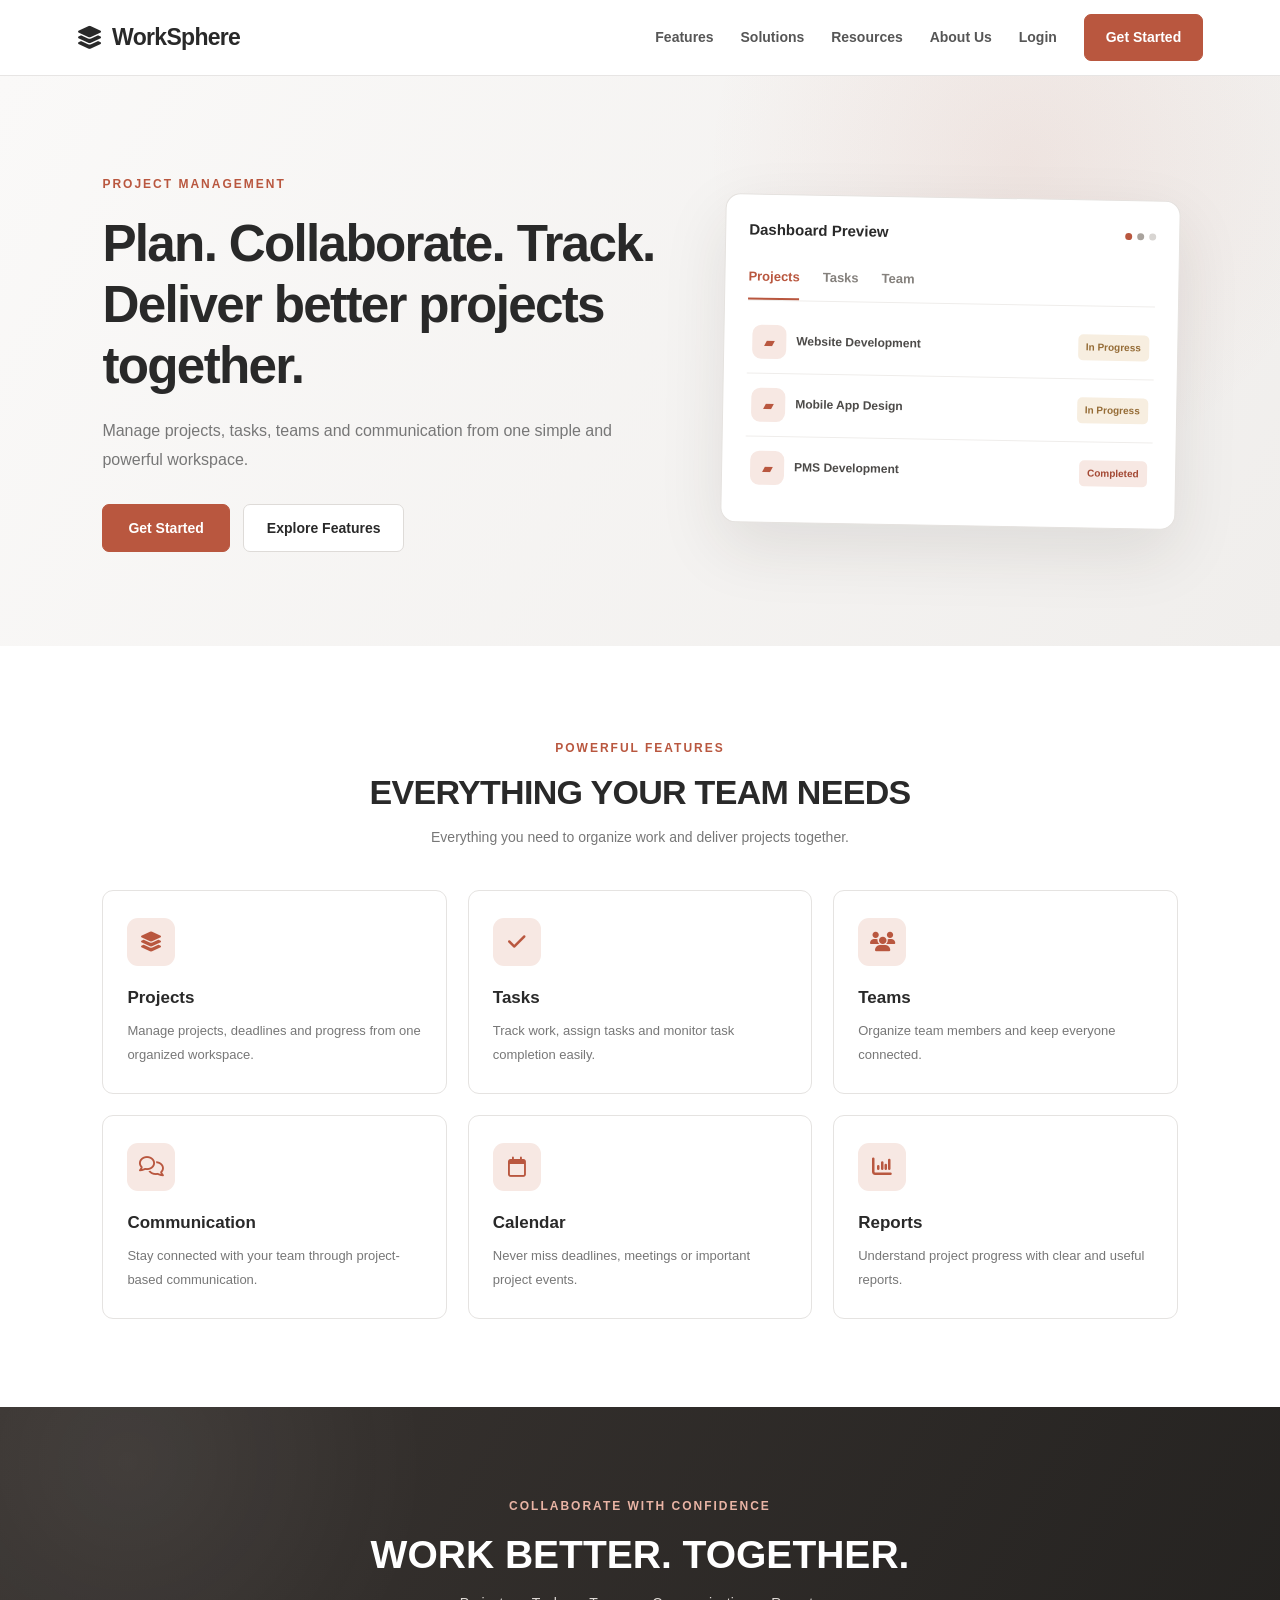
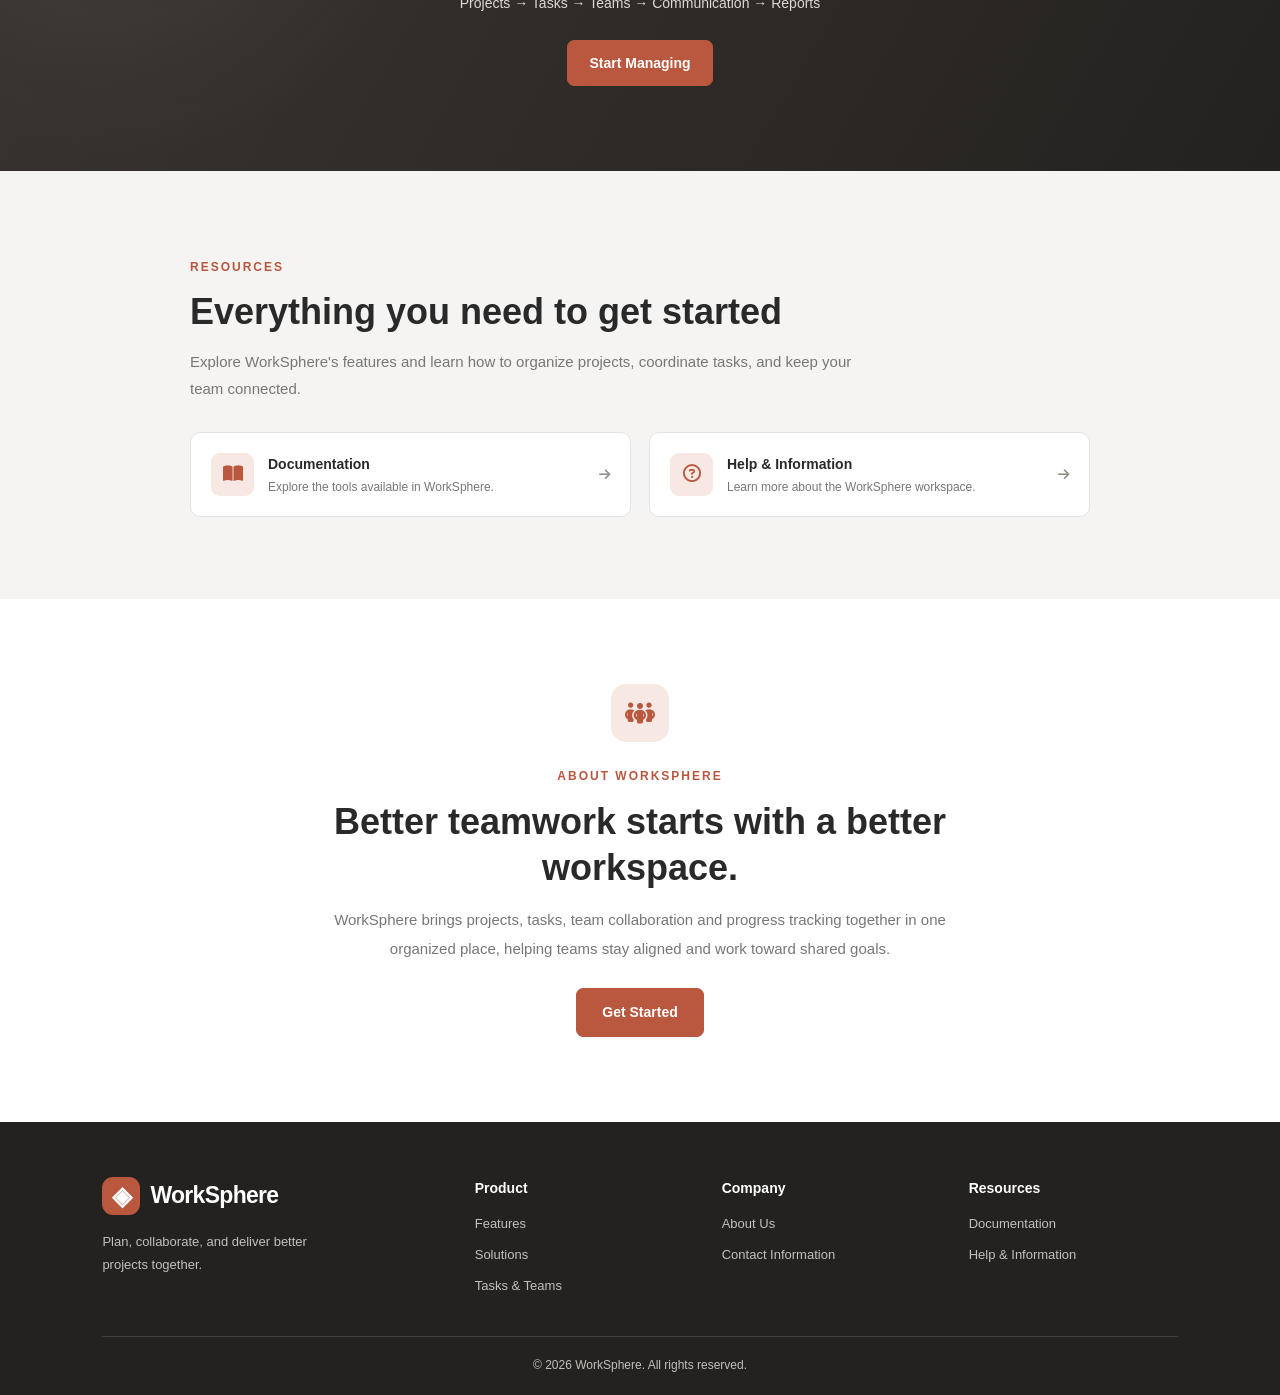
==== commit d2ac38ff: "changed styling" ====
--- a/HTML/index.html
+++ b/HTML/index.html
@@ -1,3 +1,4 @@
+
 <!DOCTYPE html>
 <html lang="en">
 <head>
@@ -7,21 +8,17 @@
     <title>WorkSphere - Project Management</title>
 
     <link rel="stylesheet" href="../CSS/style.css">
-
     <link rel="stylesheet"
           href="https://cdnjs.cloudflare.com/ajax/libs/font-awesome/6.5.2/css/all.min.css">
 </head>
 
 <body>
-
-    <!-- ================= NAVBAR ================= -->
-
+    <!-- NAVBAR -->
     <header class="navbar">
-
-        <div class="logo">
-            <span class="logo-icon">◈</span>
+        <a href="landing.html" class="logo">
+            <i class="fa-solid fa-layer-group"></i>
             <span>WorkSphere</span>
-        </div>
+        </a>
 
         <nav class="nav-links">
             <a href="#features">Features</a>
@@ -29,26 +26,20 @@
             <a href="#resources">Resources</a>
             <a href="#about">About Us</a>
             <a href="login.html">Login</a>
-
-            <a href="signup.html" class="nav-button">
-                Get Started
-            </a>
+            <a href="signup.html" class="nav-button">Get Started</a>
         </nav>
 
+        <button class="mobile-menu-btn" id="mobileMenuBtn"
+                aria-label="Toggle navigation" aria-expanded="false">
+            <i class="fa-solid fa-bars"></i>
+        </button>
     </header>
 
-
-    <!-- ================= HERO SECTION ================= -->
-
     <main>
-
-        <section class="hero">
-
+        <!-- HERO SECTION -->
+        <section class="hero" id="home">
             <div class="hero-content">
-
-                <span class="hero-label">
-                    PROJECT MANAGEMENT
-                </span>
+                <span class="hero-label">PROJECT MANAGEMENT</span>
 
                 <h1>
                     Plan. Collaborate. Track.<br>
@@ -61,283 +52,177 @@
                 </p>
 
                 <div class="hero-buttons">
-
-                    <a href="signup.html" class="primary-btn">
-                        Get Started
-                    </a>
-
-                    <a href="#features" class="secondary-btn">
-                        Explore Features
-                    </a>
-
-                </div>
-
-            </div>
-
+                    <a href="signup.html" class="primary-btn">Get Started</a>
+                    <a href="#features" class="secondary-btn">Explore Features</a>
+                </div>
+            </div>
 
             <!-- Dashboard Preview -->
-
             <div class="dashboard-preview">
-
                 <div class="preview-header">
                     <span class="preview-title">Dashboard Preview</span>
-
-                    <div class="preview-dots">
-                        <span></span>
-                        <span></span>
-                        <span></span>
-                    </div>
+                    <div class="preview-dots"><span></span><span></span><span></span></div>
                 </div>
 
                 <div class="preview-tabs">
-                    <span class="active">Projects</span>
-                    <span>Tasks</span>
-                    <span>Team</span>
+                    <button class="active" type="button">Projects</button>
+                    <button type="button">Tasks</button>
+                    <button type="button">Team</button>
                 </div>
 
                 <div class="preview-line"></div>
 
                 <div class="project-item">
                     <span class="project-icon">▰</span>
-                    <span>Website Development</span>
+                    <span class="preview-item-name">Website Development</span>
                     <span class="project-status">In Progress</span>
                 </div>
 
                 <div class="project-item">
                     <span class="project-icon">▰</span>
-                    <span>Mobile App Design</span>
+                    <span class="preview-item-name">Mobile App Design</span>
                     <span class="project-status">In Progress</span>
                 </div>
 
                 <div class="project-item">
                     <span class="project-icon">▰</span>
-                    <span>PMS Development</span>
+                    <span class="preview-item-name">PMS Development</span>
                     <span class="project-status">Completed</span>
                 </div>
-
-            </div>
-
-        </section>
-
-
-        <!-- ================= FEATURES ================= -->
-
+            </div>
+        </section>
+
+        <!-- FEATURES -->
         <section class="features-section" id="features">
-
             <div class="section-heading">
-
                 <span>POWERFUL FEATURES</span>
-
-                <h2>
-                    EVERYTHING YOUR TEAM NEEDS
-                </h2>
-
-            </div>
-
+                <h2>EVERYTHING YOUR TEAM NEEDS</h2>
+                <p>Everything you need to organize work and deliver projects together.</p>
+            </div>
 
             <div class="features-grid">
-
-                <!-- Projects -->
-
-                <div class="feature-card">
-
-                    <div class="feature-icon">
-                        <i class="fa-solid fa-layer-group"></i>
-                    </div>
-
+                <article class="feature-card">
+                    <div class="feature-icon"><i class="fa-solid fa-layer-group"></i></div>
                     <h3>Projects</h3>
-
-                    <p>
-                        Manage projects, deadlines and progress
-                        from one organized workspace.
-                    </p>
-
-                </div>
-
-
-                <!-- Tasks -->
-
-                <div class="feature-card">
-
-                    <div class="feature-icon">
-                        <i class="fa-solid fa-check"></i>
-                    </div>
-
+                    <p>Manage projects, deadlines and progress from one organized workspace.</p>
+                </article>
+
+                <article class="feature-card">
+                    <div class="feature-icon"><i class="fa-solid fa-check"></i></div>
                     <h3>Tasks</h3>
-
-                    <p>
-                        Track work, assign tasks and monitor
-                        task completion easily.
-                    </p>
-
-                </div>
-
-
-                <!-- Teams -->
-
-                <div class="feature-card">
-
-                    <div class="feature-icon">
-                        <i class="fa-solid fa-users"></i>
-                    </div>
-
+                    <p>Track work, assign tasks and monitor task completion easily.</p>
+                </article>
+
+                <article class="feature-card">
+                    <div class="feature-icon"><i class="fa-solid fa-users"></i></div>
                     <h3>Teams</h3>
-
-                    <p>
-                        Organize team members and keep
-                        everyone connected.
-                    </p>
-
-                </div>
-
-
-                <!-- Communication -->
-
-                <div class="feature-card">
-
-                    <div class="feature-icon">
-                        <i class="fa-regular fa-comments"></i>
-                    </div>
-
+                    <p>Organize team members and keep everyone connected.</p>
+                </article>
+
+                <article class="feature-card">
+                    <div class="feature-icon"><i class="fa-regular fa-comments"></i></div>
                     <h3>Communication</h3>
-
-                    <p>
-                        Stay connected with your team through
-                        project-based communication.
-                    </p>
-
-                </div>
-
-
-                <!-- Calendar -->
-
-                <div class="feature-card">
-
-                    <div class="feature-icon">
-                        <i class="fa-regular fa-calendar"></i>
-                    </div>
-
+                    <p>Stay connected with your team through project-based communication.</p>
+                </article>
+
+                <article class="feature-card">
+                    <div class="feature-icon"><i class="fa-regular fa-calendar"></i></div>
                     <h3>Calendar</h3>
-
-                    <p>
-                        Never miss deadlines, meetings or
-                        important project events.
-                    </p>
-
-                </div>
-
-
-                <!-- Reports -->
-
-                <div class="feature-card">
-
-                    <div class="feature-icon">
-                        <i class="fa-solid fa-chart-column"></i>
-                    </div>
-
+                    <p>Never miss deadlines, meetings or important project events.</p>
+                </article>
+
+                <article class="feature-card">
+                    <div class="feature-icon"><i class="fa-solid fa-chart-column"></i></div>
                     <h3>Reports</h3>
-
-                    <p>
-                        Understand project progress with
-                        clear and useful reports.
-                    </p>
-
-                </div>
-
-            </div>
-
-        </section>
-
-
-        <!-- ================= CTA ================= -->
-
+                    <p>Understand project progress with clear and useful reports.</p>
+                </article>
+            </div>
+        </section>
+
+        <!-- SOLUTIONS -->
         <section class="cta-section" id="solutions">
-
             <div class="cta-content">
-
                 <span>COLLABORATE WITH CONFIDENCE</span>
-
-                <h2>
-                    WORK BETTER. TOGETHER.
-                </h2>
-
+                <h2>WORK BETTER. TOGETHER.</h2>
+                <p>Projects → Tasks → Teams → Communication → Reports</p>
+                <a href="signup.html" class="cta-button">Start Managing</a>
+            </div>
+        </section>
+
+        <!-- RESOURCES -->
+        <section class="resources-section" id="resources">
+            <div class="resources-content">
+                <span class="section-eyebrow">RESOURCES</span>
+                <h2>Everything you need to get started</h2>
+                <p>Explore WorkSphere's features and learn how to organize projects, coordinate tasks, and keep your team connected.</p>
+
+                <div class="resource-links">
+                    <a href="#features">
+                        <i class="fa-solid fa-book-open"></i>
+                        <span><strong>Documentation</strong><small>Explore the tools available in WorkSphere.</small></span>
+                        <i class="fa-solid fa-arrow-right"></i>
+                    </a>
+                    <a href="#about">
+                        <i class="fa-regular fa-circle-question"></i>
+                        <span><strong>Help & Information</strong><small>Learn more about the WorkSphere workspace.</small></span>
+                        <i class="fa-solid fa-arrow-right"></i>
+                    </a>
+                </div>
+            </div>
+        </section>
+
+        <!-- ABOUT US -->
+        <section class="about-section" id="about">
+            <div class="about-content">
+                <div class="about-icon"><i class="fa-solid fa-people-group"></i></div>
+                <span class="section-eyebrow">ABOUT WORKSPHERE</span>
+                <h2>Better teamwork starts with a better workspace.</h2>
                 <p>
-                    Projects → Tasks → Teams → Communication → Reports
+                    WorkSphere brings projects, tasks, team collaboration and
+                    progress tracking together in one organized place, helping
+                    teams stay aligned and work toward shared goals.
                 </p>
-
-                <a href="signup.html" class="cta-button">
-                    Start Managing
-                </a>
-
-            </div>
-
-        </section>
-
+                <a href="signup.html" class="primary-btn">Get Started</a>
+            </div>
+        </section>
     </main>
 
-
-    <!-- ================= FOOTER ================= -->
-
-    <footer class="footer" id="about">
-
+    <!-- FOOTER -->
+    <footer class="footer">
         <div class="footer-top">
-
             <div class="footer-brand">
-
-                <div class="logo">
+                <a href="#home" class="logo">
                     <span class="logo-icon">◈</span>
                     <span>WorkSphere</span>
-                </div>
-
-            </div>
-
+                </a>
+                <p>Plan, collaborate, and deliver better projects together.</p>
+            </div>
 
             <div class="footer-column">
-
                 <h4>Product</h4>
-
                 <a href="#features">Features</a>
-                <a href="#solutions">Projects</a>
-                <a href="#features">Tasks</a>
-                <a href="#features">Teams</a>
-
-            </div>
-
+                <a href="#solutions">Solutions</a>
+                <a href="#features">Tasks & Teams</a>
+            </div>
 
             <div class="footer-column">
-
                 <h4>Company</h4>
-
-                <a href="#about">About</a>
-                <a href="#about">Contact</a>
-
-            </div>
-
-
-            <div class="footer-column" id="resources">
-
+                <a href="#about">About Us</a>
+                <a href="#about">Contact Information</a>
+            </div>
+
+            <div class="footer-column">
                 <h4>Resources</h4>
-
-                <a href="#features">Documentation</a>
-                <a href="#features">Help</a>
-
-            </div>
-
+                <a href="#resources">Documentation</a>
+                <a href="#resources">Help & Information</a>
+            </div>
         </div>
 
-
         <div class="footer-bottom">
-
-            <p>
-                © 2026 WorkSphere
-            </p>
-
+            <p>© 2026 WorkSphere. All rights reserved.</p>
         </div>
-
     </footer>
 
-
     <script src="../JAVASCRIPT/script.js"></script>
-
 </body>
-</html>+</html>
--- a/CSS/style.css
+++ b/CSS/style.css
@@ -1,6 +1,15 @@
-/* =========================================
-   WORKSPHERE LANDING PAGE
-========================================= */
+/* ================= GLOBAL ================= */
+:root {
+    --navy: #292929;
+    --navy-dark: #202020;
+    --green: #b9573f;
+    --green-dark: #a34833;
+    --background: #f7f7f6;
+    --text: #343434;
+    --muted: #777777;
+    --border: #e5e3e1;
+    --white: #ffffff;
+}
 
 * {
     margin: 0;
@@ -10,395 +19,235 @@
 
 html {
     scroll-behavior: smooth;
+    scroll-padding-top: 95px;
 }
 
 body {
-    font-family: Arial, Helvetica, sans-serif;
-    background: #f5f9fc;
-    color: #243b64;
-    overflow-x: hidden;
-}
-
-    background: #faf8f4;
-
-
-/* =========================================
-   NAVBAR
-========================================= */
-
+    font-family: "Segoe UI", Arial, sans-serif;
+    background: var(--background);
+    color: var(--text);
+    line-height: 1.6;
+}
+
+a {
+    color: inherit;
+    text-decoration: none;
+}
+
+button,
+input {
+    font: inherit;
+}
+
+button,
+a {
+    -webkit-tap-highlight-color: transparent;
+}
+
+section {
+    scroll-margin-top: 90px;
+}
+
+/* ================= NAVBAR ================= */
 .navbar {
-    height: 72px;
     width: 100%;
-
+    min-height: 76px;
+    padding: 14px 6%;
     display: flex;
     align-items: center;
     justify-content: space-between;
-
-    padding: 0 7%;
-
-    background: rgba(255, 255, 255, 0.96);
-    border-bottom: 1px solid #e6edf3;
-
+    gap: 30px;
     position: sticky;
     top: 0;
     z-index: 1000;
-
-    backdrop-filter: blur(12px);
+    background: rgba(255, 255, 255, 0.97);
+    border-bottom: 1px solid rgba(229, 227, 225, 0.9);
+    backdrop-filter: blur(14px);
 }
 
 .logo {
-    display: flex;
-    align-items: center;
-    gap: 9px;
-
-    font-size: 20px;
-    font-weight: 700;
-
-    color: #243b64;
-}
-
-.logo-icon {
-    display: flex;
-    align-items: center;
-    justify-content: center;
-
-    width: 30px;
-    height: 30px;
-
-    background: #e9f8f3;
-    color: #08a978;
-
-    border-radius: 8px;
-
-    background: #faf8f4;
-}
-
-.nav-links {
-    display: flex;
-    align-items: center;
-    gap: 30px;
-
-    font-size: 13px;
-    color: #60718a;
-}
-
-.nav-links a {
-    position: relative;
-    transition: 0.25s ease;
-}
-
-.nav-links a:not(.nav-button)::after {
-    content: "";
-
-    position: absolute;
-    left: 0;
-    bottom: -7px;
-
-    width: 0;
-    height: 2px;
-
-    background: #08a978;
-
-    transition: 0.25s ease;
-}
-
-.nav-links a:not(.nav-button):hover {
-    color: #243b64;
-}
-
-.nav-links a:not(.nav-button):hover::after {
-    width: 100%;
-}
-
-.nav-button {
-    padding: 11px 19px;
-
-    color: #ffffff !important;
-    background: #08a978;
-
-    border-radius: 7px;
-
-    font-weight: 600;
-
-    box-shadow: 0 5px 15px rgba(8, 169, 120, 0.20);
-
-    transition: 0.25s ease;
-}
-
-.nav-button:hover {
-    background: #078e67;
-
-    transform: translateY(-2px);
-
-    box-shadow: 0 8px 20px rgba(8, 169, 120, 0.28);
-}
-
-
-/* =========================================
-   HERO
-========================================= */
-
-.hero {
-    min-height: 720px;
-
-    position: relative;
-
-    display: flex;
-    flex-direction: column;
-    align-items: center;
-
-    padding: 95px 7% 90px;
-
-    text-align: center;
-
-    background:
-        radial-gradient(
-            circle at 50% 10%,
-            rgba(8, 169, 120, 0.10),
-            transparent 32%
-        ),
-        linear-gradient(
-            180deg,
-            #ffffff 0%,
-            #f5f9fc 100%
-        );
-
-    overflow: hidden;
-}
-
-
-/* Decorative background circles */
-
-.hero::before {
-    content: "";
-
-    position: absolute;
-
-    width: 420px;
-    height: 420px;
-
-    border: 1px solid rgba(8, 169, 120, 0.08);
-
-    border-radius: 50%;
-
-    left: -180px;
-    top: 80px;
-}
-
-.hero::after {
-    content: "";
-
-    position: absolute;
-
-    width: 350px;
-    height: 350px;
-
-    border: 1px solid rgba(36, 59, 100, 0.06);
-
-    border-radius: 50%;
-
-    right: -150px;
-    top: 180px;
-}
-
-
-/* =========================================
-   HERO CONTENT
-========================================= */
-
-.hero-content {
-    position: relative;
-    z-index: 2;
-
-    max-width: 900px;
-}
-
-.hero-label {
     display: inline-flex;
     align-items: center;
-    gap: 7px;
-
-    padding: 7px 13px;
-
-    background: #e9f8f3;
-
-    border: 1px solid #d1eee3;
-
-    border-radius: 30px;
-
-    color: #08a978;
-
-    font-size: 10px;
+    gap: 10px;
+    flex-shrink: 0;
+    color: var(--navy);
+    font-size: 23px;
+    font-weight: 750;
+    letter-spacing: -0.7px;
+}
+
+/* Logo shape and design kept the same */
+.logo-icon {
+    display: grid;
+    place-items: center;
+    width: 38px;
+    height: 38px;
+    border-radius: 11px;
+    background: var(--green);
+    color: var(--white);
+    font-size: 26px;
+    line-height: 1;
+}
+
+.nav-links {
+    margin-left: auto;
+    display: flex;
+    justify-content: flex-end;
+    align-items: center;
+    gap: clamp(15px, 2.1vw, 30px);
+}
+
+.nav-links > a:not(.nav-button) {
+    color: #565656;
+    font-size: 14px;
+    font-weight: 600;
+    white-space: nowrap;
+    transition: color 0.2s ease;
+}
+
+.nav-links > a:not(.nav-button):hover,
+.nav-links > a.active {
+    color: var(--green);
+}
+
+.nav-button,
+.primary-btn,
+.cta-button {
+    display: inline-flex;
+    justify-content: center;
+    align-items: center;
+    min-height: 44px;
+    padding: 11px 21px;
+    border: 1px solid var(--green);
+    border-radius: 7px;
+    background: var(--green);
+    color: var(--white);
+    font-size: 14px;
     font-weight: 700;
-
-    letter-spacing: 1.7px;
-
-    margin-bottom: 20px;
-}
-
-.hero-label::before {
-    content: "";
-
-    width: 6px;
-    height: 6px;
-
-    background: #08a978;
-
-    border-radius: 50%;
+    transition: background 0.2s ease, transform 0.2s ease,
+                box-shadow 0.2s ease;
+}
+
+.nav-button:hover,
+.primary-btn:hover,
+.cta-button:hover {
+    background: var(--green-dark);
+    border-color: var(--green-dark);
+    transform: translateY(-2px);
+    box-shadow: 0 7px 18px rgba(185, 87, 63, 0.18);
+}
+
+.mobile-menu-btn {
+    display: none;
+    width: 42px;
+    height: 42px;
+    border: 1px solid var(--border);
+    border-radius: 8px;
+    background: var(--white);
+    color: var(--navy);
+    cursor: pointer;
+    font-size: 18px;
+}
+
+/* ================= HERO ================= */
+.hero {
+    min-height: 570px;
+    padding: 85px 8%;
+    display: grid;
+    grid-template-columns: minmax(0, 1.1fr) minmax(340px, 0.9fr);
+    align-items: center;
+    gap: 65px;
+    overflow: hidden;
+    background:
+        radial-gradient(circle at 80% 15%, rgba(185, 87, 63, 0.09), transparent 28%),
+        linear-gradient(120deg, #faf9f8 0%, #f0eeec 100%);
+}
+
+.hero-content {
+    max-width: 650px;
+}
+
+.hero-label,
+.section-eyebrow {
+    display: inline-block;
+    color: var(--green);
+    font-size: 12px;
+    font-weight: 800;
+    letter-spacing: 2px;
 }
 
 .hero h1 {
-    color: #243b64;
-
-    font-size: 52px;
-    line-height: 1.14;
-
-    font-weight: 700;
-
-    letter-spacing: -1.5px;
-
-    margin-bottom: 22px;
-}
-
-.hero p {
-    max-width: 650px;
-
-    margin: auto;
-
-    color: #718096;
-
-    font-size: 15px;
-    line-height: 1.8;
-}
-
-
-/* =========================================
-   HERO BUTTONS
-========================================= */
+    margin: 19px 0;
+    color: var(--navy);
+    font-size: clamp(34px, 4vw, 52px);
+    font-weight: 780;
+    line-height: 1.19;
+    letter-spacing: -1.7px;
+}
+
+.hero-content > p {
+    max-width: 520px;
+    color: var(--muted);
+    font-size: 16px;
+    line-height: 1.85;
+}
 
 .hero-buttons {
-    display: flex;
-    justify-content: center;
-
+    margin-top: 29px;
+    display: flex;
+    flex-wrap: wrap;
     gap: 13px;
-
-    margin-top: 32px;
-}
-
-.primary-btn,
+}
+
+.primary-btn {
+    min-height: 48px;
+    padding: 12px 25px;
+}
+
 .secondary-btn {
     display: inline-flex;
     align-items: center;
     justify-content: center;
-
-    min-width: 145px;
-
-    padding: 13px 23px;
-
+    min-height: 48px;
+    padding: 12px 23px;
+    border: 1px solid #dedbd8;
     border-radius: 7px;
-
-    font-size: 13px;
-    font-weight: 600;
-
-    transition: 0.25s ease;
-}
-
-.primary-btn {
-    color: #ffffff;
-
-    background: #08a978;
-
-    box-shadow: 0 8px 22px rgba(8, 169, 120, 0.20);
-}
-
-.primary-btn:hover {
-    background: #078e67;
-
-    transform: translateY(-3px);
-
-    box-shadow: 0 12px 25px rgba(8, 169, 120, 0.28);
-}
-
-.secondary-btn {
-    color: #243b64;
-
-    background: #ffffff;
-
-    border: 1px solid #dbe5ed;
+    background: var(--white);
+    color: var(--navy);
+    font-size: 14px;
+    font-weight: 700;
+    transition: border-color 0.2s ease, background 0.2s ease;
 }
 
 .secondary-btn:hover {
-    color: #08a978;
-
-    border-color: #08a978;
-
-    transform: translateY(-3px);
-
-    box-shadow: 0 8px 20px rgba(36, 59, 100, 0.08);
-}
-
-
-/* =========================================
-   DASHBOARD PREVIEW
-========================================= */
-
+    border-color: var(--green);
+    background: #fbf1ee;
+}
+
+/* ================= DASHBOARD PREVIEW ================= */
 .dashboard-preview {
-    position: relative;
-    z-index: 2;
-
-    width: 780px;
-    max-width: 100%;
-
-    margin-top: 60px;
-
-    background: #ffffff;
-
-    border: 1px solid #dce6ef;
-
-    border-radius: 13px;
-
-    text-align: left;
-
-    overflow: hidden;
-
-    box-shadow:
-        0 25px 60px rgba(36, 59, 100, 0.12),
-        0 5px 15px rgba(36, 59, 100, 0.05);
-
-    transform: perspective(1000px) rotateX(1deg);
-
-    transition: 0.3s ease;
-}
-
-.dashboard-preview:hover {
-    transform: perspective(1000px) rotateX(0deg) translateY(-5px);
-
-    box-shadow:
-        0 30px 70px rgba(36, 59, 100, 0.15);
-}
-
-
-/* Browser top */
+    width: 100%;
+    max-width: 470px;
+    justify-self: end;
+    padding: 23px;
+    border: 1px solid #e5e2df;
+    border-radius: 15px;
+    background: var(--white);
+    box-shadow: 0 24px 65px rgba(45, 38, 34, 0.10);
+    transform: rotate(1deg);
+}
 
 .preview-header {
-    height: 50px;
-
     display: flex;
     align-items: center;
     justify-content: space-between;
-
-    padding: 0 19px;
-
-    background: #f8fafc;
-
-    border-bottom: 1px solid #e7edf2;
+    gap: 10px;
 }
 
 .preview-title {
-    font-size: 12px;
-    font-weight: 700;
-
-    color: #243b64;
+    color: var(--navy);
+    font-size: 15px;
+    font-weight: 750;
 }
 
 .preview-dots {
@@ -409,659 +258,144 @@
 .preview-dots span {
     width: 7px;
     height: 7px;
-
     border-radius: 50%;
-
-    background: #c9d4df;
-}
-
-
-/* Tabs */
+    background: #d8d5d2;
+}
+
+.preview-dots span:first-child {
+    background: #b9573f;
+}
+
+.preview-dots span:nth-child(2) {
+    background: #a9a39d;
+}
 
 .preview-tabs {
     display: flex;
-
-    gap: 30px;
-
-    padding: 17px 23px 0;
-
-    font-size: 12px;
-
-    color: #8997a8;
-}
-
-.preview-tabs span {
-    position: relative;
-
-    padding-bottom: 12px;
-}
-
-.preview-tabs .active {
-    color: #08a978;
-    font-weight: 600;
-}
-
-.preview-tabs .active::after {
-    content: "";
-
-    position: absolute;
-
-    left: 0;
-    bottom: 0;
-
-    width: 100%;
-    height: 2px;
-
-    background: #08a978;
-
-    border-radius: 5px;
+    gap: 23px;
+    margin-top: 25px;
+}
+
+.preview-tabs button {
+    padding: 0 0 10px;
+    border: 0;
+    border-bottom: 2px solid transparent;
+    background: transparent;
+    color: #85817d;
+    font-size: 13px;
+    font-weight: 650;
+    cursor: pointer;
+}
+
+.preview-tabs button.active {
+    color: var(--green);
+    border-bottom-color: var(--green);
 }
 
 .preview-line {
     height: 1px;
-
-    margin: 0 23px;
-
-    background: #e7edf2;
-}
-
-
-/* Project rows */
+    margin-bottom: 10px;
+    background: #efedeb;
+}
 
 .project-item {
+    min-width: 0;
     display: flex;
     align-items: center;
-
-    gap: 11px;
-
-    padding: 17px 23px;
-
-    border-bottom: 1px solid #edf2f6;
-
+    gap: 10px;
+    padding: 14px 5px;
+    border-bottom: 1px solid #efedeb;
+}
+
+.project-item:last-child {
+    border-bottom: 0;
+}
+
+.project-icon {
+    display: grid;
+    place-items: center;
+    width: 34px;
+    height: 34px;
+    flex-shrink: 0;
+    border-radius: 9px;
+    background: #f7e8e3;
+    color: var(--green);
+    font-size: 14px;
+}
+
+.preview-item-name {
+    min-width: 0;
+    flex: 1;
+    color: #4c4a48;
     font-size: 12px;
-
-    color: #40536e;
-
-    transition: 0.2s ease;
-}
-
-.project-item:hover {
-    background: #f8fcfa;
-}
-
-.project-icon {
-    width: 25px;
-    height: 25px;
-
-    display: flex;
-    align-items: center;
-    justify-content: center;
-
-    background: #eaf8f3;
-
-    border-radius: 6px;
-
-    color: #08a978;
-
-    font-size: 11px;
+    font-weight: 650;
 }
 
 .project-status {
-    margin-left: auto;
-
-    padding: 5px 10px;
-
-    border-radius: 20px;
-
-    background: #eaf8f3;
-
-    color: #08a978;
-
-    font-size: 9px;
-
-    font-weight: 600;
-}
-
-
-/* =========================================
-   FEATURES
-========================================= */
-
+    flex-shrink: 0;
+    padding: 5px 8px;
+    border-radius: 5px;
+    background: #f7eee0;
+    color: #956c36;
+    font-size: 10px;
+    font-weight: 700;
+}
+
+.project-item:last-child .project-status {
+    background: #f7e8e3;
+    color: #a34833;
+}
+
+/* ================= FEATURES ================= */
 .features-section {
-    position: relative;
-
-    padding: 100px 7%;
-
-    background: #ffffff;
+    padding: 88px 8%;
+    background: var(--white);
 }
 
 .section-heading {
+    max-width: 650px;
+    margin: 0 auto 42px;
     text-align: center;
-
-    margin-bottom: 52px;
-}
-
-.section-heading span {
-    color: #08a978;
-
-    font-size: 10px;
-
-    font-weight: 700;
-
+}
+
+.section-heading > span {
+    color: var(--green);
+    font-size: 12px;
+    font-weight: 800;
     letter-spacing: 2px;
 }
 
 .section-heading h2 {
-    color: #243b64;
-
-    font-size: 30px;
-
-    margin-top: 9px;
-}
-
-
-/* =========================================
-   FEATURE GRID
-========================================= */
+    margin-top: 10px;
+    color: var(--navy);
+    font-size: clamp(25px, 3vw, 34px);
+    line-height: 1.3;
+    letter-spacing: -0.7px;
+}
+
+.section-heading > p {
+    margin-top: 12px;
+    color: var(--muted);
+    font-size: 14px;
+}
 
 .features-grid {
-    max-width: 1080px;
-
-    margin: auto;
-
     display: grid;
-
-    grid-template-columns: repeat(3, 1fr);
-
-    gap: 20px;
+    grid-template-columns: repeat(3, minmax(0, 1fr));
+    gap: 21px;
+    max-width: 1200px;
+    margin: 0 auto;
 }
 
 .feature-card {
-    position: relative;
-
-    padding: 30px 27px;
-
-    min-height: 210px;
-
-    background: #ffffff;
-
-    border: 1px solid #e3eaf0;
-
+    padding: 27px 24px;
+    border: 1px solid var(--border);
     border-radius: 11px;
-
-    overflow: hidden;
-
-    transition: 0.3s ease;
-}
-
-.feature-card::before {
-    content: "";
-
-    position: absolute;
-
-    left: 0;
-    top: 0;
-
-    width: 100%;
-    height: 3px;
-
-    background: #08a978;
-
-    transform: scaleX(0);
-
-    transform-origin: left;
-
-    transition: 0.3s ease;
-}
-
-.feature-card:hover {
-    transform: translateY(-7px);
-
-    border-color: #cfe5dc;
-
-    box-shadow: 0 15px 35px rgba(36, 59, 100, 0.09);
-}
-
-.feature-card:hover::before {
-    transform: scaleX(1);
-}
-
-
-/* Feature icon */
-
-.feature-icon {
-    width: 45px;
-    height: 45px;
-
-    display: flex;
-    align-items: center;
-    justify-content: center;
-
-    margin-bottom: 20px;
-
-    border-radius: 9px;
-
-    background: #eaf8f3;
-
-    color: #08a978;
-
-    font-size: 17px;
-
-    transition: 0.3s ease;
-}
-
-.feature-card:hover .feature-icon {
-    background: #08a978;
-
-    color: #ffffff;
-
-    transform: scale(1.05);
-}
-
-.feature-card h3 {
-    color: #243b64;
-
-    font-size: 15px;
-
-    margin-bottom: 8px;
-}
-
-.feature-card p {
-    color: #7b8a9d;
-
-    font-size: 12px;
-
-    line-height: 1.75;
-}
-
-
-/* =========================================
-   CTA
-========================================= */
-
-.cta-section {
-    position: relative;
-
-    padding: 100px 7%;
-
-    text-align: center;
-
-    background:
-        radial-gradient(
-            circle at 50% 100%,
-            rgba(8, 169, 120, 0.12),
-            transparent 40%
-        ),
-        #f5f9fc;
-
-    overflow: hidden;
-}
-
-.cta-section::before {
-    content: "";
-
-    position: absolute;
-
-    width: 250px;
-    height: 250px;
-
-    border: 1px solid rgba(8, 169, 120, 0.10);
-
-    border-radius: 50%;
-
-    left: -100px;
-    top: 30px;
-}
-
-.cta-section::after {
-    content: "";
-
-    position: absolute;
-
-    width: 200px;
-    height: 200px;
-
-    border: 1px solid rgba(36, 59, 100, 0.07);
-
-    border-radius: 50%;
-
-    right: -70px;
-    bottom: 10px;
-}
-
-.cta-content {
-    position: relative;
-    z-index: 2;
-
-    max-width: 750px;
-
-    margin: auto;
-}
-
-.cta-content span {
-    color: #08a978;
-
-    font-size: 10px;
-
-    font-weight: 700;
-
-    letter-spacing: 2px;
-}
-
-.cta-content h2 {
-    color: #243b64;
-
-    font-size: 35px;
-
-    margin: 10px 0;
-}
-
-.cta-content p {
-    color: #7b8a9d;
-
-    font-size: 13px;
-
-    margin-bottom: 28px;
-}
-
-.cta-button {
-    display: inline-flex;
-    align-items: center;
-    justify-content: center;
-
-    padding: 13px 26px;
-
-    background: #08a978;
-
-    color: #ffffff;
-
-    border-radius: 7px;
-
-    font-size: 13px;
-    font-weight: 600;
-
-    box-shadow: 0 8px 22px rgba(8, 169, 120, 0.20);
-
-    transition: 0.25s ease;
-}
-
-.cta-button:hover {
-    background: #078e67;
-
-    transform: translateY(-3px);
-
-    box-shadow: 0 12px 28px rgba(8, 169, 120, 0.28);
-}
-
-
-/* =========================================
-   FOOTER
-========================================= */
-
-.footer {
-    background: #243b64;
-
-    color: #ffffff;
-
-    padding: 60px 7% 22px;
-}
-
-.footer-top {
-    max-width: 1100px;
-
-    margin: auto;
-
-    display: grid;
-
-    grid-template-columns: 2fr 1fr 1fr 1fr;
-
-    gap: 45px;
-}
-
-.footer .logo {
-    color: #ffffff;
-}
-
-.footer .logo-icon {
-    background: rgba(8, 169, 120, 0.15);
-
-    color: #08a978;
-}
-
-.footer-column {
-    display: flex;
-    flex-direction: column;
-
-    gap: 9px;
-}
-
-.footer-column h4 {
-    color: #ffffff;
-
-    font-size: 13px;
-
-    margin-bottom: 8px;
-}
-
-.footer-column a {
-    color: #b8c5d5;
-
-    font-size: 11px;
-
-    transition: 0.2s ease;
-}
-
-.footer-column a:hover {
-    color: #ffffff;
-
-    transform: translateX(3px);
-}
-
-.footer-bottom {
-    max-width: 1100px;
-
-    margin: 48px auto 0;
-
-    padding-top: 19px;
-
-    border-top: 1px solid rgba(255, 255, 255, 0.12);
-
-    text-align: center;
-}
-
-.footer-bottom p {
-    color: #aebdd0;
-
-    font-size: 11px;
-}
-
-
-/* =========================================
-   TABLET
-========================================= */
-
-@media (max-width: 900px) {
-
-    .navbar {
-        padding: 0 4%;
-    }
-
-    .nav-links {
-        gap: 16px;
-    }
-
-    .hero h1 {
-        font-size: 42px;
-    }
-
-    .features-grid {
-        grid-template-columns: repeat(2, 1fr);
-    }
-
-    .footer-top {
-        grid-template-columns: repeat(3, 1fr);
-    }
-
-    .footer-brand {
-        grid-column: 1 / -1;
-    }
-}
-
-
-/* =========================================
-   MOBILE
-========================================= */
-
-@media (max-width: 650px) {
-
-    .navbar {
-        height: auto;
-
-        padding: 17px 5%;
-
-        flex-direction: column;
-
-        gap: 17px;
-    }
-
-    .nav-links {
-        justify-content: center;
-
-        flex-wrap: wrap;
-
-        gap: 12px 17px;
-
-        font-size: 11px;
-    }
-
-    .nav-button {
-        padding: 8px 13px;
-    }
-
-    .hero {
-        min-height: auto;
-
-        padding: 65px 5% 70px;
-    }
-
-    .hero h1 {
-        font-size: 31px;
-
-        letter-spacing: -0.7px;
-    }
-
-    .hero p {
-        font-size: 13px;
-    }
-
-    .hero-buttons {
-        flex-direction: column;
-
-        align-items: center;
-
-        margin-top: 25px;
-    }
-
-    .primary-btn,
-    .secondary-btn {
-        width: 200px;
-    }
-
-    .dashboard-preview {
-        margin-top: 45px;
-
-        border-radius: 10px;
-    }
-
-    .project-item {
-        padding: 14px 15px;
-    }
-
-    .project-status {
-        display: none;
-    }
-
-    .features-section {
-        padding: 70px 5%;
-    }
-
-    .section-heading {
-        margin-bottom: 35px;
-    }
-
-    .section-heading h2 {
-        font-size: 24px;
-    }
-
-    .features-grid {
-        grid-template-columns: 1fr;
-    }
-
-    .feature-card {
-        min-height: auto;
-    }
-
-    .cta-section {
-        padding: 75px 5%;
-    }
-
-    .cta-content h2 {
-        font-size: 28px;
-    }
-
-    .footer {
-        padding: 45px 5% 20px;
-    }
-
-    .footer-top {
-        grid-template-columns: 1fr 1fr;
-
-        gap: 30px;
-    }
-
-    .footer-brand {
-        grid-column: 1 / -1;
-    }
-}
-
-
-/* =========================================
-   SMALL MOBILE
-========================================= */
-
-@media (max-width: 400px) {
-
-    .hero h1 {
-        font-size: 27px;
-    }
-
-    .hero-label {
-        font-size: 9px;
-    }
-
-    .preview-tabs {
-        gap: 18px;
-    }
-
-    .footer-top {
-        grid-template-columns: 1fr;
-    }
-}
-
-/* =========================================
-   LANDING.JS FEATURE REVEAL ANIMATION
-========================================= */
-
-/* Feature cards appear when they enter the viewport.
-   JavaScript adds the .visible class using IntersectionObserver. */
-.feature-card {
+    background: var(--white);
     opacity: 0;
-    transform: translateY(18px);
-    transition:
-        opacity 0.5s ease,
-        transform 0.5s ease,
-        border-color 0.3s ease,
-        box-shadow 0.3s ease;
+    transform: translateY(14px);
+    transition: opacity 0.5s ease, transform 0.5s ease,
+                box-shadow 0.25s ease, border-color 0.25s ease;
 }
 
 .feature-card.visible {
@@ -1069,12 +403,445 @@
     transform: translateY(0);
 }
 
-/* Keep hover movement attractive after the reveal animation. */
 .feature-card.visible:hover {
-    transform: translateY(-7px);
-}
-
-/* Respect visitors who prefer reduced motion. */
+    transform: translateY(-5px);
+    border-color: #e5c5bb;
+    box-shadow: 0 14px 30px rgba(45, 38, 34, 0.07);
+}
+
+.feature-icon {
+    display: grid;
+    place-items: center;
+    width: 48px;
+    height: 48px;
+    margin-bottom: 18px;
+    border-radius: 11px;
+    background: #f7e8e3;
+    color: var(--green);
+    font-size: 20px;
+}
+
+.feature-card h3 {
+    margin-bottom: 8px;
+    color: var(--navy);
+    font-size: 17px;
+}
+
+.feature-card p {
+    color: var(--muted);
+    font-size: 13px;
+    line-height: 1.8;
+}
+
+/* ================= SOLUTIONS CTA ================= */
+.cta-section {
+    padding: 85px 8%;
+    background:
+        radial-gradient(circle at 10% 15%, rgba(255, 255, 255, 0.06), transparent 25%),
+        linear-gradient(120deg, #393431, #242220);
+    color: var(--white);
+}
+
+.cta-content {
+    max-width: 780px;
+    margin: 0 auto;
+    text-align: center;
+}
+
+.cta-content > span {
+    color: #e9b4a5;
+    font-size: 12px;
+    font-weight: 800;
+    letter-spacing: 2px;
+}
+
+.cta-content h2 {
+    margin: 12px 0;
+    font-size: clamp(29px, 4vw, 39px);
+    line-height: 1.3;
+}
+
+.cta-content p {
+    margin-bottom: 25px;
+    color: #ded9d5;
+    font-size: 14px;
+}
+
+.cta-button {
+    background: var(--green);
+    color: var(--white);
+}
+
+/* ================= RESOURCES ================= */
+.resources-section {
+    padding: 82px 8%;
+    background: #f5f4f2;
+}
+
+.resources-content {
+    max-width: 900px;
+    margin: 0 auto;
+}
+
+.resources-content h2 {
+    margin-top: 10px;
+    color: var(--navy);
+    font-size: clamp(27px, 3.5vw, 36px);
+    line-height: 1.3;
+}
+
+.resources-content > p {
+    max-width: 680px;
+    margin-top: 12px;
+    color: var(--muted);
+    font-size: 15px;
+    line-height: 1.8;
+}
+
+.resource-links {
+    display: grid;
+    grid-template-columns: repeat(2, minmax(0, 1fr));
+    gap: 18px;
+    margin-top: 30px;
+}
+
+.resource-links > a {
+    display: flex;
+    align-items: center;
+    gap: 14px;
+    min-width: 0;
+    padding: 20px;
+    border: 1px solid var(--border);
+    border-radius: 10px;
+    background: var(--white);
+    transition: border-color 0.2s ease, transform 0.2s ease,
+                box-shadow 0.2s ease;
+}
+
+.resource-links > a:hover {
+    transform: translateY(-3px);
+    border-color: #e5c5bb;
+    box-shadow: 0 10px 25px rgba(45, 38, 34, 0.06);
+}
+
+.resource-links > a > i:first-child {
+    display: grid;
+    place-items: center;
+    width: 43px;
+    height: 43px;
+    flex-shrink: 0;
+    border-radius: 9px;
+    background: #f7e8e3;
+    color: var(--green);
+    font-size: 18px;
+}
+
+.resource-links > a > span {
+    display: flex;
+    flex: 1;
+    flex-direction: column;
+    gap: 3px;
+}
+
+.resource-links strong {
+    color: var(--navy);
+    font-size: 14px;
+}
+
+.resource-links small {
+    color: var(--muted);
+    font-size: 12px;
+    line-height: 1.5;
+}
+
+.resource-links > a > i:last-child {
+    color: #96908b;
+    font-size: 13px;
+}
+
+/* ================= ABOUT US ================= */
+.about-section {
+    padding: 85px 8%;
+    background: var(--white);
+}
+
+.about-content {
+    max-width: 760px;
+    margin: 0 auto;
+    text-align: center;
+}
+
+.about-icon {
+    display: grid;
+    place-items: center;
+    width: 58px;
+    height: 58px;
+    margin: 0 auto 20px;
+    border-radius: 15px;
+    background: #f7e8e3;
+    color: var(--green);
+    font-size: 24px;
+}
+
+.about-content h2 {
+    margin: 11px 0 14px;
+    color: var(--navy);
+    font-size: clamp(27px, 3.5vw, 36px);
+    line-height: 1.3;
+}
+
+.about-content p {
+    max-width: 650px;
+    margin: 0 auto 25px;
+    color: var(--muted);
+    font-size: 15px;
+    line-height: 1.9;
+}
+
+/* ================= FOOTER ================= */
+.footer {
+    padding: 55px 8% 0;
+    background: #242220;
+    color: #e0dcda;
+}
+
+.footer-top {
+    display: grid;
+    grid-template-columns: 1.6fr repeat(3, 1fr);
+    gap: 38px;
+    max-width: 1200px;
+    margin: 0 auto;
+    padding-bottom: 40px;
+}
+
+.footer .logo {
+    color: var(--white);
+}
+
+.footer-brand > p {
+    max-width: 250px;
+    margin-top: 15px;
+    color: #c4bfbb;
+    font-size: 13px;
+    line-height: 1.8;
+}
+
+.footer-column {
+    display: flex;
+    flex-direction: column;
+    align-items: flex-start;
+    gap: 10px;
+}
+
+.footer-column h4 {
+    margin-bottom: 5px;
+    color: var(--white);
+    font-size: 14px;
+}
+
+.footer-column a {
+    color: #c4bfbb;
+    font-size: 13px;
+    transition: color 0.2s ease;
+}
+
+.footer-column a:hover {
+    color: #e9b4a5;
+}
+
+.footer-bottom {
+    max-width: 1200px;
+    margin: 0 auto;
+    padding: 19px 0;
+    border-top: 1px solid rgba(255, 255, 255, 0.13);
+    text-align: center;
+}
+
+.footer-bottom p {
+    color: #c4bfbb;
+    font-size: 12px;
+}
+
+/* ================= RESPONSIVE ================= */
+@media (max-width: 1000px) {
+    .navbar {
+        padding-inline: 4%;
+    }
+
+    .nav-links {
+        gap: 15px;
+    }
+
+    .hero {
+        padding-inline: 6%;
+        gap: 35px;
+    }
+
+    .features-section,
+    .resources-section,
+    .about-section,
+    .cta-section {
+        padding-inline: 6%;
+    }
+
+    .features-grid {
+        gap: 15px;
+    }
+
+    .footer {
+        padding-inline: 6%;
+    }
+}
+
+@media (max-width: 780px) {
+    .navbar {
+        min-height: 70px;
+    }
+
+    .mobile-menu-btn {
+        display: inline-grid;
+        place-items: center;
+        margin-left: auto;
+    }
+
+    .nav-links {
+        display: none;
+        position: absolute;
+        top: calc(100% + 1px);
+        left: 0;
+        right: 0;
+        margin: 0;
+        padding: 18px 5% 22px;
+        flex-direction: column;
+        align-items: stretch;
+        gap: 0;
+        background: var(--white);
+        border-bottom: 1px solid var(--border);
+        box-shadow: 0 15px 25px rgba(45, 38, 34, 0.08);
+    }
+
+    .nav-links.open {
+        display: flex;
+    }
+
+    .nav-links > a:not(.nav-button) {
+        padding: 12px 3px;
+    }
+
+    .nav-links .nav-button {
+        margin-top: 10px;
+    }
+
+    .hero {
+        grid-template-columns: 1fr;
+        padding: 65px 7%;
+    }
+
+    .hero-content {
+        max-width: 700px;
+    }
+
+    .dashboard-preview {
+        justify-self: center;
+        max-width: 560px;
+        transform: none;
+    }
+
+    .features-grid {
+        grid-template-columns: repeat(2, minmax(0, 1fr));
+    }
+
+    .footer-top {
+        grid-template-columns: repeat(2, minmax(0, 1fr));
+    }
+
+    .footer-brand {
+        grid-column: 1 / -1;
+    }
+}
+
+@media (max-width: 520px) {
+    .logo {
+        font-size: 21px;
+    }
+
+    .logo-icon {
+        width: 35px;
+        height: 35px;
+        font-size: 23px;
+    }
+
+    .hero {
+        padding: 52px 5%;
+    }
+
+    .hero h1 {
+        font-size: 34px;
+        letter-spacing: -1px;
+    }
+
+    .hero-content > p {
+        font-size: 14px;
+    }
+
+    .hero-buttons {
+        align-items: stretch;
+        flex-direction: column;
+    }
+
+    .hero-buttons a {
+        width: 100%;
+    }
+
+    .dashboard-preview {
+        padding: 17px 13px;
+    }
+
+    .preview-tabs {
+        gap: 17px;
+    }
+
+    .project-item {
+        gap: 7px;
+    }
+
+    .preview-item-name {
+        font-size: 11px;
+    }
+
+    .project-status {
+        padding: 4px 6px;
+        font-size: 9px;
+    }
+
+    .features-section,
+    .resources-section,
+    .about-section {
+        padding: 60px 5%;
+    }
+
+    .features-grid,
+    .resource-links {
+        grid-template-columns: 1fr;
+    }
+
+    .feature-card {
+        padding: 22px;
+    }
+
+    .cta-section {
+        padding: 65px 5%;
+    }
+
+    .footer {
+        padding: 42px 6% 0;
+    }
+
+    .footer-top {
+        gap: 28px 20px;
+    }
+}
+
 @media (prefers-reduced-motion: reduce) {
     html {
         scroll-behavior: auto;
@@ -1086,11 +853,10 @@
         animation-duration: 0.01ms !important;
         animation-iteration-count: 1 !important;
         transition-duration: 0.01ms !important;
-        scroll-behavior: auto !important;
     }
 
     .feature-card {
         opacity: 1;
         transform: none;
     }
-}
+}
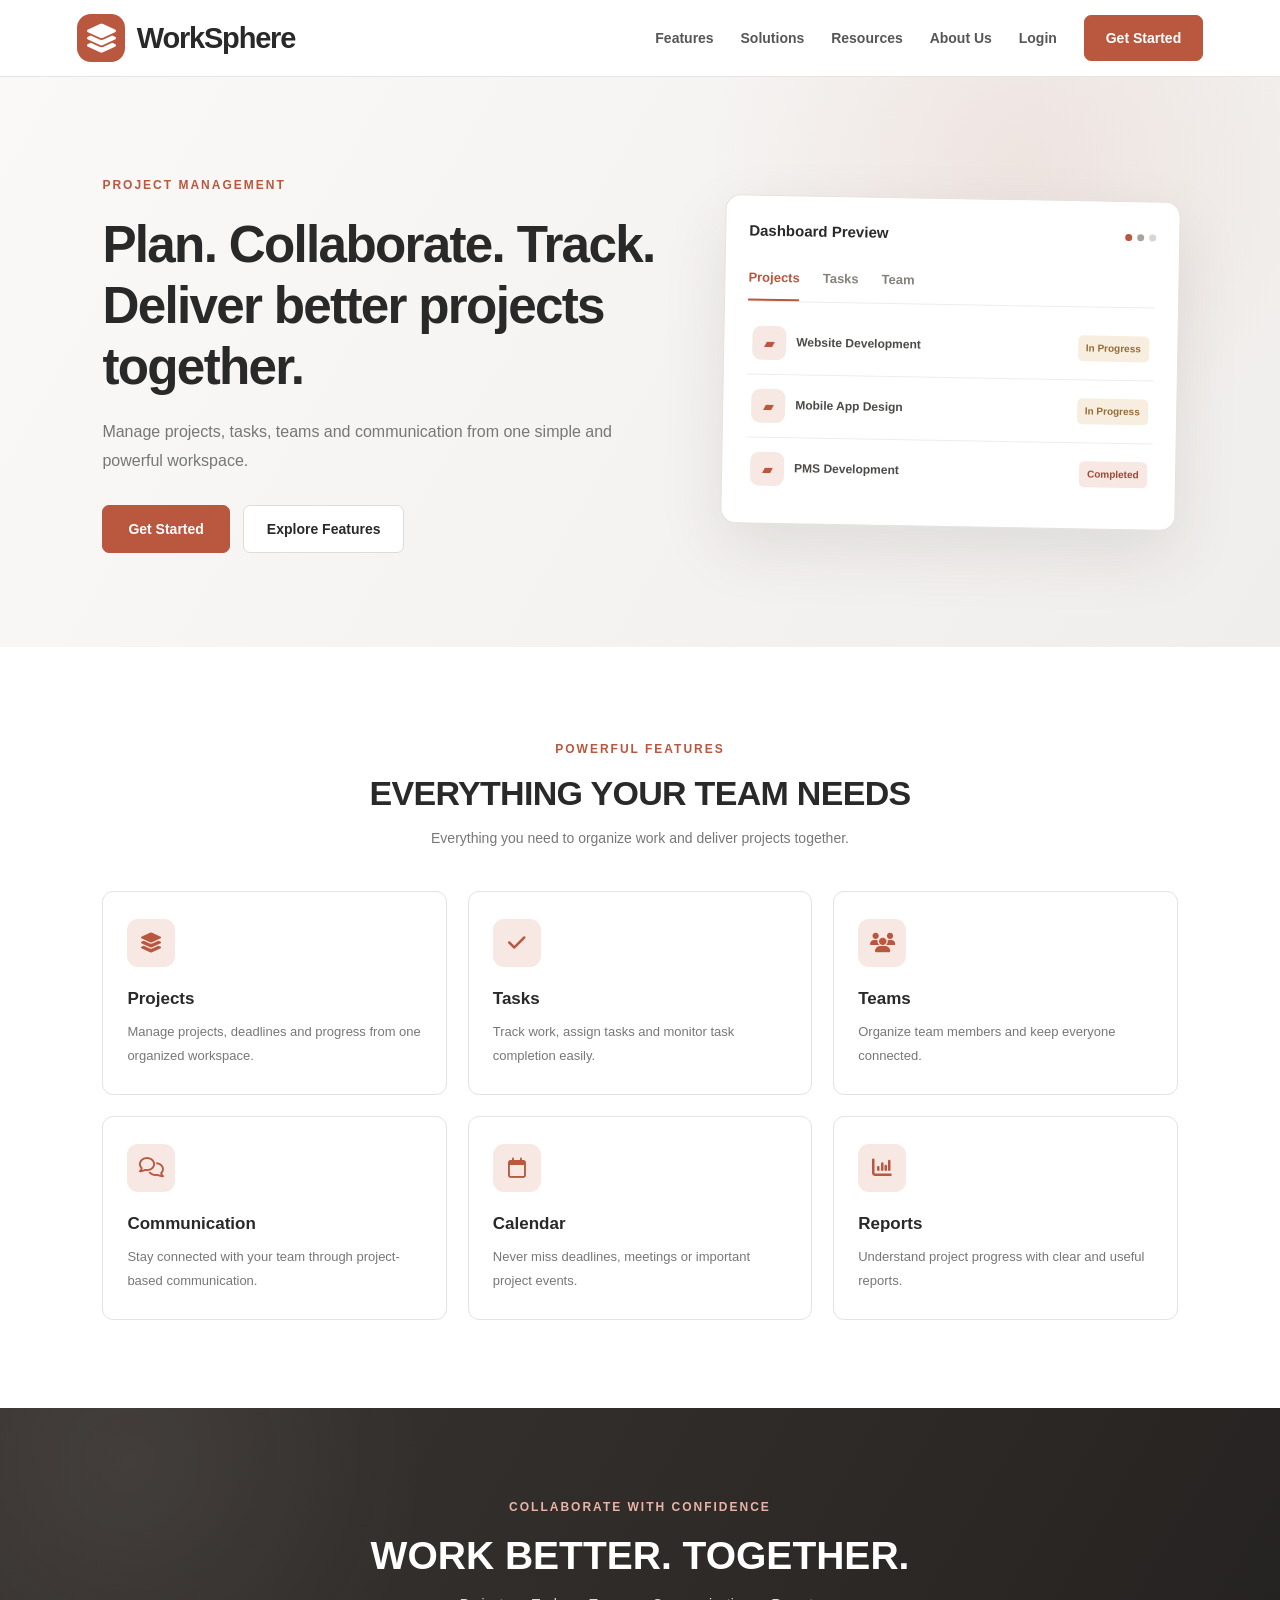
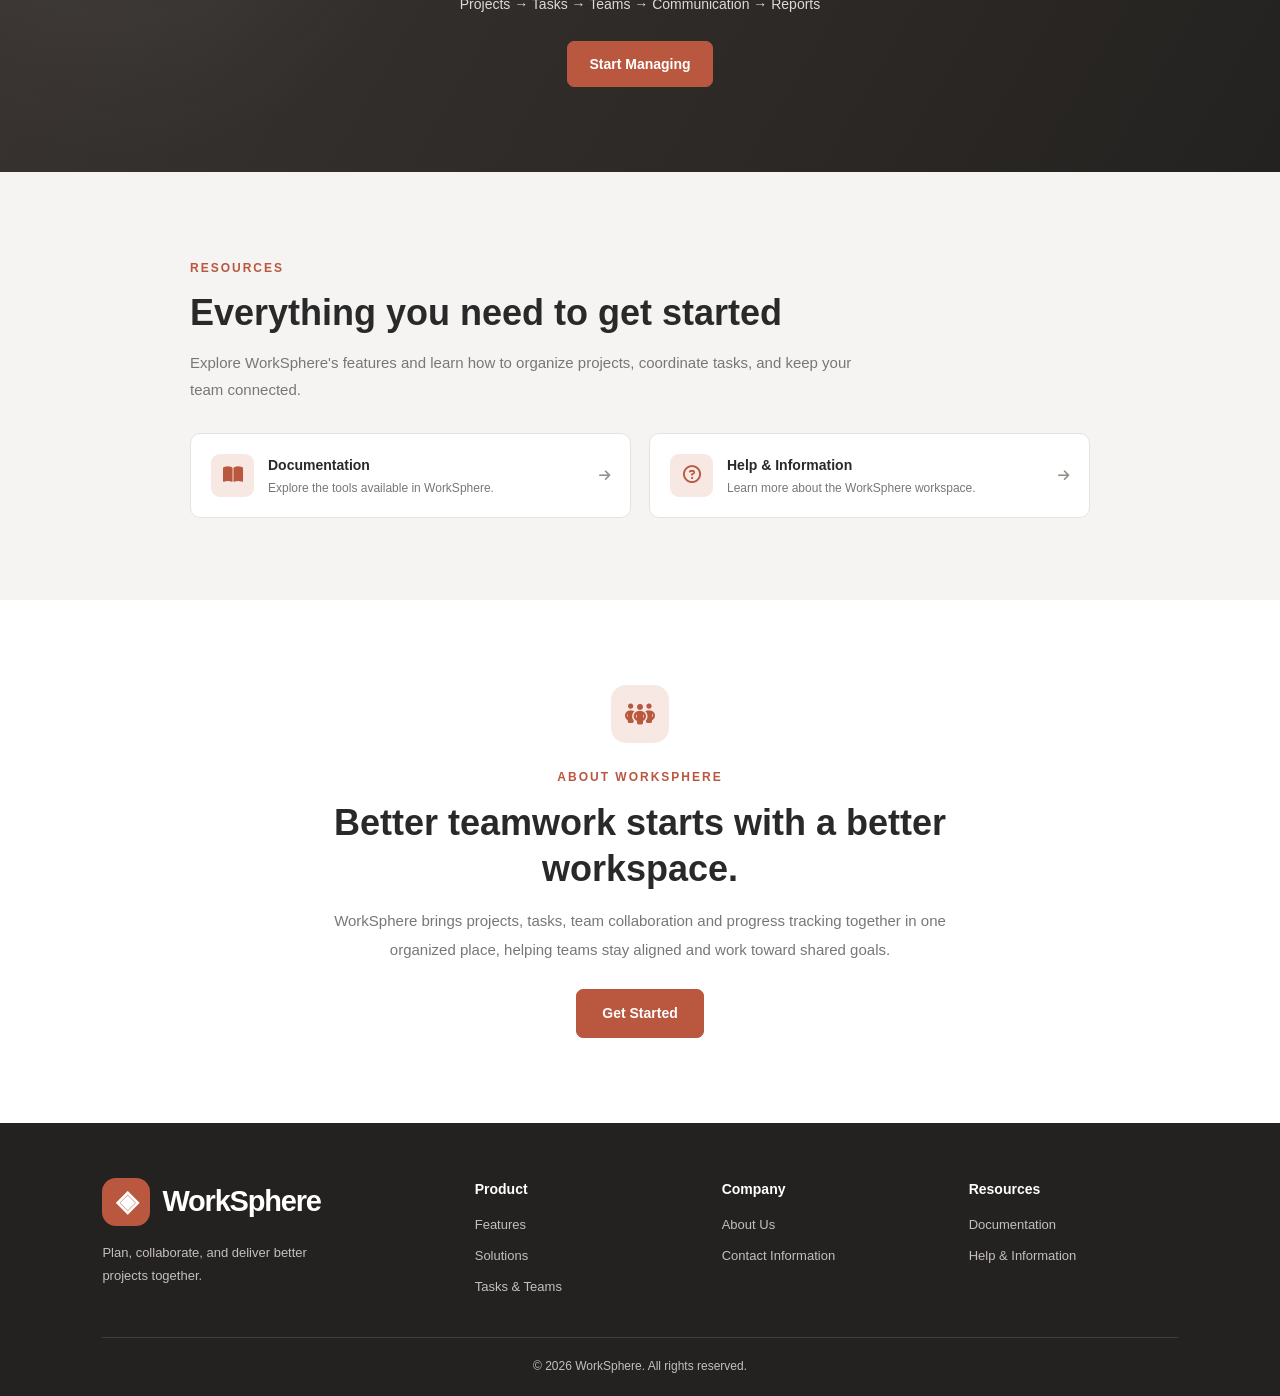
==== commit e9b39f72: "changed logo on landing page" ====
--- a/HTML/index.html
+++ b/HTML/index.html
@@ -15,9 +15,11 @@
 <body>
     <!-- NAVBAR -->
     <header class="navbar">
-        <a href="landing.html" class="logo">
-            <i class="fa-solid fa-layer-group"></i>
-            <span>WorkSphere</span>
+        <a href="index.html" class="logo">
+            <span class="logo-icon">
+                <i class="fa-solid fa-layer-group"></i>
+            </span>
+            <span class="logo-text">WorkSphere</span>
         </a>
 
         <nav class="nav-links">
--- a/CSS/style.css
+++ b/CSS/style.css
@@ -65,28 +65,51 @@
     backdrop-filter: blur(14px);
 }
 
+/* WorkSphere Logo */
+
 .logo {
     display: inline-flex;
     align-items: center;
-    gap: 10px;
+    gap: 12px;
     flex-shrink: 0;
-    color: var(--navy);
-    font-size: 23px;
+    color: #292929;
+    text-decoration: none;
+    font-family: "Segoe UI", Arial, sans-serif;
+    font-size: 29px;
     font-weight: 750;
-    letter-spacing: -0.7px;
-}
-
-/* Logo shape and design kept the same */
+    letter-spacing: -1.2px;
+}
+
 .logo-icon {
     display: grid;
     place-items: center;
-    width: 38px;
-    height: 38px;
-    border-radius: 11px;
-    background: var(--green);
-    color: var(--white);
-    font-size: 26px;
+    width: 48px;
+    height: 48px;
+    flex-shrink: 0;
+    border-radius: 14px;
+    background: #b9573f;
+    color: #ffffff;
+    font-size: 29px;
     line-height: 1;
+}
+
+.logo-text {
+    color: #292929;
+    white-space: nowrap;
+}
+
+@media (max-width: 520px) {
+    .logo {
+        gap: 9px;
+        font-size: 23px;
+    }
+
+    .logo-icon {
+        width: 42px;
+        height: 42px;
+        border-radius: 12px;
+        font-size: 25px;
+    }
 }
 
 .nav-links {
